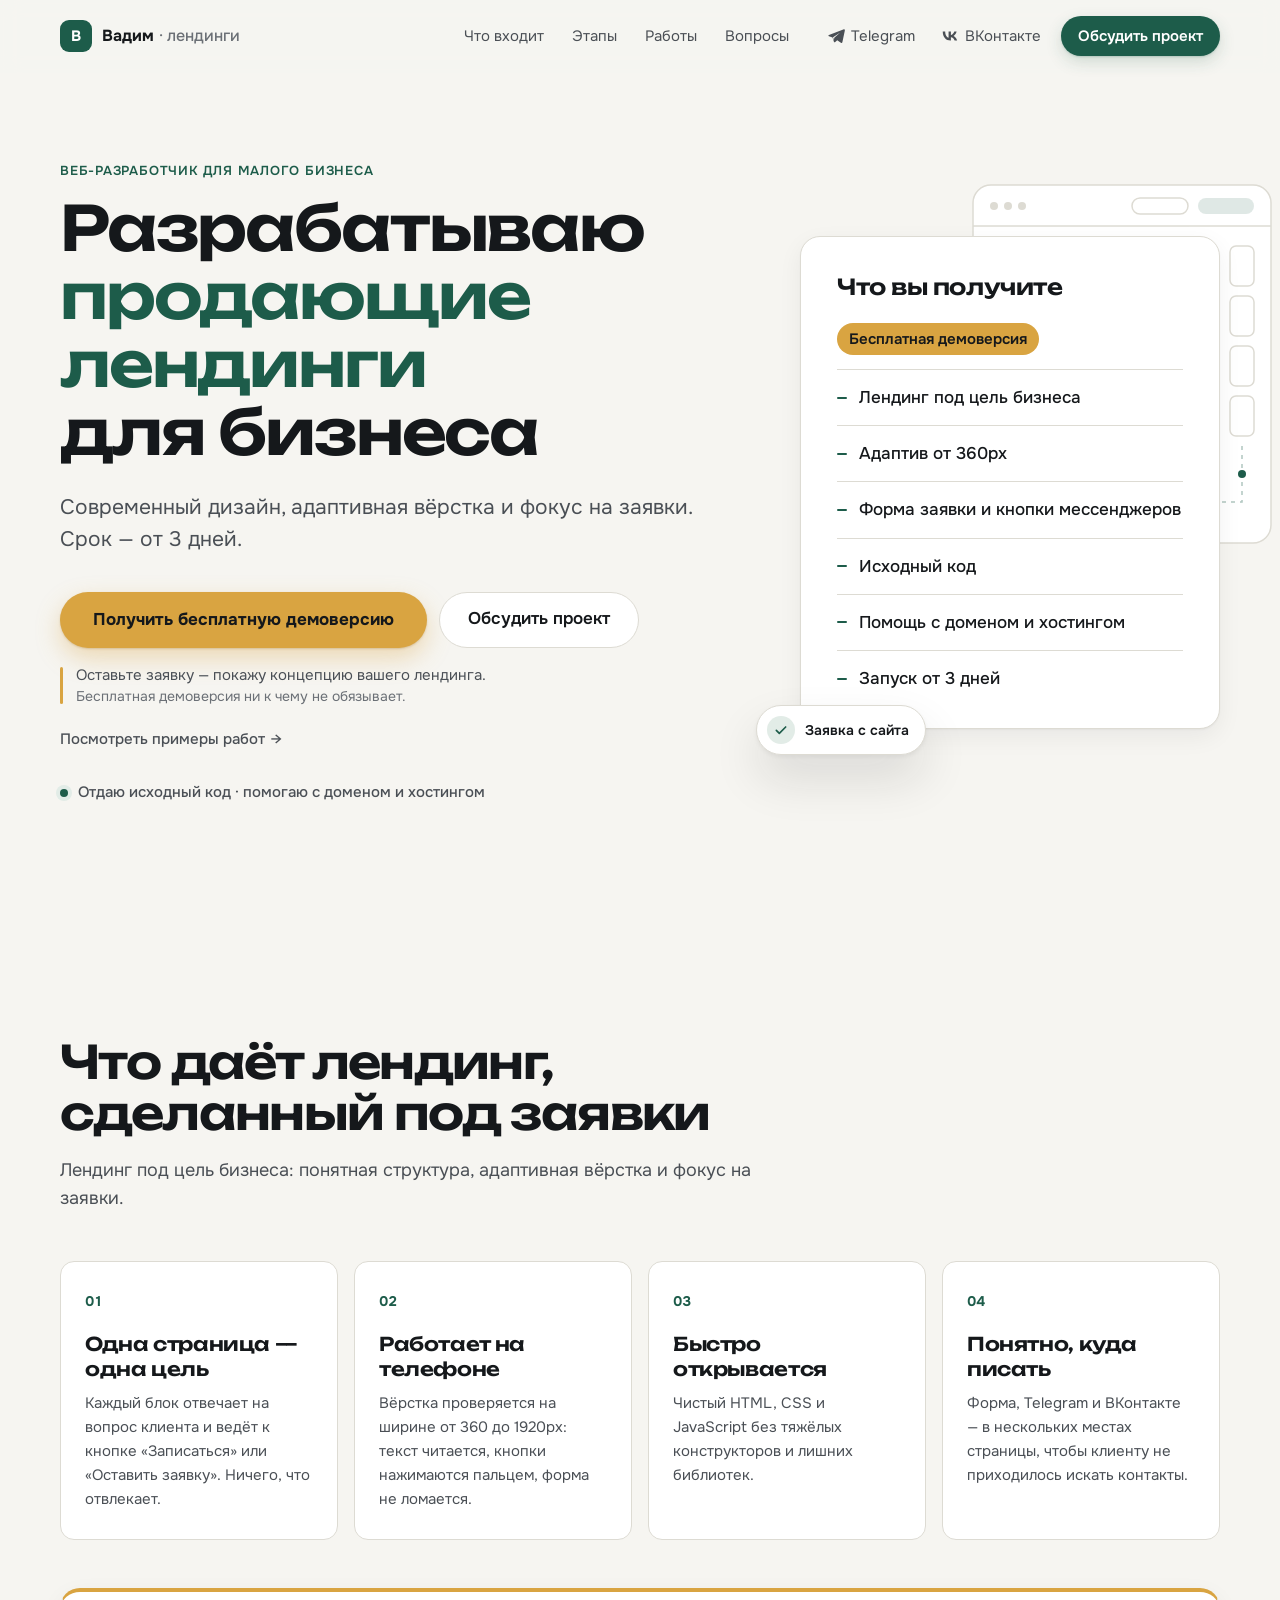
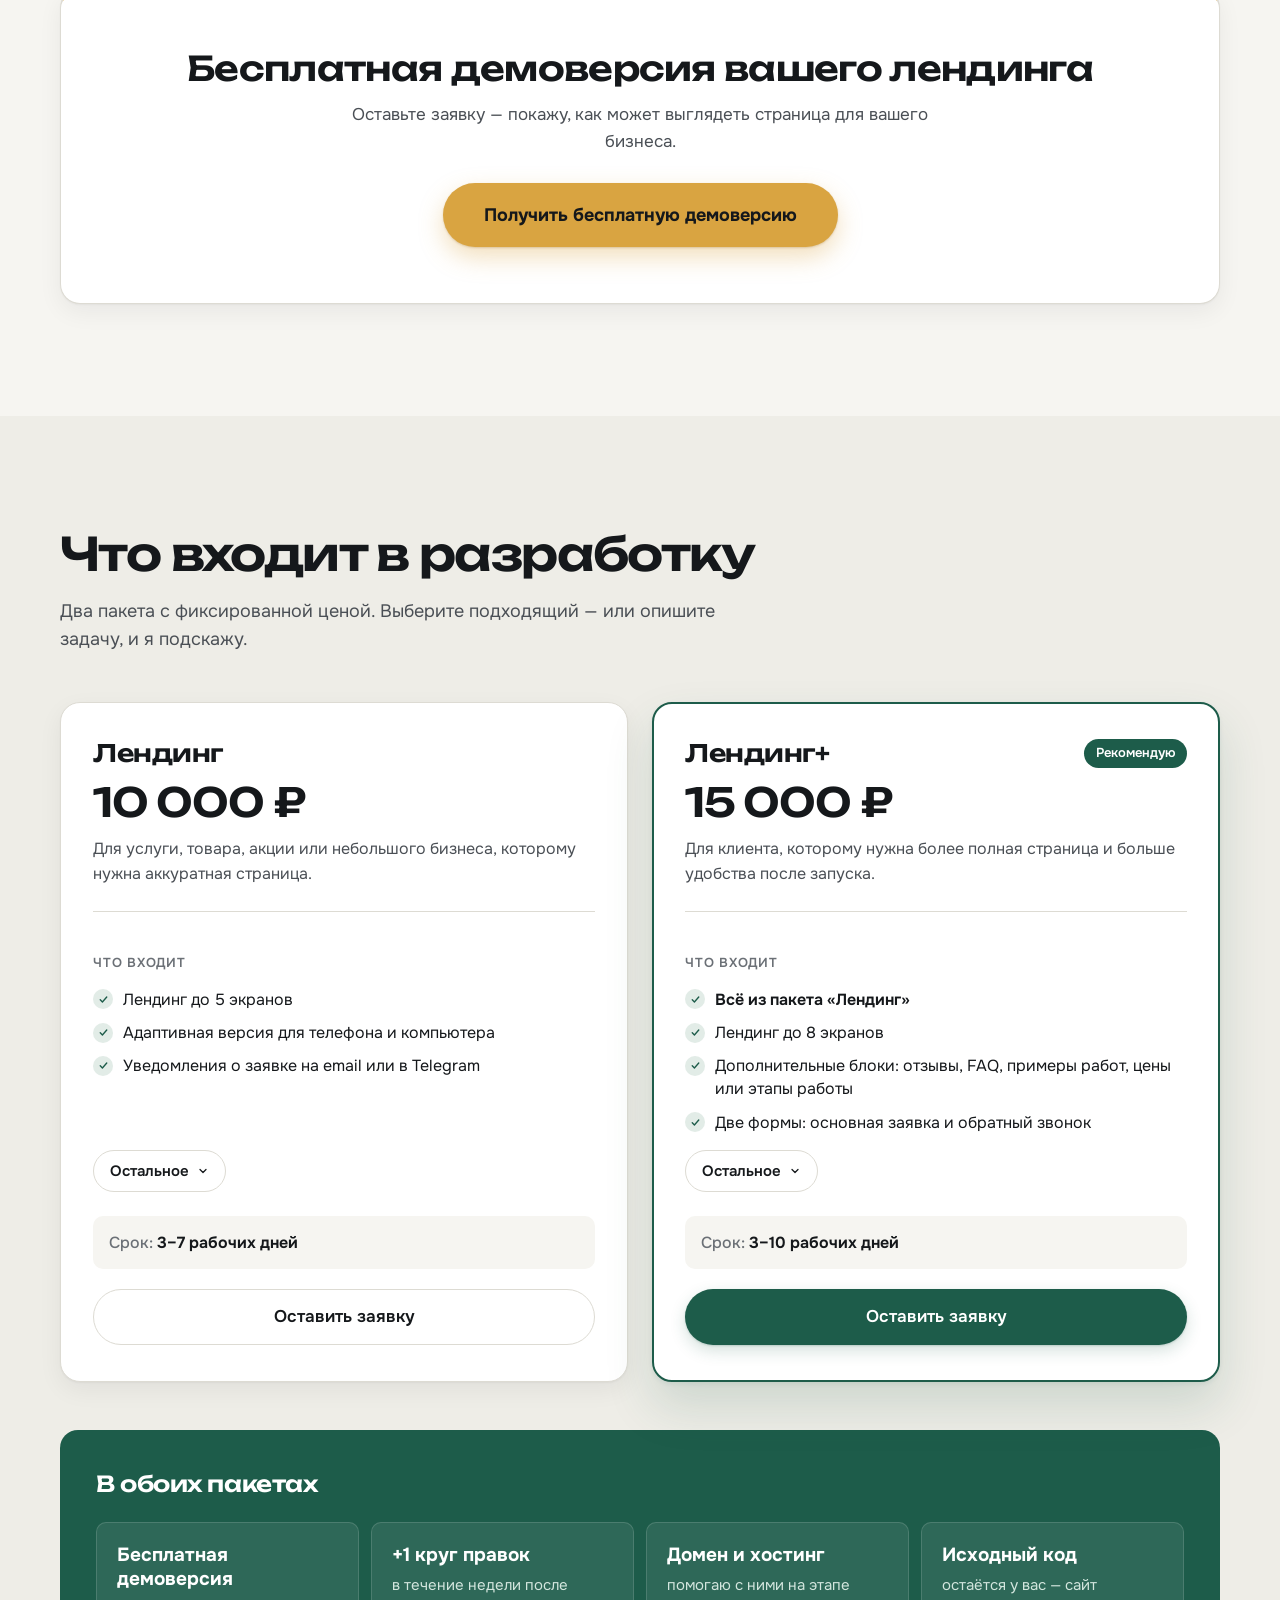
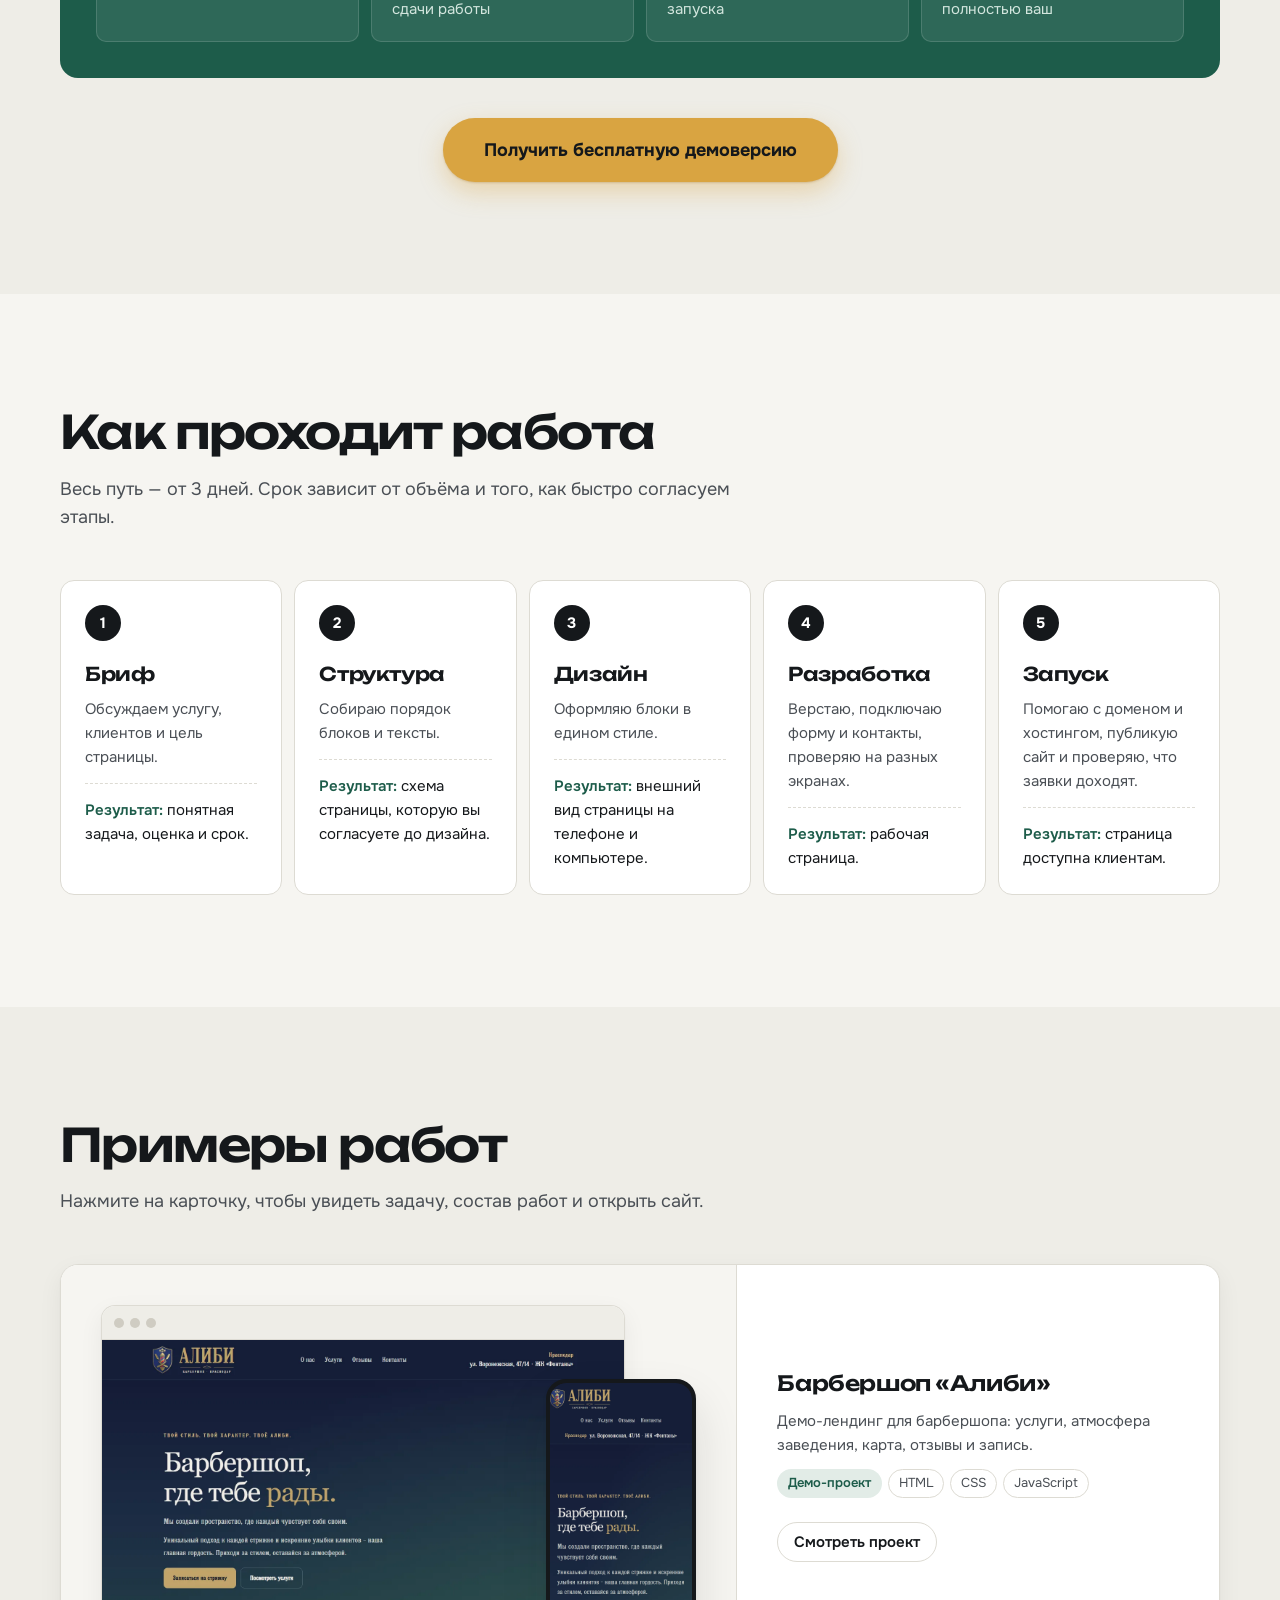
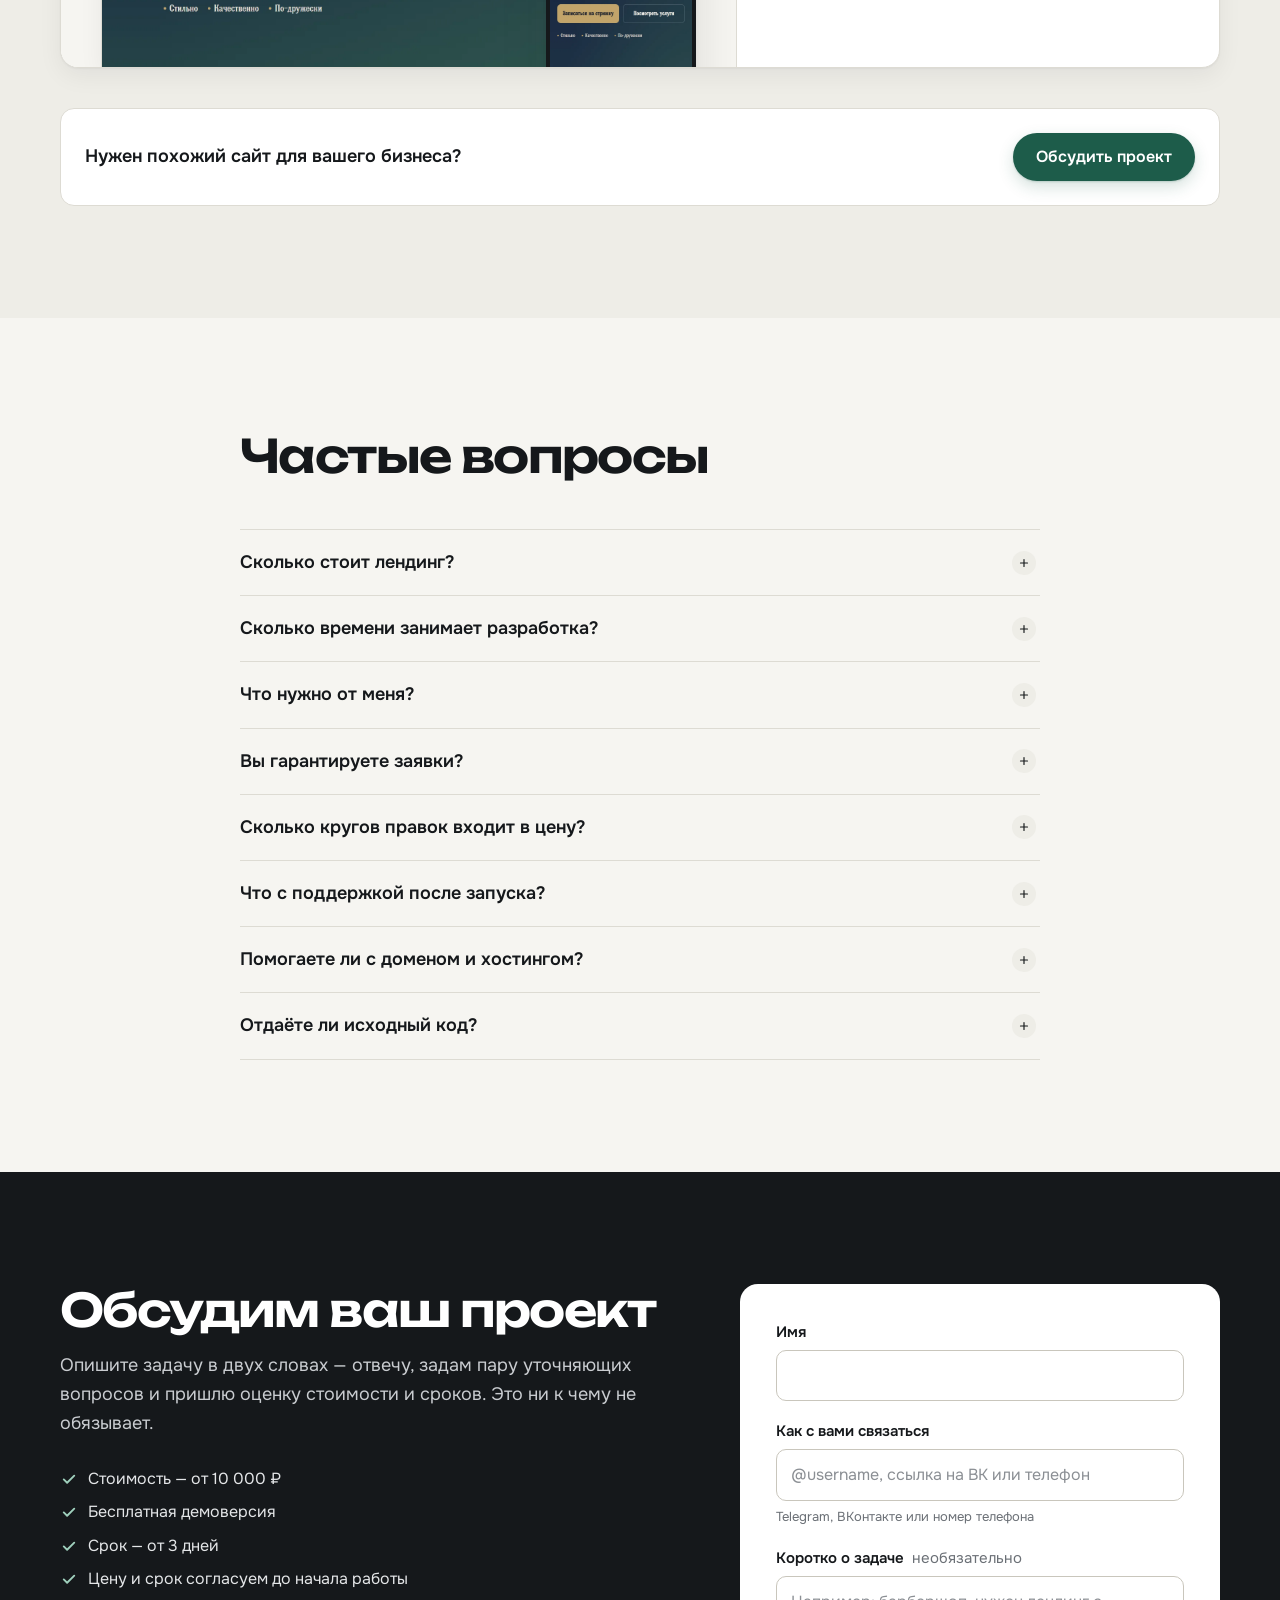
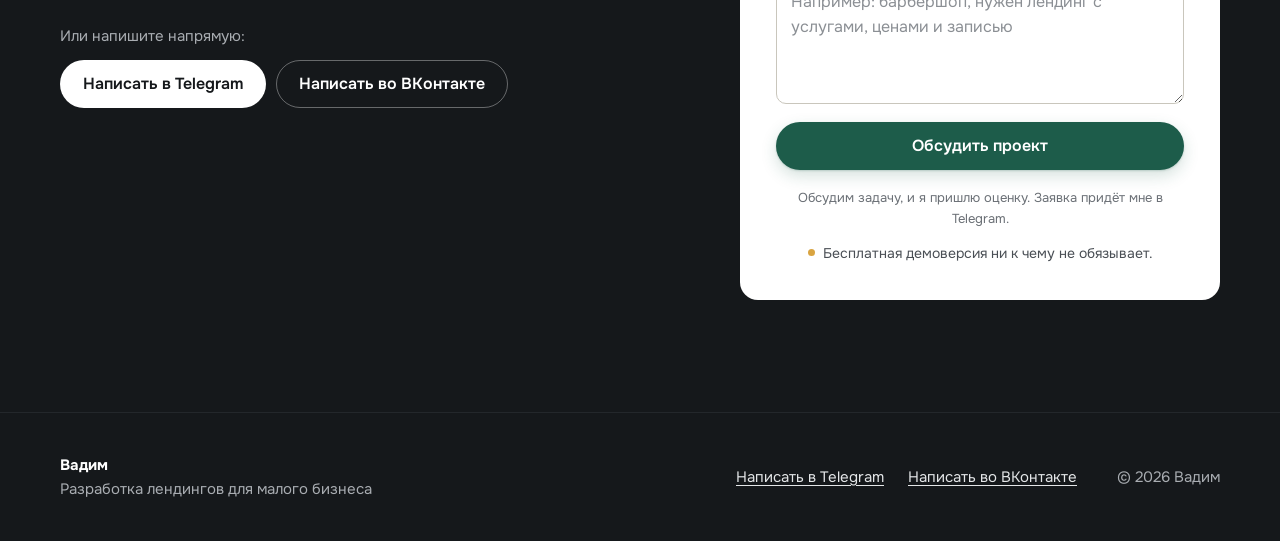
==== index.html @ 2cc0b927 "Убрать карточку демоверсии из выгод, этап «Запуск» по центру Co-Authored-By: Claude Opus 5.5 <norepl" ====
<!doctype html>
<!-- Лендинг Вадима, версия 4. Тексты — в content.md, данные портфолио — в script.js -->
<html lang="ru">
<head>
  <meta charset="utf-8">
  <meta name="viewport" content="width=device-width, initial-scale=1">
  <title>Разработка лендинга для бизнеса от 10 000 ₽ — Вадим, веб-разработчик</title>
  <meta name="description" content="Создание сайта для бизнеса: продающий лендинг с понятной структурой, адаптивной вёрсткой и формой заявки. Бесплатная демоверсия, срок — от 3 дней, стоимость — от 10 000 ₽.">
  <meta name="theme-color" content="#f6f5f1">

  <meta property="og:type" content="website">
  <meta property="og:locale" content="ru_RU">
  <meta property="og:title" content="Лендинги для малого бизнеса — Вадим">
  <meta property="og:description" content="Лендинг под цель бизнеса: понятная структура, адаптивная вёрстка и фокус на заявки. От 3 дней.">
  <meta property="og:image" content="https://shurhoveckyvadim-creator.github.io/landing-vadim/assets/og-image.jpg">
  <meta property="og:image:type" content="image/jpeg">
  <meta property="og:image:width" content="1200">
  <meta property="og:image:height" content="630">
  <meta property="og:image:alt" content="Вадим — лендинги для малого бизнеса. От 3 дней, от 10 000 ₽">
  <meta name="twitter:card" content="summary_large_image">
  <meta name="twitter:image" content="https://shurhoveckyvadim-creator.github.io/landing-vadim/assets/og-image.jpg">

  <link rel="icon" href="data:image/svg+xml,%3Csvg xmlns='http://www.w3.org/2000/svg' viewBox='0 0 32 32'%3E%3Crect width='32' height='32' rx='8' fill='%231d5c4a'/%3E%3Cpath d='M9 10l7 13 7-13' fill='none' stroke='%23fff' stroke-width='3' stroke-linecap='round' stroke-linejoin='round'/%3E%3C/svg%3E">
  <link rel="preconnect" href="https://fonts.googleapis.com">
  <link rel="preconnect" href="https://fonts.gstatic.com" crossorigin>
  <link rel="stylesheet" href="https://fonts.googleapis.com/css2?family=Onest:wght@400;500;600;700&family=Unbounded:wght@600&display=swap">
  <link rel="stylesheet" href="styles.css?v=4">
  <script>document.documentElement.classList.add('js');</script>
</head>
<body>
  <a class="skip-link" href="#main">Перейти к содержанию</a>

  <header class="header" id="top">
    <div class="container header__inner">
      <a class="logo" href="#top" aria-label="Вадим — на главную">
        <span class="logo__mark" aria-hidden="true">В</span>
        <span>Вадим <span class="logo__muted">· лендинги</span></span>
      </a>

      <nav class="nav" aria-label="Основная навигация">
        <ul class="nav__list">
          <li><a href="#included">Что входит</a></li>
          <li><a href="#process">Этапы</a></li>
          <li><a href="#portfolio">Работы</a></li>
          <li><a href="#faq">Вопросы</a></li>
        </ul>
      </nav>

      <div class="header__actions">
        <a class="contact-link" href="https://t.me/illemmy" target="_blank" rel="noopener" aria-label="Написать в Telegram">
          <svg class="icon" viewBox="0 0 24 24" aria-hidden="true"><path d="M21.7 3.3 2.6 10.7c-1 .4-1 1.4 0 1.7l4.8 1.5 1.8 5.6c.3.8 1.2 1 1.8.4l2.6-2.4 4.9 3.6c.8.6 1.8.2 2-.8l3.3-15.6c.2-1.1-.9-1.9-1.9-1.4ZM9.7 14.2l-.5 3.6-1.2-4 9.7-6.6-8 7Z"/></svg>
          <span class="contact-link__text">Telegram</span>
        </a>
        <a class="contact-link" href="https://vk.ru/lemurlol" target="_blank" rel="noopener" aria-label="Написать во ВКонтакте">
          <svg class="icon" viewBox="0 0 24 24" aria-hidden="true"><path d="M12.8 18C6.3 18 2.4 13.5 2.3 6h3.3c.1 5.5 2.6 7.8 4.5 8.3V6h3.1v4.7c1.9-.2 3.9-2.4 4.5-4.7h3.1c-.5 2.9-2.6 5-4.1 5.9 1.5.7 3.9 2.6 4.8 6.1h-3.4c-.7-2.3-2.6-4.1-4.9-4.3V18h-.4Z"/></svg>
          <span class="contact-link__text">ВКонтакте</span>
        </a>
        <a class="btn btn--primary btn--sm header__cta" href="#contact">Обсудить проект</a>
      </div>
    </div>
  </header>

  <main id="main">
    <!-- 1. Hero -->
    <section class="hero" aria-labelledby="hero-title">
      <div class="container hero__inner">
        <div class="hero__content reveal">
          <p class="eyebrow">Веб-разработчик для малого бизнеса</p>
          <h1 id="hero-title" class="hero__title">Разрабатываю <span class="hero__accent">продающие лендинги</span> для бизнеса</h1>
          <p class="hero__lead">Современный дизайн, адаптивная вёрстка и фокус на заявки. Срок — от 3 дней.</p>

          <div class="hero__actions">
            <a class="btn btn--demo btn--lg" href="#contact">Получить бесплатную демоверсию</a>
            <a class="btn btn--ghost btn--lg" href="#contact">Обсудить проект</a>
          </div>
          <p class="hero__note">
            Оставьте заявку — покажу концепцию вашего лендинга.
            <span>Бесплатная демоверсия ни к чему не обязывает.</span>
          </p>

          <a class="hero__link" href="#portfolio">Посмотреть примеры работ</a>

          <p class="hero__trust">Отдаю исходный код · помогаю с доменом и хостингом</p>
        </div>

        <div class="hero__aside reveal">
          <!-- Декоративный каркас страницы: структура лендинга → заявка -->
          <svg class="hero__art" viewBox="0 0 300 360" aria-hidden="true" focusable="false">
            <rect x="1" y="1" width="298" height="358" rx="18" fill="#fff" stroke="currentColor" stroke-width="1.5"/>
            <circle cx="22" cy="22" r="4" fill="currentColor"/><circle cx="36" cy="22" r="4" fill="currentColor"/><circle cx="50" cy="22" r="4" fill="currentColor"/>
            <line x1="1" y1="42" x2="299" y2="42" stroke="currentColor" stroke-width="1.5"/>
            <rect x="160" y="14" width="56" height="16" rx="8" fill="none" stroke="currentColor" stroke-width="1.5"/>
            <rect x="226" y="14" width="56" height="16" rx="8" fill="#1d5c4a" opacity=".14"/>
            <g fill="none" stroke="currentColor" stroke-width="1.5">
              <rect x="258" y="62" width="24" height="40" rx="6"/>
              <rect x="258" y="112" width="24" height="40" rx="6"/>
              <rect x="258" y="162" width="24" height="40" rx="6"/>
              <rect x="258" y="212" width="24" height="40" rx="6"/>
            </g>
            <path d="M270 262 V 318 H 230" fill="none" stroke="#1d5c4a" stroke-opacity=".35" stroke-width="1.5" stroke-dasharray="4 5"/>
            <circle class="hero__art-dot" cx="270" cy="290" r="4" fill="#1d5c4a"/>
          </svg>

          <aside class="offer-card" aria-labelledby="offer-title">
            <h2 id="offer-title" class="offer-card__title">Что вы получите</h2>
            <ul class="offer-card__list">
              <li class="offer-card__demo"><span class="offer-card__badge">Бесплатная демоверсия</span></li>
              <li>Лендинг под цель бизнеса</li>
              <li>Адаптив от 360px</li>
              <li>Форма заявки и кнопки мессенджеров</li>
              <li>Исходный код</li>
              <li>Помощь с доменом и хостингом</li>
              <li>Запуск от 3 дней</li>
            </ul>
          </aside>

          <div class="hero__chip" aria-hidden="true">
            <span class="hero__chip-icon"></span>
            Заявка с сайта
          </div>
        </div>
      </div>
    </section>

    <!-- 2. Выгоды -->
    <section class="section" id="benefits" aria-labelledby="benefits-title">
      <div class="container">
        <header class="section__head reveal">
          <h2 id="benefits-title" class="section__title">Что даёт лендинг, сделанный под заявки</h2>
          <p class="section__lead">Лендинг под цель бизнеса: понятная структура, адаптивная вёрстка и фокус на заявки.</p>
        </header>

        <ul class="benefits">
          <li class="benefit reveal">
            <span class="benefit__num" aria-hidden="true">01</span>
            <h3 class="benefit__title">Одна страница — одна цель</h3>
            <p>Каждый блок отвечает на вопрос клиента и ведёт к кнопке «Записаться» или «Оставить заявку». Ничего, что отвлекает.</p>
          </li>
          <li class="benefit reveal">
            <span class="benefit__num" aria-hidden="true">02</span>
            <h3 class="benefit__title">Работает на телефоне</h3>
            <p>Вёрстка проверяется на ширине от 360 до 1920px: текст читается, кнопки нажимаются пальцем, форма не ломается.</p>
          </li>
          <li class="benefit reveal">
            <span class="benefit__num" aria-hidden="true">03</span>
            <h3 class="benefit__title">Быстро открывается</h3>
            <p>Чистый HTML, CSS и JavaScript без тяжёлых конструкторов и лишних библиотек.</p>
          </li>
          <li class="benefit reveal">
            <span class="benefit__num" aria-hidden="true">04</span>
            <h3 class="benefit__title">Понятно, куда писать</h3>
            <p>Форма, Telegram и ВКонтакте — в нескольких местах страницы, чтобы клиенту не приходилось искать контакты.</p>
          </li>
        </ul>

        <div class="demo-cta reveal" aria-labelledby="demo-title">
          <h2 id="demo-title" class="demo-cta__title">Бесплатная демоверсия вашего лендинга</h2>
          <p class="demo-cta__text">Оставьте заявку — покажу, как может выглядеть страница для вашего бизнеса.</p>
          <a class="btn btn--demo btn--xl" href="#contact">Получить бесплатную демоверсию</a>
        </div>
      </div>
    </section>

    <!-- 3. Что входит: тарифы -->
    <section class="section section--alt" id="included" aria-labelledby="included-title">
      <div class="container">
        <header class="section__head reveal">
          <h2 id="included-title" class="section__title">Что входит в разработку</h2>
          <p class="section__lead">Два пакета с фиксированной ценой. Выберите подходящий — или опишите задачу, и я подскажу.</p>
        </header>

        <div class="tiers">
          <article class="tier reveal" aria-labelledby="tier-basic-title">
            <header class="tier__head">
              <h3 id="tier-basic-title" class="tier__name">Лендинг</h3>
            </header>
            <p class="tier__price">10 000 ₽</p>
            <p class="tier__for">Для услуги, товара, акции или небольшого бизнеса, которому нужна аккуратная страница.</p>
            <div class="tier__block">
              <h4 class="tier__label">Что входит</h4>
              <ul class="tier__list tier__list--in">
                <li>Лендинг до 5 экранов</li>
                <li>Адаптивная версия для телефона и компьютера</li>
                <li>Уведомления о заявке на email или в Telegram</li>
              </ul>
              <details class="tier__more">
                <summary class="tier__more-btn">Остальное</summary>
                <div class="tier__more-body">
                  <ul class="tier__list tier__list--in">
                    <li>Структура страницы под вашу услугу</li>
                    <li>Оформление ваших текстов, фото и логотипа</li>
                    <li>Помогаю с текстом при необходимости</li>
                    <li>Одна форма заявки или кнопка «Заказать звонок»</li>
                    <li>Публикация на вашем домене</li>
                    <li>Подключение Яндекс.Метрики</li>
                    <li>2 раунда правок</li>
                    <li>Короткая инструкция: как самостоятельно менять тексты и фото</li>
                  </ul>
                  <div class="tier__block tier__block--out">
                    <h4 class="tier__label">Что не входит</h4>
                    <ul class="tier__list tier__list--out">
                      <li>Создание логотипа</li>
                      <li>Настройка рекламы</li>
                      <li>CRM</li>
                      <li>Сложные калькуляторы и интеграции</li>
                    </ul>
                  </div>
                </div>
              </details>
            </div>
            <p class="tier__time"><span>Срок:</span> 3–7 рабочих дней</p>
            <a class="btn btn--ghost btn--block btn--lg" href="#contact">Оставить заявку</a>
          </article>

          <article class="tier tier--featured reveal" aria-labelledby="tier-plus-title">
            <header class="tier__head">
              <h3 id="tier-plus-title" class="tier__name">Лендинг+</h3>
              <span class="tier__badge">Рекомендую</span>
            </header>
            <p class="tier__price">15 000 ₽</p>
            <p class="tier__for">Для клиента, которому нужна более полная страница и больше удобства после запуска.</p>
            <div class="tier__block">
              <h4 class="tier__label">Что входит</h4>
              <ul class="tier__list tier__list--in">
                <li><strong>Всё из пакета «Лендинг»</strong></li>
                <li>Лендинг до 8 экранов</li>
                <li>Дополнительные блоки: отзывы, FAQ, примеры работ, цены или этапы работы</li>
                <li>Две формы: основная заявка и обратный звонок</li>
              </ul>
              <details class="tier__more">
                <summary class="tier__more-btn">Остальное</summary>
                <div class="tier__more-body">
                  <ul class="tier__list tier__list--in">
                    <li>Интеграция карт</li>
                    <li>Подключение Яндекс.Метрики с 2 целями</li>
                    <li>Базовые SEO-настройки: Title и Description</li>
                    <li>Проверка корректного отображения на основных устройствах</li>
                    <li>3 раунда правок</li>
                    <li>Короткая инструкция: как самостоятельно менять тексты и фото</li>
                  </ul>
                  <div class="tier__block tier__block--out">
                    <h4 class="tier__label">Что не входит</h4>
                    <ul class="tier__list tier__list--out">
                      <li>Настройка рекламы</li>
                      <li>CRM</li>
                      <li>Оплата на сайте</li>
                      <li>Квизы</li>
                      <li>Сложные интеграции</li>
                    </ul>
                  </div>
                </div>
              </details>
            </div>
            <p class="tier__time"><span>Срок:</span> 3–10 рабочих дней</p>
            <a class="btn btn--primary btn--block btn--lg" href="#contact">Оставить заявку</a>
          </article>
        </div>

        <div class="terms reveal" aria-labelledby="terms-title">
          <h3 id="terms-title" class="terms__title">В обоих пакетах</h3>
          <ul class="terms__list">
            <li class="terms__item">
              <strong>Бесплатная демоверсия</strong>
            </li>
            <li class="terms__item">
              <strong>+1 круг правок</strong>
              <span>в течение недели после сдачи работы</span>
            </li>
            <li class="terms__item">
              <strong>Домен и хостинг</strong>
              <span>помогаю с ними на этапе запуска</span>
            </li>
            <li class="terms__item">
              <strong>Исходный код</strong>
              <span>остаётся у вас — сайт полностью ваш</span>
            </li>
          </ul>
        </div>

        <div class="demo-cta demo-cta--inline reveal">
          <a class="btn btn--demo btn--xl" href="#contact">Получить бесплатную демоверсию</a>
        </div>
      </div>
    </section>

    <!-- 4. Как работаем -->
    <section class="section" id="process" aria-labelledby="process-title">
      <div class="container">
        <header class="section__head reveal">
          <h2 id="process-title" class="section__title">Как проходит работа</h2>
          <p class="section__lead">Весь путь — от 3 дней. Срок зависит от объёма и того, как быстро согласуем этапы.</p>
        </header>

        <ol class="steps">
          <li class="step reveal">
            <span class="step__num">1</span>
            <h3 class="step__title">Бриф</h3>
            <p>Обсуждаем услугу, клиентов и цель страницы.</p>
            <p class="step__result"><span>Результат:</span> понятная задача, оценка и срок.</p>
          </li>
          <li class="step reveal">
            <span class="step__num">2</span>
            <h3 class="step__title">Структура</h3>
            <p>Собираю порядок блоков и тексты.</p>
            <p class="step__result"><span>Результат:</span> схема страницы, которую вы согласуете до дизайна.</p>
          </li>
          <li class="step reveal">
            <span class="step__num">3</span>
            <h3 class="step__title">Дизайн</h3>
            <p>Оформляю блоки в едином стиле.</p>
            <p class="step__result"><span>Результат:</span> внешний вид страницы на телефоне и компьютере.</p>
          </li>
          <li class="step reveal">
            <span class="step__num">4</span>
            <h3 class="step__title">Разработка</h3>
            <p>Верстаю, подключаю форму и контакты, проверяю на разных экранах.</p>
            <p class="step__result"><span>Результат:</span> рабочая страница.</p>
          </li>
          <li class="step reveal">
            <span class="step__num">5</span>
            <h3 class="step__title">Запуск</h3>
            <p>Помогаю с доменом и хостингом, публикую сайт и проверяю, что заявки доходят.</p>
            <p class="step__result"><span>Результат:</span> страница доступна клиентам.</p>
          </li>
        </ol>
      </div>
    </section>

    <!-- 5. Портфолио -->
    <section class="section section--alt" id="portfolio" aria-labelledby="portfolio-title">
      <div class="container">
        <header class="section__head reveal">
          <h2 id="portfolio-title" class="section__title">Примеры работ</h2>
          <p class="section__lead">Нажмите на карточку, чтобы увидеть задачу, состав работ и открыть сайт.</p>
        </header>

        <ul class="projects">
          <li class="project reveal">
            <button class="project__preview" type="button" data-project="alibi" aria-label="Подробнее о проекте «Барбершоп Алиби»">
              <span class="window window--card">
                <span class="window__bar" aria-hidden="true">
                  <span class="window__dot"></span><span class="window__dot"></span><span class="window__dot"></span>
                </span>
                <picture>
                  <source srcset="assets/alibi-desktop.webp" type="image/webp">
                  <img class="window__img" src="assets/alibi-desktop.jpg" width="1440" height="900" loading="lazy"
                       alt="Первый экран лендинга барбершопа «Алиби» на компьютере: заголовок «Барбершоп, где тебе рады» и кнопка записи на стрижку">
                </picture>
              </span>
              <span class="phone phone--card">
                <picture>
                  <source srcset="assets/alibi-mobile.webp" type="image/webp">
                  <img class="phone__img" src="assets/alibi-mobile.jpg" width="780" height="1688" loading="lazy"
                       alt="Мобильная версия лендинга «Алиби»: логотип, меню, адрес, заголовок «Барбершоп, где тебе рады» и кнопка записи на стрижку">
                </picture>
              </span>
            </button>
            <div class="project__body">
              <h3 class="project__title">Барбершоп «Алиби»</h3>
              <p class="project__desc">Демо-лендинг для барбершопа: услуги, атмосфера заведения, карта, отзывы и запись.</p>
              <ul class="tags" aria-label="Теги проекта">
                <li class="tag tag--accent">Демо-проект</li>
                <li class="tag">HTML</li>
                <li class="tag">CSS</li>
                <li class="tag">JavaScript</li>
              </ul>
              <button class="btn btn--ghost btn--sm" type="button" data-project="alibi">Смотреть проект</button>
            </div>
          </li>
        </ul>

        <div class="section__cta reveal">
          <p>Нужен похожий сайт для вашего бизнеса?</p>
          <a class="btn btn--primary" href="#contact">Обсудить проект</a>
        </div>
      </div>
    </section>

    <!-- 6. Отзывы. Скрыт, пока нет реальных отзывов. Чтобы включить — убрать hidden и заполнить карточки. -->
    <section class="section" id="reviews" aria-labelledby="reviews-title" hidden>
      <div class="container">
        <header class="section__head">
          <h2 id="reviews-title" class="section__title">Что говорят клиенты</h2>
        </header>
        <ul class="reviews">
          <li class="review">
            <blockquote class="review__text">[ЗАПОЛНИТЬ: текст реального отзыва]</blockquote>
            <p class="review__author">[ЗАПОЛНИТЬ: имя], <span>[ЗАПОЛНИТЬ: сфера бизнеса, что делали]</span></p>
          </li>
        </ul>
      </div>
    </section>

    <!-- 7. FAQ -->
    <section class="section" id="faq" aria-labelledby="faq-title">
      <div class="container container--narrow">
        <header class="section__head reveal">
          <h2 id="faq-title" class="section__title">Частые вопросы</h2>
        </header>

        <div class="faq">
          <details class="faq__item reveal">
            <summary>Сколько стоит лендинг?</summary>
            <p>От 10 000 ₽. Пакет «Лендинг» — 10 000 ₽, «Лендинг+» — 15 000 ₽. Что входит в каждый, можно посмотреть <a class="text-link" href="#included">здесь</a>.</p>
          </details>
          <details class="faq__item reveal">
            <summary>Сколько времени занимает разработка?</summary>
            <p>От 3 дней: «Лендинг» — 3–7 рабочих дней, «Лендинг+» — 3–10 рабочих дней. Простой лендинг по готовым материалам — быстрее, страница с интеграциями — дольше. Срок фиксируем до начала работы.</p>
          </details>
          <details class="faq__item reveal">
            <summary>Что нужно от меня?</summary>
            <p>Описание услуги, цены, контакты, логотип и фото, если есть. Если текстов нет — помогу собрать их по короткому брифу.</p>
          </details>
          <details class="faq__item reveal">
            <summary>Вы гарантируете заявки?</summary>
            <p>Нет, и честнее так не обещать: количество заявок зависит от рекламы, спроса и вашего предложения. Гарантирую то, что согласуем: состав блоков, адаптив, рабочую форму и контакты.</p>
          </details>
          <details class="faq__item reveal">
            <summary>Сколько кругов правок входит в цену?</summary>
            <p>В пакете «Лендинг» — 2 раунда правок, в «Лендинге+» — 3. Удобнее всего вносить их на этапах структуры и дизайна — до вёрстки. Плюс ещё один круг — в течение недели после сдачи работы.</p>
          </details>
          <details class="faq__item reveal">
            <summary>Что с поддержкой после запуска?</summary>
            <p>В течение недели после сдачи работы вношу ещё один круг правок без доплаты. Доработки после этого срока — по договорённости.</p>
          </details>
          <details class="faq__item reveal">
            <summary>Помогаете ли с доменом и хостингом?</summary>
            <p>Да. На этапе запуска помогу выбрать и подключить домен и хостинг, опубликую сайт и проверю, что форма заявок работает.</p>
          </details>
          <details class="faq__item reveal">
            <summary>Отдаёте ли исходный код?</summary>
            <p>Да, вы получаете исходный код — все файлы сайта. Сайт полностью ваш: его можно перенести на другой хостинг или доработать с другим разработчиком без привязки ко мне.</p>
          </details>
        </div>
      </div>
    </section>

    <!-- 8. Финальный CTA -->
    <section class="section section--dark" id="contact" aria-labelledby="contact-title">
      <div class="container contact">
        <div class="contact__intro reveal">
          <h2 id="contact-title" class="section__title">Обсудим ваш проект</h2>
          <p class="contact__lead">Опишите задачу в двух словах — отвечу, задам пару уточняющих вопросов и пришлю оценку стоимости и сроков. Это ни к чему не обязывает.</p>
          <ul class="contact__facts">
            <li>Стоимость — от 10 000 ₽</li>
            <li>Бесплатная демоверсия</li>
            <li>Срок — от 3 дней</li>
            <li>Цену и срок согласуем до начала работы</li>
          </ul>
          <p class="contact__direct">Или напишите напрямую:</p>
          <div class="contact__links">
            <a class="btn btn--light" href="https://t.me/illemmy" target="_blank" rel="noopener">Написать в Telegram</a>
            <a class="btn btn--outline-light" href="https://vk.ru/lemurlol" target="_blank" rel="noopener">Написать во ВКонтакте</a>
          </div>
        </div>

        <div class="form-card reveal">
          <form class="form" id="lead-form" novalidate>
            <div class="field">
              <label class="field__label" for="f-name">Имя</label>
              <input class="field__input" id="f-name" name="name" type="text" autocomplete="name"
                     required minlength="2" maxlength="60" aria-describedby="f-name-error">
              <p class="field__error" id="f-name-error" aria-live="polite"></p>
            </div>

            <div class="field">
              <label class="field__label" for="f-contact">Как с вами связаться</label>
              <input class="field__input" id="f-contact" name="contact" type="text" autocomplete="tel"
                     required maxlength="80" placeholder="@username, ссылка на ВК или телефон"
                     aria-describedby="f-contact-hint f-contact-error">
              <p class="field__hint" id="f-contact-hint">Telegram, ВКонтакте или номер телефона</p>
              <p class="field__error" id="f-contact-error" aria-live="polite"></p>
            </div>

            <div class="field">
              <label class="field__label" for="f-task">Коротко о задаче <span class="field__optional">необязательно</span></label>
              <textarea class="field__input field__input--area" id="f-task" name="task" rows="4" maxlength="1000"
                        placeholder="Например: барбершоп, нужен лендинг с услугами, ценами и записью"
                        aria-describedby="f-task-error"></textarea>
              <p class="field__error" id="f-task-error" aria-live="polite"></p>
            </div>

            <button class="btn btn--primary btn--block" type="submit" id="form-submit">Обсудить проект</button>
            <p class="form__note">Обсудим задачу, и я пришлю оценку. Заявка придёт мне в Telegram.</p>
            <p class="form__free">Бесплатная демоверсия ни к чему не обязывает.</p>
          </form>

          <div class="form-result" id="form-success" hidden tabindex="-1" role="status" aria-live="polite">
            <span class="form-result__mark" aria-hidden="true"></span>
            <h3 class="form-result__title">Заявка отправлена</h3>
            <p>Я отвечу в ближайшее время.</p>
            <button class="link-btn" type="button" data-form-reset>Отправить ещё одну заявку</button>
          </div>

          <div class="form-result form-result--error" id="form-error" hidden tabindex="-1" role="alert">
            <h3 class="form-result__title">Не получилось отправить заявку</h3>
            <p>Похоже, проблема со связью или на сервере. Ваши данные не потерялись — отправьте заявку в Telegram, текст уже готов:</p>
            <pre class="form-result__message" id="form-error-message"></pre>
            <div class="form-result__actions">
              <a class="btn btn--primary" id="form-error-telegram" href="https://t.me/illemmy" target="_blank" rel="noopener">Открыть Telegram с заявкой</a>
              <button class="btn btn--ghost" type="button" id="form-error-retry">Попробовать ещё раз</button>
            </div>
            <p class="form-result__hint" id="form-error-copy" hidden>Текст заявки скопирован — если он не подставился в Telegram, вставьте его в сообщение.</p>
            <button class="link-btn" type="button" data-form-reset>Вернуться к форме</button>
          </div>
        </div>
      </div>
    </section>
  </main>

  <footer class="footer">
    <div class="container footer__inner">
      <div>
        <p class="footer__name">Вадим</p>
        <p class="footer__text">Разработка лендингов для малого бизнеса</p>
      </div>
      <ul class="footer__links">
        <li><a href="https://t.me/illemmy" target="_blank" rel="noopener">Написать в Telegram</a></li>
        <li><a href="https://vk.ru/lemurlol" target="_blank" rel="noopener">Написать во ВКонтакте</a></li>
      </ul>
      <p class="footer__copy">© 2026 Вадим</p>
    </div>
  </footer>

  <!-- Модальное окно проекта: содержимое подставляется из PROJECTS в script.js -->
  <dialog class="modal" id="project-modal" aria-labelledby="modal-title">
    <div class="modal__inner">
      <button class="modal__close" type="button" data-close aria-label="Закрыть">
        <svg viewBox="0 0 24 24" aria-hidden="true"><path d="M6 6l12 12M18 6 6 18"/></svg>
      </button>
      <div class="modal__previews">
        <div class="window window--modal">
          <div class="window__bar" aria-hidden="true">
            <span class="window__dot"></span><span class="window__dot"></span><span class="window__dot"></span>
            <span class="window__url" id="modal-url"></span>
          </div>
          <picture>
            <source id="modal-desktop-webp" type="image/webp">
            <img class="window__img" id="modal-desktop" alt="" width="1440" height="900">
          </picture>
        </div>
        <div class="phone phone--modal">
          <picture>
            <source id="modal-mobile-webp" type="image/webp">
            <img class="phone__img" id="modal-mobile" alt="" width="780" height="1688">
          </picture>
        </div>
      </div>
      <div class="modal__body">
        <ul class="tags" id="modal-tags" aria-label="Теги проекта"></ul>
        <h2 class="modal__title" id="modal-title"></h2>
        <div class="modal__grid">
          <div>
            <h3 class="modal__subtitle">Задача</h3>
            <p id="modal-task"></p>
          </div>
          <div>
            <h3 class="modal__subtitle">Что сделано</h3>
            <ul class="modal__done" id="modal-done"></ul>
          </div>
        </div>
        <h3 class="modal__subtitle">Технологии</h3>
        <p id="modal-tech"></p>
        <div class="modal__actions">
          <a class="btn btn--primary" id="modal-link" href="#" target="_blank" rel="noopener">Открыть сайт</a>
          <a class="btn btn--ghost" href="#contact" data-close>Обсудить похожий проект</a>
        </div>
      </div>
    </div>
  </dialog>

  <script src="projects.js?v=4"></script>
  <script src="script.js?v=4"></script>
</body>
</html>
---- styles.css ----
/* ===== Токены ===== */
:root {
  --bg: #f6f5f1;
  --surface: #ffffff;
  --surface-alt: #eeede7;
  --ink: #15181b;
  --ink-soft: #4a4f55;
  --ink-mute: #6b7076;
  --line: #dddbd3;
  --accent: #1d5c4a;
  --accent-hover: #164a3b;
  --accent-soft: #e2ece7;
  /* Тёплый акцент — только для бесплатной демоверсии. Как фон с тёмным текстом (контраст ~7.8:1) */
  --warm: #d9a441;
  --warm-hover: #c8912f;
  --dark: #15181b;
  --dark-soft: #23272b;
  --error: #b42318;
  --radius: 14px;
  --radius-sm: 10px;
  --shadow: 0 1px 2px rgba(21, 24, 27, .04), 0 8px 24px rgba(21, 24, 27, .06);
  --shadow-lg: 0 2px 4px rgba(21, 24, 27, .05), 0 24px 48px rgba(21, 24, 27, .12);
  --font: "Onest", system-ui, -apple-system, "Segoe UI", Roboto, Arial, sans-serif;
  --font-head: "Unbounded", "Onest", system-ui, -apple-system, "Segoe UI", Arial, sans-serif;
  --container: 1160px;
  --gutter: 16px;
  --header-h: 64px;
}

@media (min-width: 768px) {
  :root { --gutter: 32px; --header-h: 72px; }
}

/* ===== База ===== */
*, *::before, *::after { box-sizing: border-box; }

html {
  scroll-behavior: smooth;
  scroll-padding-top: calc(var(--header-h) + 8px);
  -webkit-text-size-adjust: 100%;
}

body {
  margin: 0;
  background: var(--bg);
  color: var(--ink);
  font-family: var(--font);
  font-size: 16px;
  line-height: 1.6;
  -webkit-font-smoothing: antialiased;
}

body.is-locked { overflow: hidden; }
[hidden] { display: none !important; }

img { display: block; max-width: 100%; height: auto; }
h1, h2, h3, p, ul, ol, figure { margin: 0; }
h1, h2, h3 { font-family: var(--font-head); font-weight: 600; letter-spacing: -.02em; }
ul, ol { padding: 0; list-style: none; }
a { color: inherit; }
button { font: inherit; color: inherit; }

:focus-visible {
  outline: 2px solid var(--accent);
  outline-offset: 3px;
  border-radius: 4px;
}
/* На тёмном фоне зелёная обводка почти не видна */
.section--dark :focus-visible,
.footer :focus-visible { outline-color: #fff; }

.skip-link {
  position: absolute;
  left: 16px;
  top: -48px;
  z-index: 100;
  padding: 8px 14px;
  background: var(--ink);
  color: #fff;
  border-radius: var(--radius-sm);
  text-decoration: none;
}
.skip-link:focus { top: 12px; }

.container {
  width: 100%;
  max-width: calc(var(--container) + var(--gutter) * 2);
  margin: 0 auto;
  padding: 0 var(--gutter);
}
.container--narrow { max-width: calc(800px + var(--gutter) * 2); }

.eyebrow {
  margin-bottom: 12px;
  color: var(--accent);
  font-size: 13px;
  font-weight: 600;
  letter-spacing: .06em;
  text-transform: uppercase;
}

/* ===== Кнопки ===== */
.btn {
  display: inline-flex;
  align-items: center;
  justify-content: center;
  gap: 8px;
  min-height: 48px;
  padding: 12px 22px;
  border: 1px solid transparent;
  border-radius: 999px;
  font-size: 16px;
  font-weight: 600;
  line-height: 1.2;
  text-align: center;
  text-decoration: none;
  cursor: pointer;
  transition: background-color .2s, border-color .2s, color .2s, box-shadow .2s, transform .15s;
}
.btn:hover { transform: translateY(-1px); }
.btn:active { transform: translateY(1px); }
.btn--sm { min-height: 40px; padding: 8px 16px; font-size: 15px; }
.btn--lg { min-height: 56px; padding: 14px 28px; font-size: 17px; }
.btn--block { width: 100%; }

.btn--primary {
  background: var(--accent);
  color: #fff;
  box-shadow: 0 1px 2px rgba(29, 92, 74, .2), 0 6px 16px rgba(29, 92, 74, .18);
}
.btn--primary:hover {
  background: var(--accent-hover);
  box-shadow: 0 2px 4px rgba(29, 92, 74, .22), 0 10px 24px rgba(29, 92, 74, .26);
}
.btn[disabled] { opacity: .7; cursor: progress; }

.btn--ghost { background: var(--surface); border-color: var(--line); color: var(--ink); }
.btn--ghost:hover { border-color: var(--ink); box-shadow: var(--shadow); }

.btn--light { background: #fff; color: var(--ink); }
.btn--light:hover { background: #e9e8e2; }

.btn--outline-light { border-color: rgba(255, 255, 255, .35); color: #fff; }
.btn--outline-light:hover { border-color: #fff; }

.link-btn {
  margin-top: 16px;
  padding: 0;
  border: 0;
  background: none;
  color: var(--ink-soft);
  text-decoration: underline;
  text-underline-offset: 3px;
  cursor: pointer;
}
.link-btn:hover { color: var(--ink); }

.icon { width: 18px; height: 18px; fill: currentColor; flex-shrink: 0; }

/* ===== Шапка ===== */
.header {
  position: sticky;
  top: 0;
  z-index: 50;
  background: rgba(246, 245, 241, .9);
  backdrop-filter: saturate(1.4) blur(10px);
  -webkit-backdrop-filter: saturate(1.4) blur(10px);
  border-bottom: 1px solid transparent;
  transition: border-color .2s;
}
.header.is-scrolled { border-bottom-color: var(--line); }

.header__inner {
  display: flex;
  align-items: center;
  gap: 16px;
  height: var(--header-h);
}

.logo {
  display: inline-flex;
  align-items: center;
  gap: 10px;
  margin-right: auto;
  font-weight: 700;
  text-decoration: none;
  white-space: nowrap;
}
.logo__mark {
  display: grid;
  place-items: center;
  width: 32px;
  height: 32px;
  border-radius: 9px;
  background: var(--accent);
  color: #fff;
  font-size: 15px;
}
.logo__muted { color: var(--ink-mute); font-weight: 500; }

.nav { display: none; }
.nav__list { display: flex; gap: 28px; }
.nav__list a {
  color: var(--ink-soft);
  font-size: 15px;
  text-decoration: none;
  transition: color .2s;
}
.nav__list a:hover { color: var(--ink); }

.header__actions { display: flex; align-items: center; gap: 6px; }

.contact-link {
  display: inline-flex;
  align-items: center;
  justify-content: center;
  gap: 6px;
  min-width: 40px;
  height: 40px;
  padding: 0 10px;
  border-radius: 999px;
  color: var(--ink-soft);
  font-size: 15px;
  text-decoration: none;
  transition: background-color .2s, color .2s;
}
.contact-link:hover { background: var(--surface-alt); color: var(--ink); }
.contact-link__text { display: none; }
.header__cta { display: none; }

@media (min-width: 420px) {
  .header__cta { display: inline-flex; margin-left: 4px; }
}
@media (max-width: 419px) {
  .logo__muted { display: none; }
}
@media (min-width: 1024px) {
  .nav { display: block; margin-right: 12px; }
  .logo { margin-right: 0; }
  .nav { margin-left: auto; }
}
@media (min-width: 1200px) {
  .contact-link__text { display: inline; }
}

/* ===== Hero ===== */
/* overflow-x: clip — декоративный каркас за карточкой не должен давать горизонтальную прокрутку */
.hero { padding: 48px 0 72px; overflow-x: clip; }
.hero__inner { display: grid; gap: 40px; align-items: center; }

.hero__title {
  max-width: 13em;
  color: var(--ink);
  font-size: clamp(30px, 7.4vw, 62px);
  font-weight: 600;
  line-height: 1.1;
  letter-spacing: -.035em;
  text-wrap: balance;
}
.hero__accent { color: var(--accent); }
.hero__lead {
  max-width: 32em;
  margin-top: 24px;
  color: var(--ink-soft);
  font-size: clamp(17px, 2.2vw, 21px);
  line-height: 1.55;
}
.hero__actions {
  display: flex;
  flex-wrap: wrap;
  gap: 12px;
  margin-top: 36px;
}
.hero__actions .btn { flex: 1 1 220px; }
@media (min-width: 560px) {
  .hero__actions .btn { flex: 0 0 auto; }
}

/* Пояснение под главной кнопкой: тёплый маркер — деталь демоверсии */
.hero__note {
  position: relative;
  max-width: 30em;
  margin-top: 16px;
  padding-left: 16px;
  color: var(--ink-soft);
  font-size: 15px;
  line-height: 1.5;
}
.hero__note::before {
  content: "";
  position: absolute;
  left: 0;
  top: .2em;
  bottom: .2em;
  width: 3px;
  border-radius: 2px;
  background: var(--warm);
}
.hero__note span { display: block; color: var(--ink-mute); font-size: 14px; }

.hero__link {
  display: inline-flex;
  align-items: center;
  gap: 6px;
  margin-top: 20px;
  color: var(--ink-soft);
  font-size: 15px;
  font-weight: 500;
  text-decoration: none;
  transition: color .2s;
}
.hero__link::after { content: "→"; transition: transform .2s; }
.hero__link:hover { color: var(--ink); }
.hero__link:hover::after { transform: translateX(3px); }

.hero__trust {
  display: flex;
  align-items: flex-start;
  gap: 10px;
  margin-top: 28px;
  color: var(--ink-soft);
  font-size: 15px;
  font-weight: 500;
}
.hero__trust::before {
  content: "";
  flex-shrink: 0;
  width: 8px;
  height: 8px;
  margin-top: .6em;
  border-radius: 50%;
  background: var(--accent);
  box-shadow: 0 0 0 4px var(--accent-soft);
}

.offer-card {
  padding: 28px 24px;
  border: 1px solid var(--line);
  border-radius: calc(var(--radius) + 6px);
  background: var(--surface);
  box-shadow: var(--shadow);
  transition: box-shadow .3s ease, transform .3s ease;
}
.offer-card:hover { box-shadow: var(--shadow-lg); transform: translateY(-2px); }
@media (min-width: 560px) { .offer-card { padding: 36px; } }

.offer-card__title {
  margin-bottom: 8px;
  font-size: 22px;
  line-height: 1.3;
}
.offer-card__list li {
  position: relative;
  padding: 14px 0 14px 22px;
  border-bottom: 1px solid var(--line);
  font-size: 17px;
  font-weight: 500;
}
.offer-card__list li:last-child { border-bottom: 0; padding-bottom: 0; }
.offer-card__list li::before {
  content: "";
  position: absolute;
  left: 0;
  top: 50%;
  width: 10px;
  height: 2px;
  margin-top: -1px;
  border-radius: 1px;
  background: var(--accent);
}
.offer-card__list li:last-child::before { margin-top: 6px; }
.offer-card__list .offer-card__demo { padding-left: 0; }
.offer-card__list .offer-card__demo::before { display: none; }
.offer-card__badge {
  display: inline-block;
  padding: 4px 12px;
  border-radius: 999px;
  background: var(--warm);
  color: var(--ink);
  font-size: 15px;
  font-weight: 600;
}

/* Визуальный якорь: каркас страницы за карточкой и «заявка» поверх неё */
.hero__aside { position: relative; }
.hero__aside .offer-card { position: relative; z-index: 1; }
.hero__art,
.hero__chip { display: none; }

@media (min-width: 1024px) {
  .hero__art {
    position: absolute;
    top: -52px;
    right: -52px;
    z-index: 0;
    display: block;
    width: 300px;
    height: auto;
    color: var(--line);
  }
  .hero__chip {
    position: absolute;
    left: -44px;
    bottom: -26px;
    z-index: 2;
    display: inline-flex;
    align-items: center;
    gap: 10px;
    padding: 10px 16px 10px 10px;
    border: 1px solid var(--line);
    border-radius: 999px;
    background: var(--surface);
    box-shadow: var(--shadow-lg);
    color: var(--ink);
    font-size: 14px;
    font-weight: 600;
    animation: chip-float 6s ease-in-out infinite;
  }
  .hero__chip-icon {
    width: 28px;
    height: 28px;
    border-radius: 50%;
    background: var(--accent-soft) url("assets/icons/check-bold.svg") center / 16px no-repeat;
  }
  .hero__art-dot { animation: art-pulse 3s ease-in-out infinite; transform-origin: center; transform-box: fill-box; }
}
@keyframes chip-float {
  0%, 100% { transform: translateY(0); }
  50% { transform: translateY(-6px); }
}
@keyframes art-pulse {
  0%, 100% { opacity: .35; transform: scale(1); }
  50% { opacity: 1; transform: scale(1.25); }
}

@media (min-width: 1024px) {
  .hero { padding: 88px 0 120px; }
  .hero__inner { grid-template-columns: minmax(0, 1fr) 400px; gap: 72px; }
}
@media (min-width: 1024px) and (max-width: 1279px) {
  .hero__title { font-size: 48px; }
  .hero__art { right: -28px; }
}
@media (min-width: 1280px) {
  .hero__inner { grid-template-columns: minmax(0, 1fr) 420px; gap: 104px; }
}

/* ===== Окно-превью ===== */
.window {
  display: block;
  overflow: hidden;
  border: 1px solid var(--line);
  border-radius: var(--radius);
  background: var(--surface);
  box-shadow: var(--shadow-lg);
}
.window__bar {
  display: flex;
  align-items: center;
  gap: 6px;
  height: 34px;
  padding: 0 12px;
  border-bottom: 1px solid var(--line);
  background: var(--surface-alt);
}
.window__dot {
  width: 10px;
  height: 10px;
  border-radius: 50%;
  background: #cfccc2;
}
.window__url {
  flex: 1;
  min-width: 0;
  margin-left: 10px;
  padding: 3px 10px;
  overflow: hidden;
  border-radius: 6px;
  background: var(--surface);
  color: var(--ink-mute);
  font-size: 12px;
  white-space: nowrap;
  text-overflow: ellipsis;
}
.window__img {
  width: 100%;
  aspect-ratio: 16 / 10;
  object-fit: cover;
  object-position: top center;
}
.window--card { box-shadow: var(--shadow); }
.window--modal { box-shadow: none; }

/* Рамка телефона для мобильного скриншота */
.phone {
  display: block;
  overflow: hidden;
  border: 6px solid var(--ink);
  border-radius: 26px;
  background: var(--ink);
  box-shadow: var(--shadow-lg);
}
.phone__img {
  width: 100%;
  aspect-ratio: 390 / 844;
  object-fit: cover;
  object-position: top center;
  border-radius: 20px;
}

/* ===== Секции ===== */
.section { padding: 72px 0; }
.section--alt { background: var(--surface-alt); }
.section--dark { background: var(--dark); color: #fff; }

@media (min-width: 1024px) {
  .section { padding: 112px 0; }
}

.section__head { max-width: 760px; margin-bottom: 48px; }
.section__title {
  color: var(--ink);
  font-size: clamp(26px, 5vw, 46px);
  font-weight: 600;
  line-height: 1.12;
  letter-spacing: -.035em;
  text-wrap: balance;
}
.section--dark .section__title { color: #fff; }
.section__lead {
  max-width: 40em;
  margin-top: 18px;
  color: var(--ink-soft);
  font-size: 18px;
  line-height: 1.55;
}

.section__cta {
  display: flex;
  flex-wrap: wrap;
  align-items: center;
  justify-content: space-between;
  gap: 16px;
  margin-top: 40px;
  padding: 24px;
  border: 1px solid var(--line);
  border-radius: var(--radius);
  background: var(--surface);
}
.section__cta p { font-size: 18px; font-weight: 600; }
@media (max-width: 559px) {
  .section__cta .btn { width: 100%; }
}

/* ===== Выгоды ===== */
.benefits { display: grid; gap: 16px; }
@media (min-width: 640px) { .benefits { grid-template-columns: repeat(2, 1fr); } }
@media (min-width: 1100px) { .benefits { grid-template-columns: repeat(4, 1fr); } }

.benefit {
  padding: 28px 24px;
  border: 1px solid var(--line);
  border-radius: var(--radius);
  background: var(--surface);
  transition: box-shadow .3s ease, transform .3s ease;
}
.benefit:hover { box-shadow: var(--shadow); transform: translateY(-2px); }

.benefit__num {
  display: block;
  margin-bottom: 20px;
  color: var(--accent);
  font-size: 14px;
  font-weight: 700;
  font-variant-numeric: tabular-nums;
}
.benefit__title {
  margin-bottom: 10px;
  font-size: 19px;
  line-height: 1.3;
}
.benefit p { color: var(--ink-soft); font-size: 15px; }

/* ===== CTA «Бесплатная демоверсия» ===== */
.demo-cta {
  margin-top: 48px;
  padding: 36px 20px;
  border: 1px solid var(--line);
  border-top: 4px solid var(--warm);
  border-radius: calc(var(--radius) + 6px);
  background: var(--surface);
  box-shadow: var(--shadow);
  text-align: center;
}
@media (min-width: 768px) { .demo-cta { padding: 56px 48px; } }
.demo-cta__title {
  font-size: clamp(24px, 4vw, 34px);
  line-height: 1.2;
  letter-spacing: -.02em;
  text-wrap: balance;
}
.demo-cta__text {
  max-width: 34em;
  margin: 12px auto 28px;
  color: var(--ink-soft);
  font-size: 17px;
}
.demo-cta--inline {
  margin-top: 40px;
  padding: 0;
  border: 0;
  background: none;
  box-shadow: none;
}

/* Главная кнопка демоверсии: тёплый фон + тёмный текст */
.btn--demo {
  min-height: 56px;
  max-width: 100%;
  padding: 16px 32px;
  background: var(--warm);
  color: var(--ink);
  font-size: 17px;
  font-weight: 700;
  line-height: 1.25;
  box-shadow: 0 1px 2px rgba(150, 105, 25, .25), 0 10px 24px rgba(217, 164, 65, .35);
}
.btn--demo:hover {
  background: var(--warm-hover);
  box-shadow: 0 2px 4px rgba(150, 105, 25, .28), 0 16px 32px rgba(217, 164, 65, .45);
  transform: translateY(-2px);
}
.btn--demo:focus-visible {
  outline: 3px solid var(--ink);
  outline-offset: 3px;
  border-radius: 999px;
}
@media (min-width: 768px) { .btn--demo.btn--xl { min-height: 64px; padding: 18px 40px; font-size: 18px; } }
@media (max-width: 559px) {
  .btn--demo { width: 100%; padding: 14px 16px; }
}
@media (max-width: 399px) {
  .btn--demo { padding: 14px 10px; font-size: 16px; letter-spacing: -.01em; }
}

/* ===== Тарифы ===== */
.tiers { display: grid; gap: 20px; }
@media (min-width: 900px) {
  /* subgrid выравнивает строки карточек: цена, описание, списки, срок и кнопка на одной высоте */
  .tiers {
    grid-template-columns: repeat(2, minmax(0, 1fr));
    grid-template-rows: repeat(8, auto);
    column-gap: 24px;
    row-gap: 0;
  }
  .tier { grid-row: span 8; grid-template-rows: subgrid; }
  /* «Что входит»: подпись, видимый список и «Остальное» — отдельные строки,
     чтобы кнопки «Остальное» в обеих карточках стояли на одном уровне */
  .tier > .tier__block {
    display: grid;
    grid-row: span 3;
    grid-template-rows: subgrid;
    row-gap: 0;
    align-content: start;
  }
}

.tier {
  display: grid;
  padding: 28px 22px;
  border: 1px solid var(--line);
  border-radius: calc(var(--radius) + 6px);
  background: var(--surface);
  box-shadow: var(--shadow);
  transition: box-shadow .3s ease, transform .3s ease;
}
@media (min-width: 560px) { .tier { padding: 36px 32px; } }
.tier:hover { box-shadow: var(--shadow-lg); transform: translateY(-3px); }

/* Рамка толще на 1px — padding меньше на 1px, чтобы строки карточек совпадали */
.tier--featured {
  padding: 27px 21px;
  border: 2px solid var(--accent);
  box-shadow: 0 2px 4px rgba(29, 92, 74, .08), 0 24px 48px rgba(29, 92, 74, .16);
}
@media (min-width: 560px) { .tier--featured { padding: 35px 31px; } }

.tier__head {
  display: flex;
  flex-wrap: wrap;
  align-items: center;
  justify-content: space-between;
  gap: 8px 12px;
}
.tier__name { font-size: 24px; line-height: 1.2; }
.tier__badge {
  padding: 4px 12px;
  border-radius: 999px;
  background: var(--accent);
  color: #fff;
  font-size: 13px;
  font-weight: 600;
}
.tier__price {
  margin-top: 12px;
  font-family: var(--font-head);
  font-size: clamp(32px, 5vw, 40px);
  font-weight: 600;
  line-height: 1.1;
  letter-spacing: -.03em;
}
.tier__for { margin-top: 12px; color: var(--ink-soft); font-size: 16px; }

.tier__block { margin-top: 24px; padding-top: 24px; border-top: 1px solid var(--line); }
.tier__label {
  margin-bottom: 14px;
  color: var(--ink-mute);
  font-size: 13px;
  font-weight: 600;
  letter-spacing: .06em;
  text-transform: uppercase;
}
.tier__list { display: grid; gap: 10px; align-content: start; }
.tier__list li { position: relative; padding-left: 30px; font-size: 16px; line-height: 1.45; }
.tier__list strong { font-weight: 650; }
.tier__list--in li::before {
  content: "";
  position: absolute;
  left: 0;
  top: .1em;
  width: 20px;
  height: 20px;
  border-radius: 50%;
  background: var(--accent-soft) url("assets/icons/check.svg") center / 13px no-repeat;
}
.tier__list--out li { color: var(--ink-mute); }
.tier__list--out li::before {
  content: "";
  position: absolute;
  left: 5px;
  top: .72em;
  width: 10px;
  height: 2px;
  border-radius: 1px;
  background: #b9b6ad;
}

.tier__time {
  margin-top: 24px;
  padding: 14px 16px;
  border-radius: var(--radius-sm);
  background: var(--bg);
  font-weight: 650;
}
.tier__time span { color: var(--ink-mute); font-weight: 500; }
.tier > .btn { align-self: end; margin-top: 20px; }

/* «Остальное»: раскрывает оставшиеся пункты тарифа */
.tier__more { margin-top: 16px; }
.tier__more-btn {
  display: inline-flex;
  align-items: center;
  gap: 8px;
  min-height: 40px;
  padding: 8px 16px;
  border: 1px solid var(--line);
  border-radius: 999px;
  background: var(--surface);
  color: var(--ink);
  font-size: 15px;
  font-weight: 600;
  list-style: none;
  cursor: pointer;
  user-select: none;
  transition: border-color .2s, box-shadow .2s;
}
.tier__more-btn::-webkit-details-marker { display: none; }
.tier__more-btn::after {
  content: "";
  width: 12px;
  height: 12px;
  background: url("assets/icons/chevron-down.svg") center / contain no-repeat;
  transition: transform .2s;
}
.tier__more-btn:hover { border-color: var(--ink); box-shadow: var(--shadow); }
.tier__more[open] .tier__more-btn::after { transform: rotate(180deg); }
.tier__more-body { margin-top: 16px; animation: fade-in .25s ease-out; }
/* На телефоне раскрытый список закрывается касанием (см. script.js) */
@media (max-width: 899px) {
  .tier__more-body { cursor: pointer; -webkit-tap-highlight-color: transparent; }
}

/* ===== Условия работы ===== */
.terms {
  margin-top: 48px;
  padding: 28px 24px;
  border-radius: calc(var(--radius) + 4px);
  background: var(--accent);
  color: #fff;
}
@media (min-width: 640px) { .terms { padding: 36px; } }
.terms__title {
  margin-bottom: 20px;
  font-size: 22px;
}
.terms__list { display: grid; gap: 12px; }
@media (min-width: 640px) { .terms__list { grid-template-columns: repeat(2, 1fr); } }
@media (min-width: 1100px) { .terms__list { grid-template-columns: repeat(4, 1fr); } }
.terms__item {
  padding: 20px;
  border-radius: var(--radius-sm);
  background: rgba(255, 255, 255, .08);
  border: 1px solid rgba(255, 255, 255, .14);
  transition: background-color .2s;
}
.terms__item:hover { background: rgba(255, 255, 255, .12); }
.terms__item strong { display: block; font-size: 19px; line-height: 1.3; }
.terms__item span { display: block; margin-top: 6px; color: #d3e6de; font-size: 15px; }

/* ===== Этапы ===== */
.steps {
  display: grid;
  gap: 16px;
  counter-reset: step;
}
@media (min-width: 640px) { .steps { grid-template-columns: repeat(2, 1fr); } }
/* В две колонки последний (5-й) этап остаётся один — ставим его по центру */
@media (min-width: 640px) and (max-width: 1099px) {
  .step:last-child:nth-child(odd) {
    grid-column: 1 / -1;
    justify-self: center;
    width: calc((100% - 16px) / 2);
  }
}
@media (min-width: 1100px) { .steps { grid-template-columns: repeat(5, 1fr); gap: 12px; } }

.step {
  position: relative;
  padding: 24px;
  border: 1px solid var(--line);
  border-radius: var(--radius);
  background: var(--surface);
}
.step__num {
  display: grid;
  place-items: center;
  width: 36px;
  height: 36px;
  margin-bottom: 18px;
  border-radius: 50%;
  background: var(--ink);
  color: #fff;
  font-size: 15px;
  font-weight: 700;
}
.step__title { margin-bottom: 8px; font-size: 19px; }
.step p { color: var(--ink-soft); font-size: 15px; }
.step .step__result {
  margin-top: 14px;
  padding-top: 14px;
  border-top: 1px dashed var(--line);
  color: var(--ink);
}
.step__result span { color: var(--accent); font-weight: 600; }

/* ===== Портфолио ===== */
.projects { display: grid; gap: 24px; }
@media (min-width: 768px) { .projects { grid-template-columns: repeat(2, 1fr); } }

.project {
  display: flex;
  flex-direction: column;
  overflow: hidden;
  border: 1px solid var(--line);
  border-radius: calc(var(--radius) + 4px);
  background: var(--surface);
}
.project {
  box-shadow: var(--shadow);
  transition: box-shadow .3s ease;
}
.project:hover { box-shadow: var(--shadow-lg); }

.project__preview {
  position: relative;
  display: block;
  width: 100%;
  padding: 24px 20px 0;
  overflow: hidden;
  border: 0;
  background: var(--bg);
  cursor: pointer;
}
@media (min-width: 560px) { .project__preview { padding: 32px 28px 0; } }
.project__preview .window {
  width: 88%;
  border-bottom-left-radius: 0;
  border-bottom-right-radius: 0;
  border-bottom: 0;
  transition: transform .35s ease;
}
.phone--card {
  position: absolute;
  right: 16px;
  bottom: -28px;
  width: 24%;
  max-width: 150px;
  border-width: 4px;
  border-radius: 20px;
  transition: transform .35s ease;
}
.phone--card .phone__img { border-radius: 16px; }
@media (min-width: 560px) { .phone--card { right: 28px; } }
.project__preview:hover .window,
.project__preview:focus-visible .window { transform: translateY(-4px); }
.project__preview:hover .phone--card,
.project__preview:focus-visible .phone--card { transform: translateY(-10px); }

.project__body {
  display: flex;
  flex: 1;
  flex-direction: column;
  align-items: flex-start;
  gap: 12px;
  padding: 24px;
  border-top: 1px solid var(--line);
}
.project__title { font-size: 21px; line-height: 1.3; }
.project__desc { color: var(--ink-soft); font-size: 15px; }
.project__body .btn { margin-top: auto; }

/* Пока в портфолио один проект — карточка на всю ширину, превью слева */
@media (min-width: 900px) {
  .project:only-child {
    grid-column: 1 / -1;
    display: grid;
    grid-template-columns: 1.4fr 1fr;
  }
  .project:only-child .project__preview { padding: 40px 40px 0; }
  .project:only-child .phone--card { right: 40px; }
  .project:only-child .project__body {
    justify-content: center;
    padding: 40px;
    border-top: 0;
    border-left: 1px solid var(--line);
  }
  .project:only-child .project__body .btn { margin-top: 12px; }
}

.tags { display: flex; flex-wrap: wrap; gap: 6px; }
.tag {
  padding: 3px 10px;
  border: 1px solid var(--line);
  border-radius: 999px;
  color: var(--ink-soft);
  font-size: 13px;
}
.tag--accent { border-color: transparent; background: var(--accent-soft); color: var(--accent); font-weight: 600; }

/* ===== Отзывы (скрыт до появления реальных) ===== */
.reviews { display: grid; gap: 16px; }
.review {
  padding: 28px;
  border: 1px solid var(--line);
  border-radius: var(--radius);
  background: var(--surface);
}
.review__text { margin: 0 0 16px; font-size: 17px; }
.review__author { font-weight: 600; }
.review__author span { color: var(--ink-mute); font-weight: 400; }

/* ===== FAQ ===== */
.faq { border-top: 1px solid var(--line); }
.faq__item { border-bottom: 1px solid var(--line); }
.faq__item summary {
  position: relative;
  padding: 20px 44px 20px 0;
  font-size: 18px;
  font-weight: 600;
  line-height: 1.4;
  list-style: none;
  cursor: pointer;
}
.faq__item summary::-webkit-details-marker { display: none; }
.faq__item summary::after {
  content: "";
  position: absolute;
  right: 4px;
  top: 50%;
  width: 24px;
  height: 24px;
  margin-top: -12px;
  border-radius: 50%;
  background: var(--surface-alt) url("assets/icons/plus.svg") center / 14px no-repeat;
  transition: transform .2s;
}
.faq__item[open] summary::after { transform: rotate(45deg); }
.faq__item summary:hover { color: var(--accent); }
.faq__item p {
  padding: 0 44px 22px 0;
  color: var(--ink-soft);
}

.text-link {
  color: var(--accent);
  font-weight: 600;
  text-decoration: none;
  transition: color .2s;
}
.text-link:hover { color: var(--accent-hover); }

/* ===== Финальный CTA ===== */
.contact { display: grid; gap: 40px; align-items: start; }
@media (min-width: 1024px) {
  .contact { grid-template-columns: 1fr 480px; gap: 72px; }
}
.contact__lead {
  margin-top: 16px;
  color: #c9ccd0;
  font-size: 18px;
}
.contact__facts {
  display: grid;
  gap: 8px;
  margin-top: 28px;
  color: #e4e6e8;
}
.contact__facts li { position: relative; padding-left: 28px; }
.contact__facts li::before {
  content: "";
  position: absolute;
  left: 0;
  top: .25em;
  width: 18px;
  height: 18px;
  background: url("assets/icons/check-light.svg") center / contain no-repeat;
}
.contact__direct { margin-top: 32px; color: #a9adb2; font-size: 15px; }
.contact__links { display: flex; flex-wrap: wrap; gap: 10px; margin-top: 12px; }
@media (max-width: 559px) {
  .contact__links .btn { flex: 1 1 100%; }
}

.form-card {
  padding: 28px 20px;
  border-radius: calc(var(--radius) + 4px);
  background: var(--surface);
  color: var(--ink);
}
@media (min-width: 560px) { .form-card { padding: 36px; } }

.form { display: grid; gap: 18px; }
.field { display: grid; gap: 6px; }
.field__label { font-size: 15px; font-weight: 600; }
.field__optional { margin-left: 4px; color: var(--ink-mute); font-weight: 400; }
.field__input {
  width: 100%;
  min-height: 48px;
  padding: 12px 14px;
  border: 1px solid #c9c6bc;
  border-radius: var(--radius-sm);
  background: #fff;
  color: var(--ink);
  font: inherit;
  font-size: 16px;
  transition: border-color .2s, box-shadow .2s;
}
.field__input::placeholder { color: #8b8f94; }
.field__input:hover { border-color: #a9a69c; }
.field__input:focus {
  outline: none;
  border-color: var(--accent);
  box-shadow: 0 0 0 3px rgba(29, 92, 74, .15);
}
.field__input--area { min-height: 112px; resize: vertical; }
.field__input[aria-invalid="true"] { border-color: var(--error); }
.field__input[aria-invalid="true"]:focus { box-shadow: 0 0 0 3px rgba(180, 35, 24, .15); }
.field__hint { color: var(--ink-mute); font-size: 13px; }
.field__error { color: var(--error); font-size: 14px; }
.field__error:empty { display: none; }

.form__note { color: var(--ink-mute); font-size: 13px; text-align: center; }
.form__free {
  margin-top: -6px;
  color: var(--ink-soft);
  font-size: 14px;
  text-align: center;
}
.form__free::before {
  content: "";
  display: inline-block;
  width: 7px;
  height: 7px;
  margin-right: 8px;
  border-radius: 50%;
  background: var(--warm);
  vertical-align: .1em;
}

.form-result { animation: fade-in .3s ease-out; }
.form-result:focus { outline: none; }
.form-result__mark {
  display: grid;
  place-items: center;
  width: 56px;
  height: 56px;
  margin-bottom: 20px;
  border-radius: 50%;
  background: var(--accent-soft) url("assets/icons/check-bold.svg") center / 28px no-repeat;
}
.form-result__title { font-size: 24px; line-height: 1.25; }
.form-result--error .form-result__title { color: var(--error); }
.form-result p { margin-top: 10px; color: var(--ink-soft); }
.form-result .form-result__hint { font-size: 14px; }
.form-result__actions { display: grid; gap: 10px; }
.form-result__message {
  margin: 18px 0;
  padding: 14px;
  max-height: 200px;
  overflow: auto;
  border-radius: var(--radius-sm);
  background: var(--surface-alt);
  font-family: inherit;
  font-size: 14px;
  white-space: pre-wrap;
  word-break: break-word;
}

/* ===== Футер ===== */
.footer {
  padding: 40px 0;
  background: var(--dark);
  border-top: 1px solid var(--dark-soft);
  color: #a9adb2;
  font-size: 15px;
}
.footer__inner {
  display: grid;
  gap: 20px;
}
@media (min-width: 768px) {
  .footer__inner { grid-template-columns: 1fr auto auto; align-items: center; gap: 40px; }
}
.footer__name { color: #fff; font-weight: 700; }
.footer__links { display: flex; flex-wrap: wrap; gap: 8px 24px; }
.footer__links a { color: #e4e6e8; text-underline-offset: 3px; }
.footer__links a:hover { color: #fff; }

/* ===== Модальное окно ===== */
.modal {
  width: min(960px, calc(100% - 24px));
  max-width: none;
  max-height: calc(100dvh - 24px);
  margin: auto;
  padding: 0;
  overflow: hidden;
  border: 0;
  border-radius: calc(var(--radius) + 6px);
  background: var(--surface);
  color: var(--ink);
  box-shadow: var(--shadow-lg);
}
.modal::backdrop {
  background: rgba(21, 24, 27, .6);
  backdrop-filter: blur(3px);
}
.modal[open] { animation: modal-in .25s ease-out; }
.modal[open]::backdrop { animation: fade-in .25s ease-out; }

.modal__inner {
  position: relative;
  max-height: calc(100dvh - 24px);
  overflow-y: auto;
  overscroll-behavior: contain;
  padding: 16px;
}
@media (min-width: 768px) { .modal__inner { padding: 24px; } }

.modal__close {
  position: sticky;
  top: 0;
  z-index: 2;
  float: right;
  display: grid;
  place-items: center;
  width: 44px;
  height: 44px;
  margin: 0 0 -44px;
  border: 1px solid var(--line);
  border-radius: 50%;
  background: var(--surface);
  cursor: pointer;
  transition: background-color .2s;
}
.modal__close:hover { background: var(--surface-alt); }
.modal__close svg {
  width: 20px;
  height: 20px;
  fill: none;
  stroke: var(--ink);
  stroke-width: 2;
  stroke-linecap: round;
}
.modal__previews {
  display: grid;
  grid-template-columns: minmax(0, 1fr) 22%;
  gap: 20px;
  align-items: start;
  margin-right: 56px;
}
.phone--modal { border-width: 5px; }
@media (max-width: 559px) {
  .modal__previews {
    grid-template-columns: minmax(0, 1fr) 30%;
    gap: 12px;
    margin-right: 0;
    margin-top: 52px;
  }
  .phone--modal { border-width: 3px; border-radius: 16px; }
  .phone--modal .phone__img { border-radius: 13px; }
}

.modal__body { padding: 24px 4px 4px; }
@media (min-width: 768px) { .modal__body { padding: 28px 8px 8px; } }
.modal__title {
  margin: 12px 0 20px;
  font-size: clamp(24px, 4vw, 32px);
  line-height: 1.2;
}
.modal__grid { display: grid; gap: 20px; margin-bottom: 20px; }
@media (min-width: 768px) { .modal__grid { grid-template-columns: 1fr 1fr; gap: 32px; } }
.modal__subtitle {
  margin-bottom: 8px;
  color: var(--ink-mute);
  font-size: 13px;
  font-weight: 600;
  letter-spacing: .06em;
  text-transform: uppercase;
}
.modal__body p { color: var(--ink-soft); }
.modal__done { display: grid; gap: 6px; color: var(--ink-soft); }
.modal__done li { position: relative; padding-left: 16px; }
.modal__done li::before {
  content: "";
  position: absolute;
  left: 0;
  top: .7em;
  width: 6px;
  height: 6px;
  border-radius: 50%;
  background: var(--accent);
}
.modal__actions {
  display: flex;
  flex-wrap: wrap;
  gap: 10px;
  margin-top: 28px;
}
@media (max-width: 559px) {
  .modal { width: calc(100% - 16px); max-height: calc(100dvh - 16px); }
  .modal__inner { max-height: calc(100dvh - 16px); }
  .modal__actions .btn { flex: 1 1 100%; }
}

/* ===== Анимации ===== */
@keyframes modal-in {
  from { opacity: 0; transform: translateY(12px) scale(.98); }
  to { opacity: 1; transform: none; }
}
@keyframes fade-in { from { opacity: 0; } to { opacity: 1; } }

.js .reveal {
  opacity: 0;
  transform: translateY(16px);
  transition: opacity .6s ease, transform .6s ease;
}
.js .reveal.is-visible { opacity: 1; transform: none; }

@media (prefers-reduced-motion: reduce) {
  html { scroll-behavior: auto; }
  *, *::before, *::after {
    animation-duration: .01ms !important;
    animation-iteration-count: 1 !important;
    transition-duration: .01ms !important;
  }
  .hero__chip, .hero__art-dot { animation: none !important; }
  .js .reveal { opacity: 1; transform: none; }
}
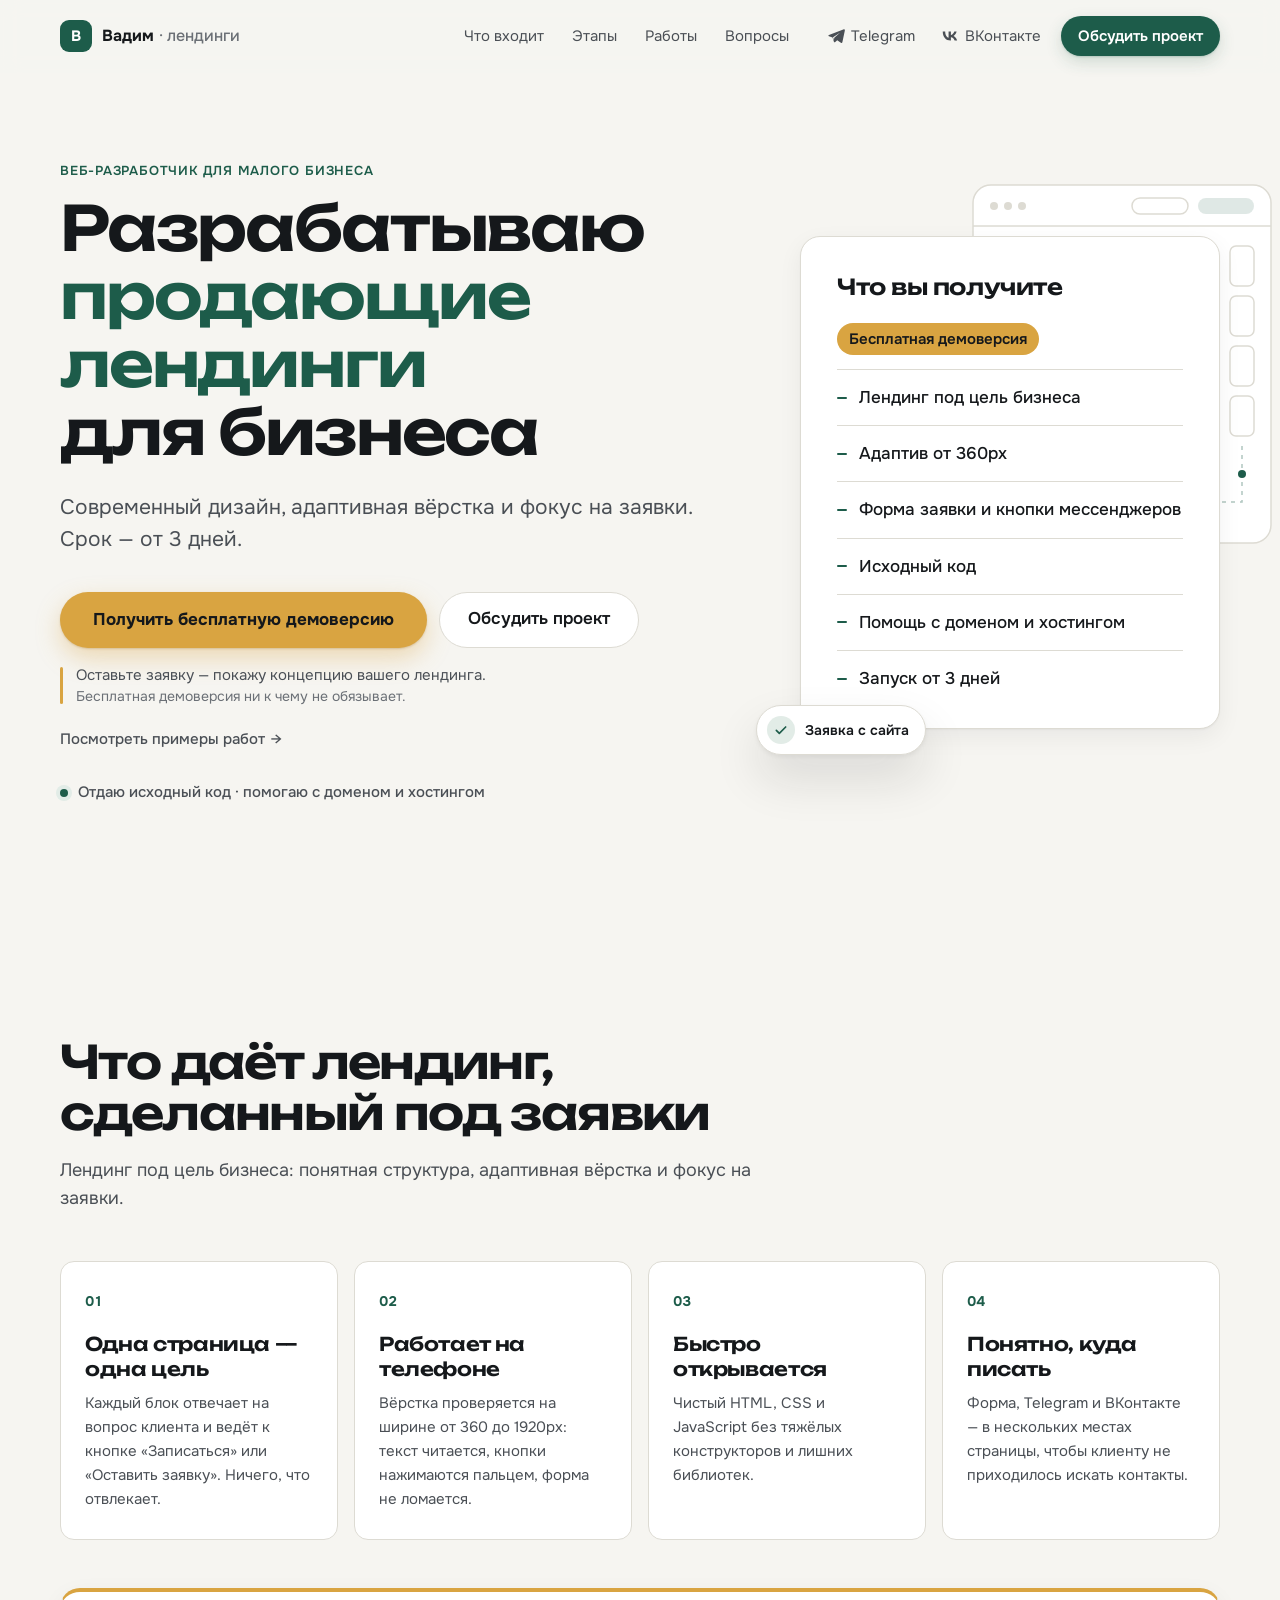
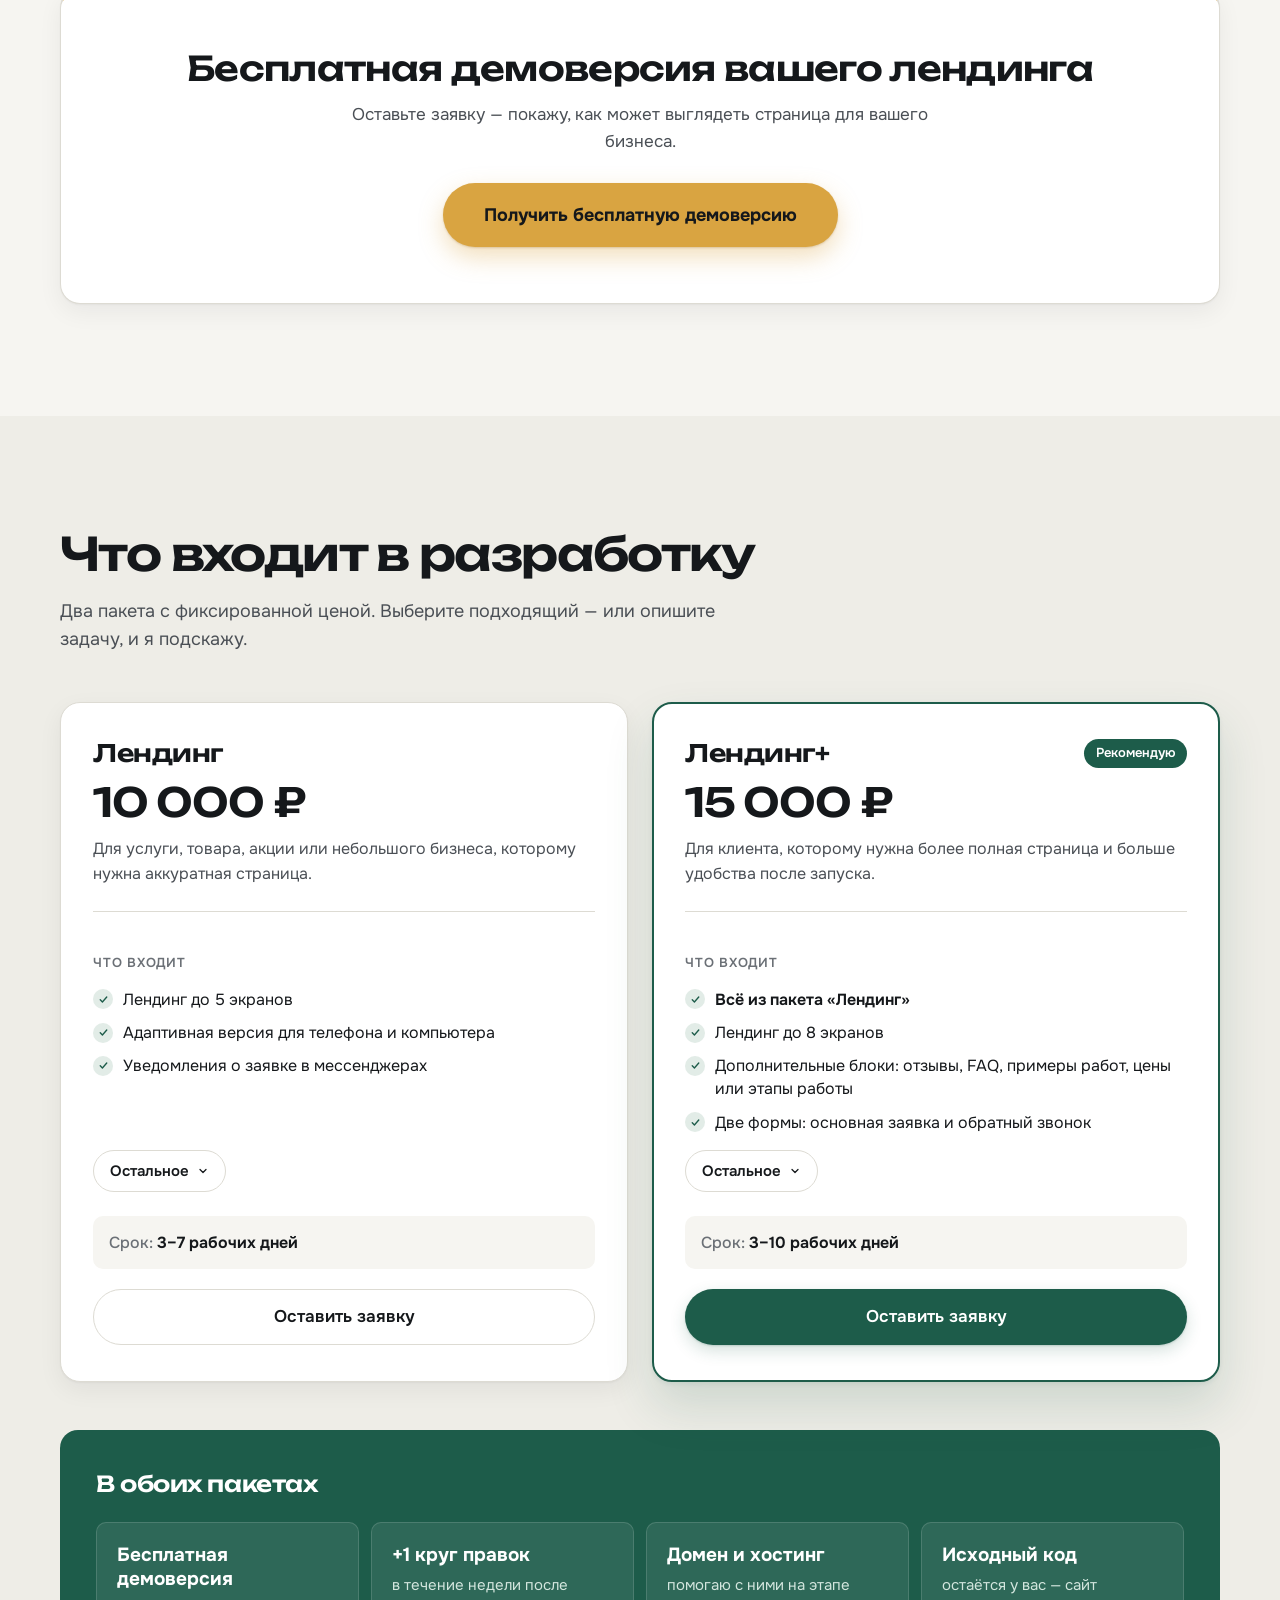
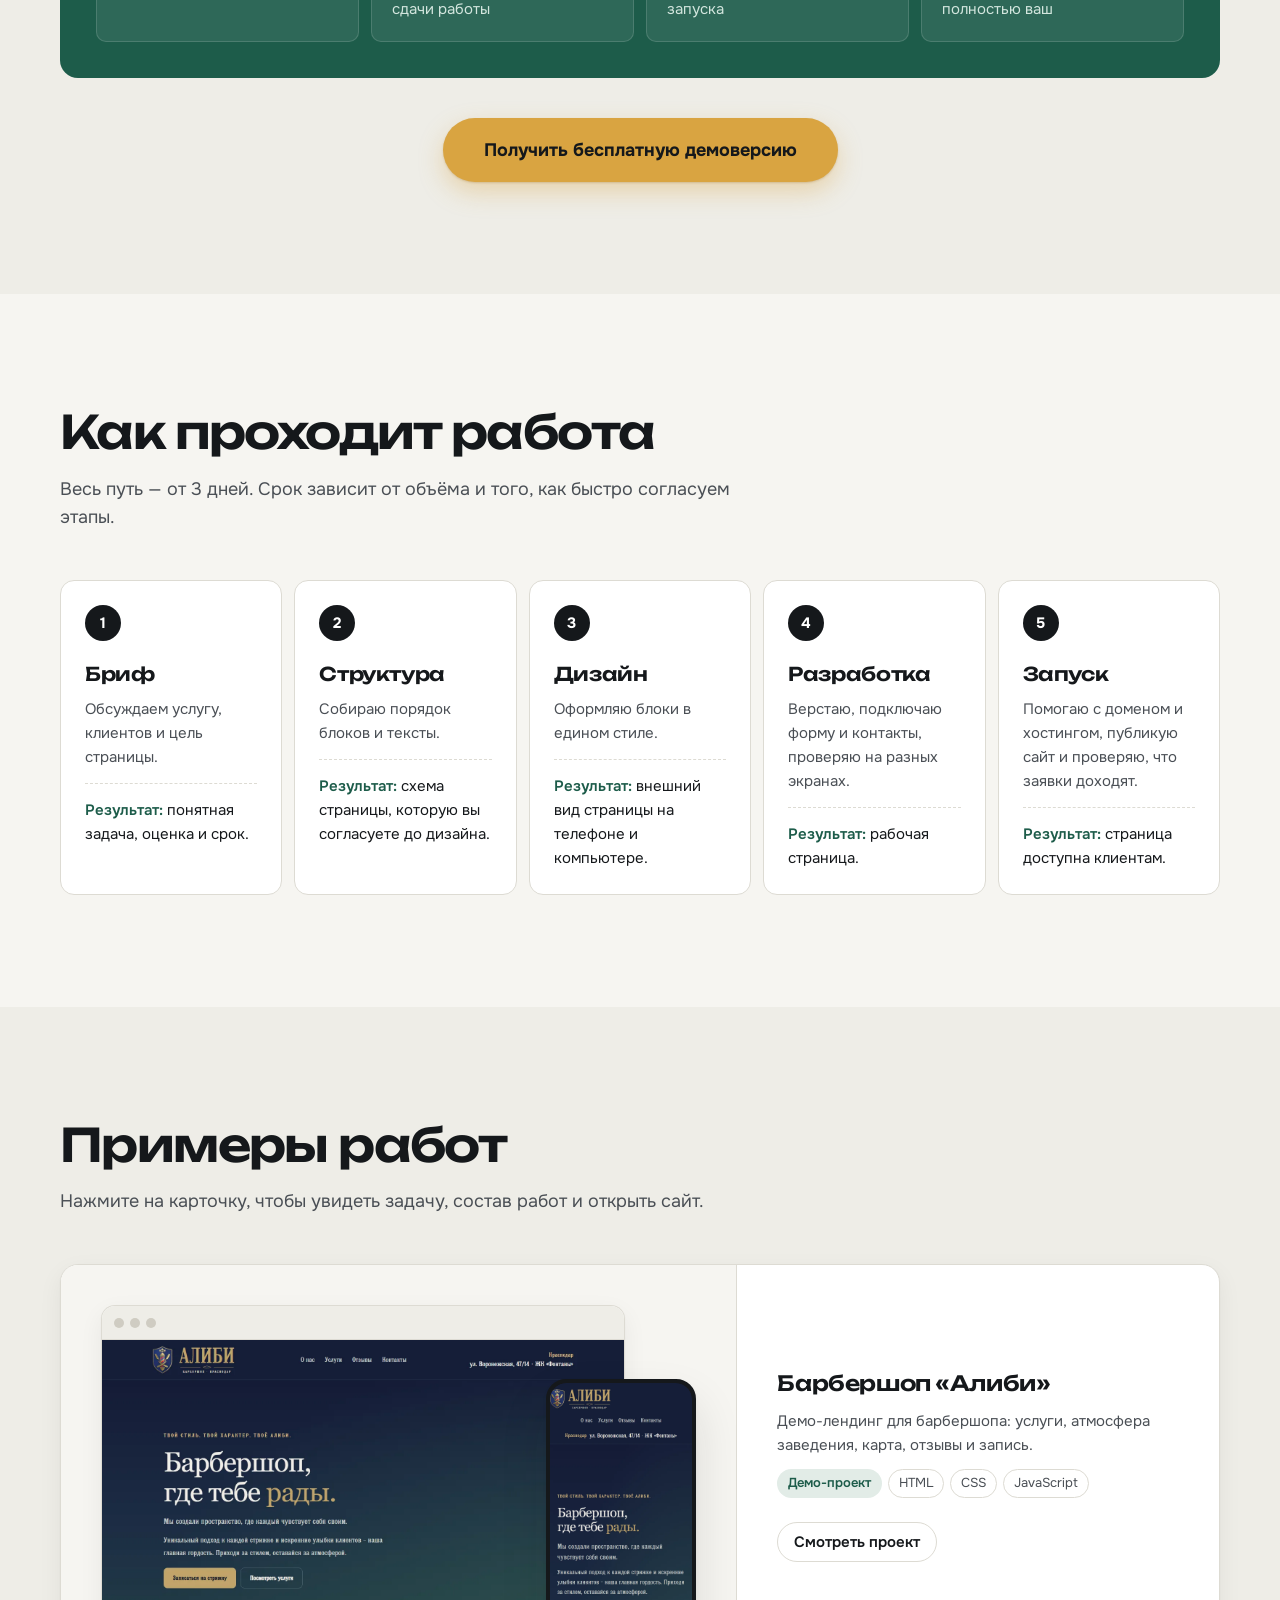
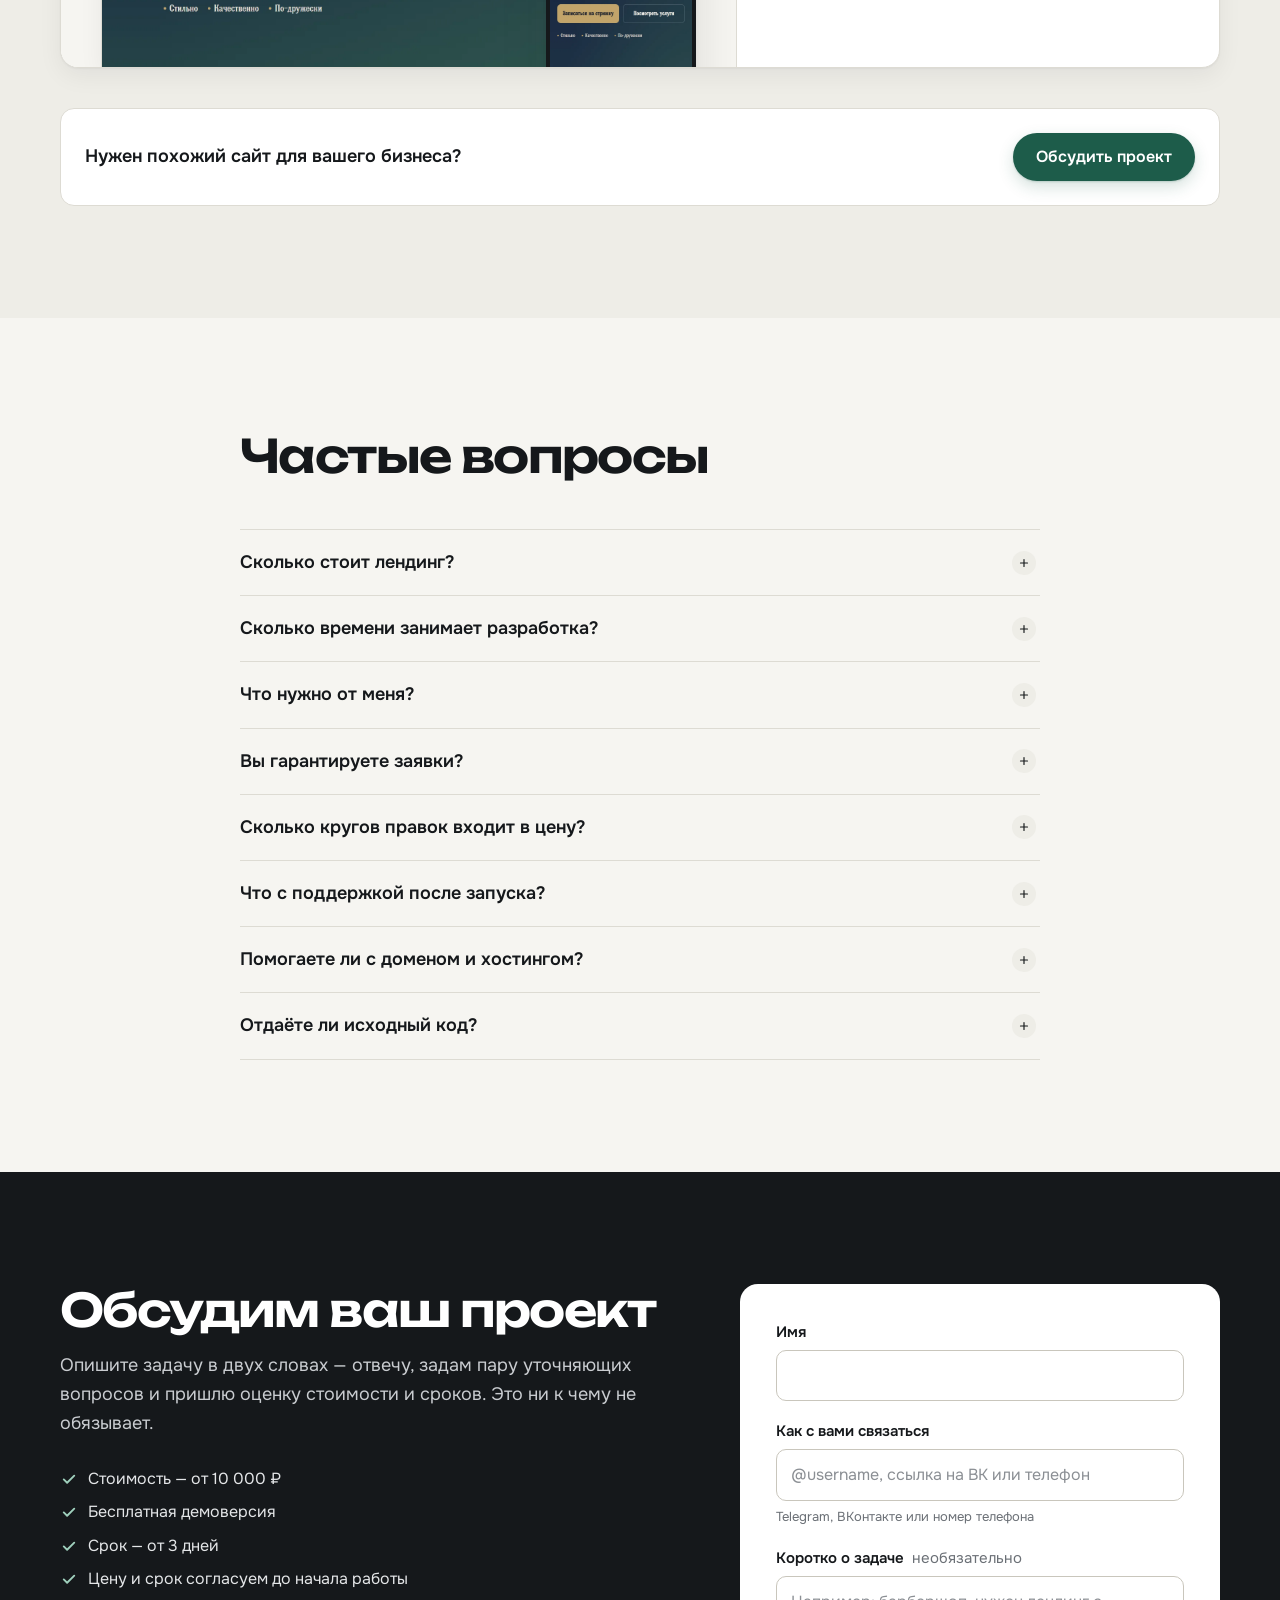
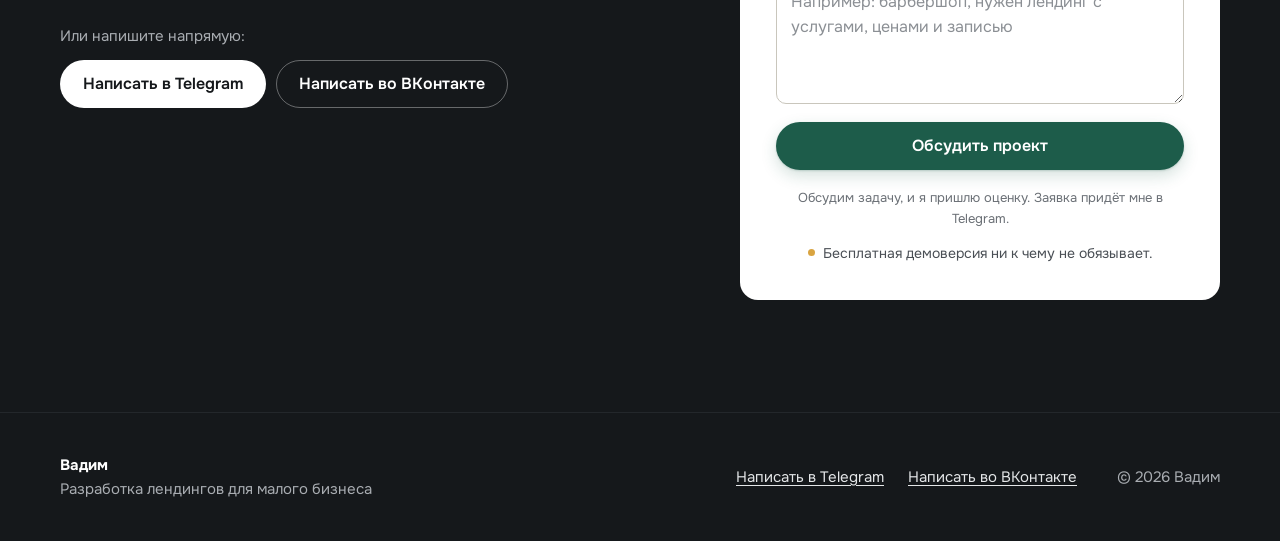
==== commit b618eb8d: "Тариф «Лендинг»: уведомления о заявке в мессенджерах Co-Authored-By: Claude Opus 5.5 <noreply@anthro" ====
--- a/index.html
+++ b/index.html
@@ -181,7 +181,7 @@
               <ul class="tier__list tier__list--in">
                 <li>Лендинг до 5 экранов</li>
                 <li>Адаптивная версия для телефона и компьютера</li>
-                <li>Уведомления о заявке на email или в Telegram</li>
+                <li>Уведомления о заявке в мессенджерах</li>
               </ul>
               <details class="tier__more">
                 <summary class="tier__more-btn">Остальное</summary>
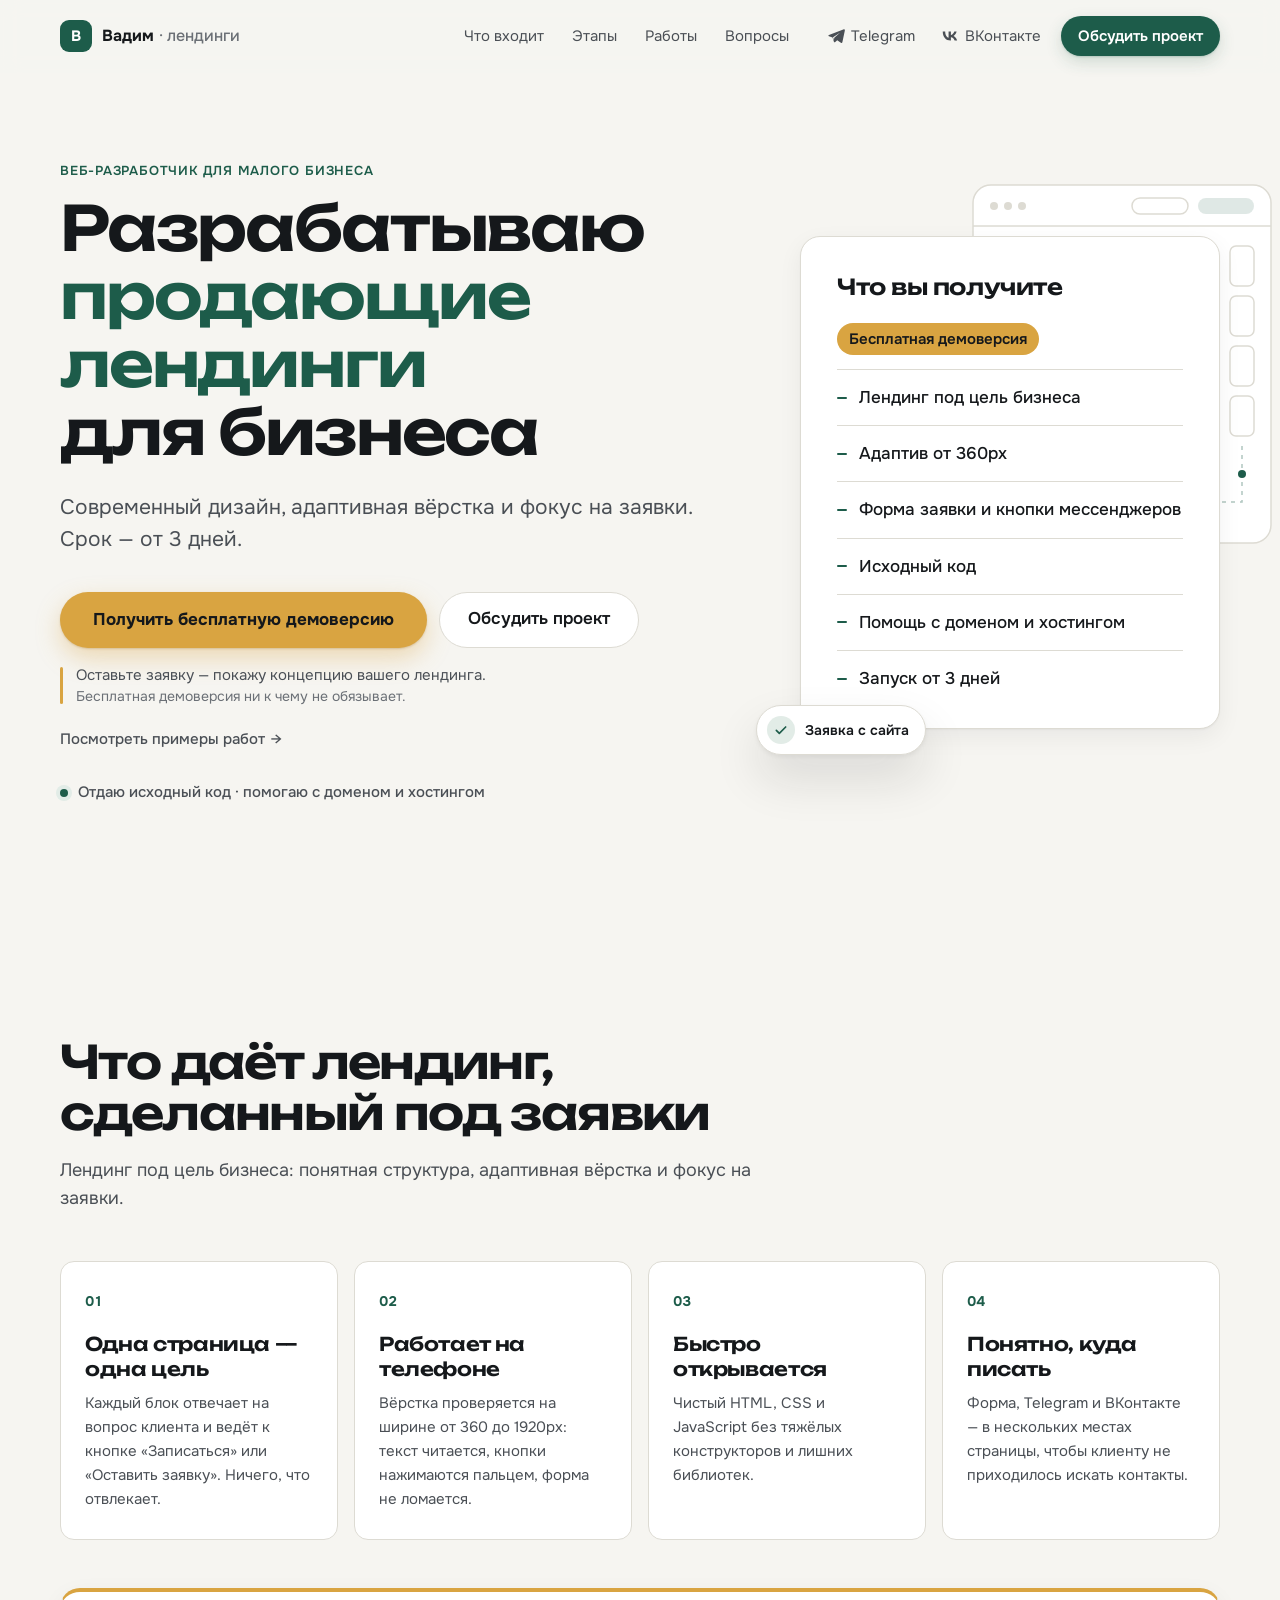
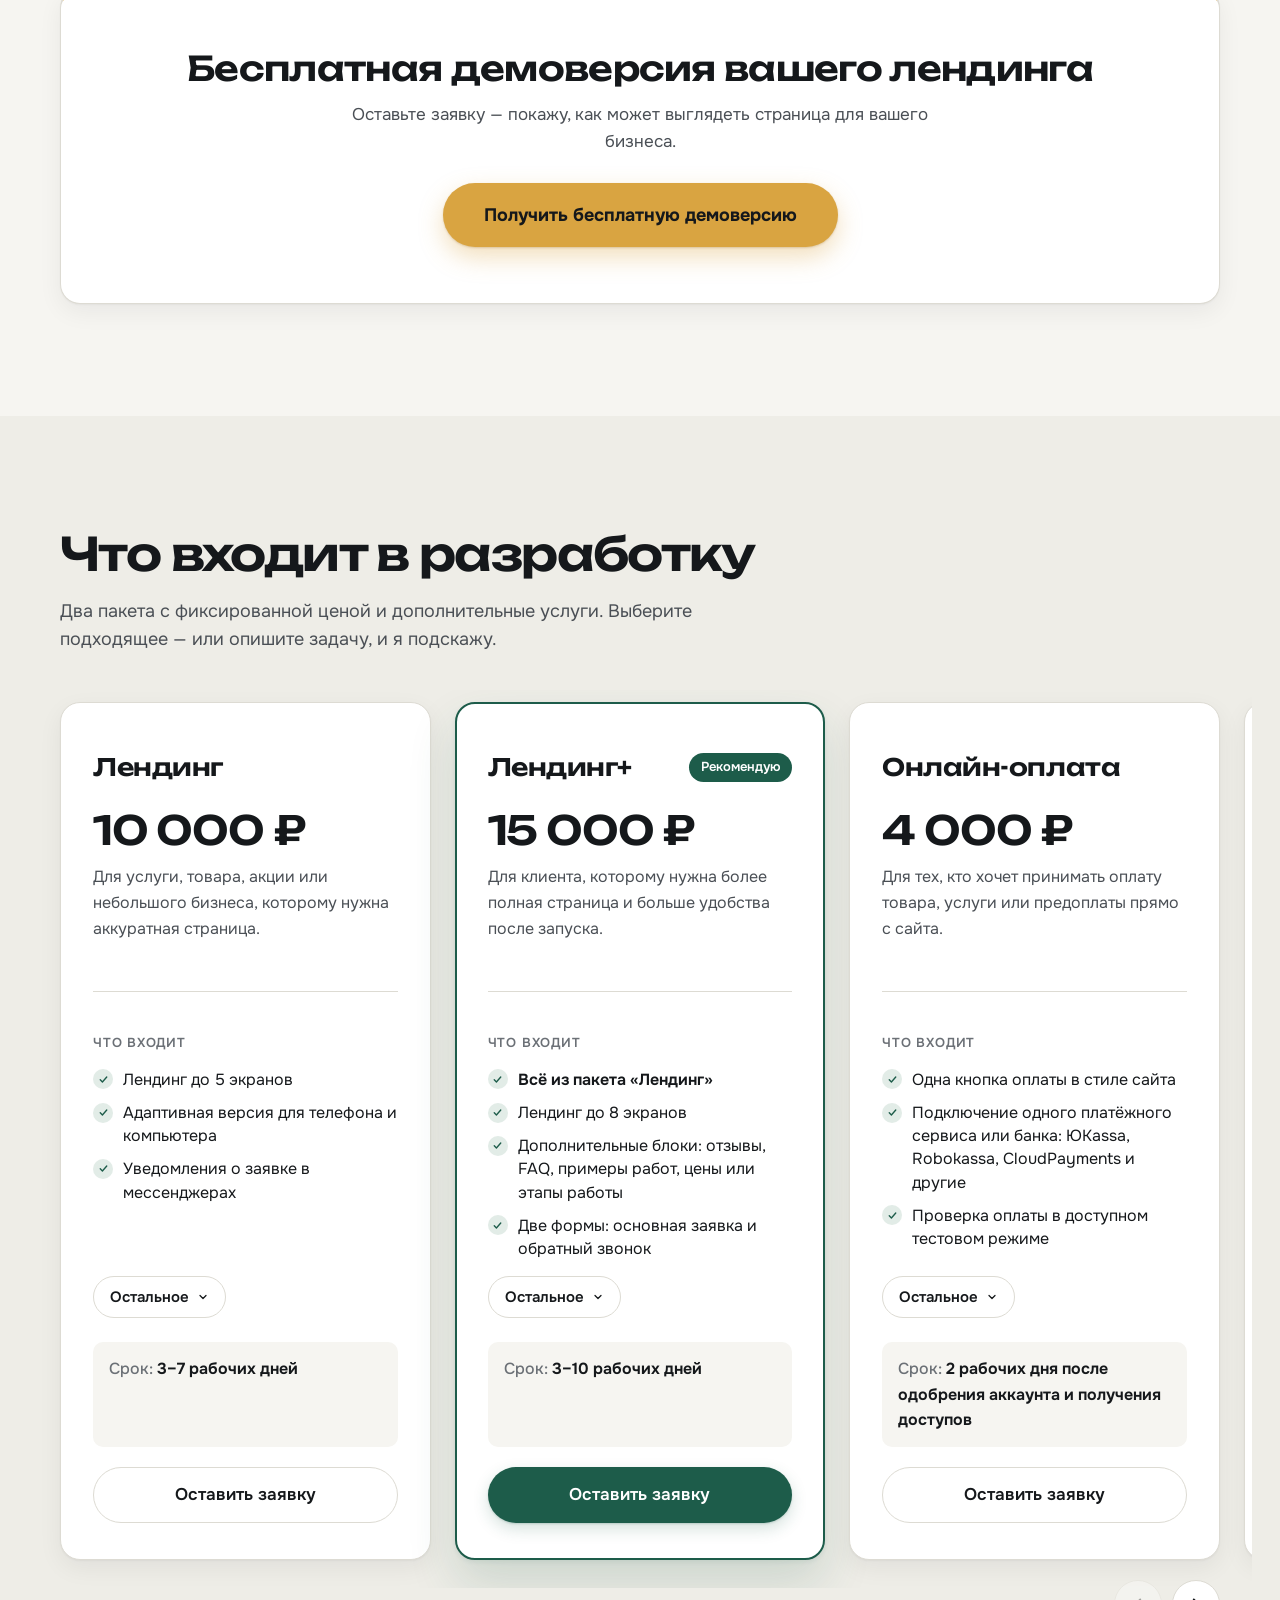
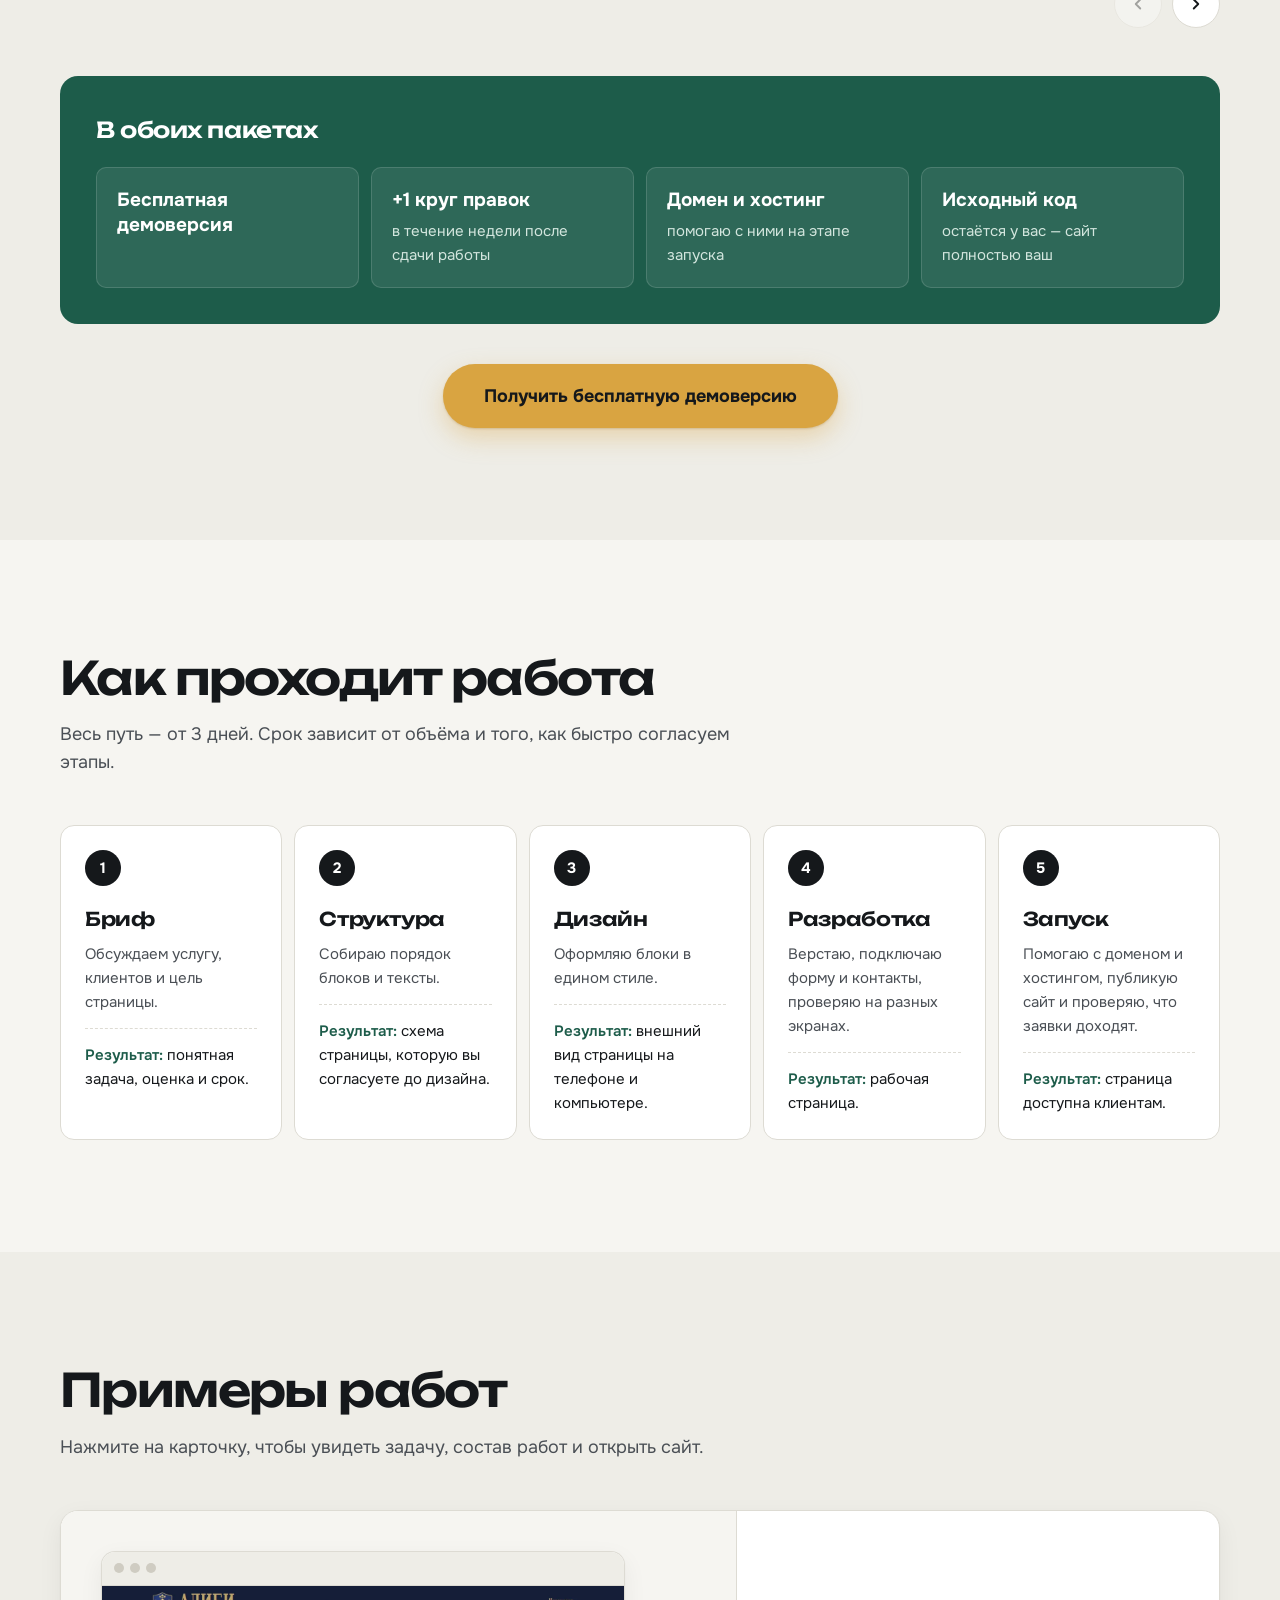
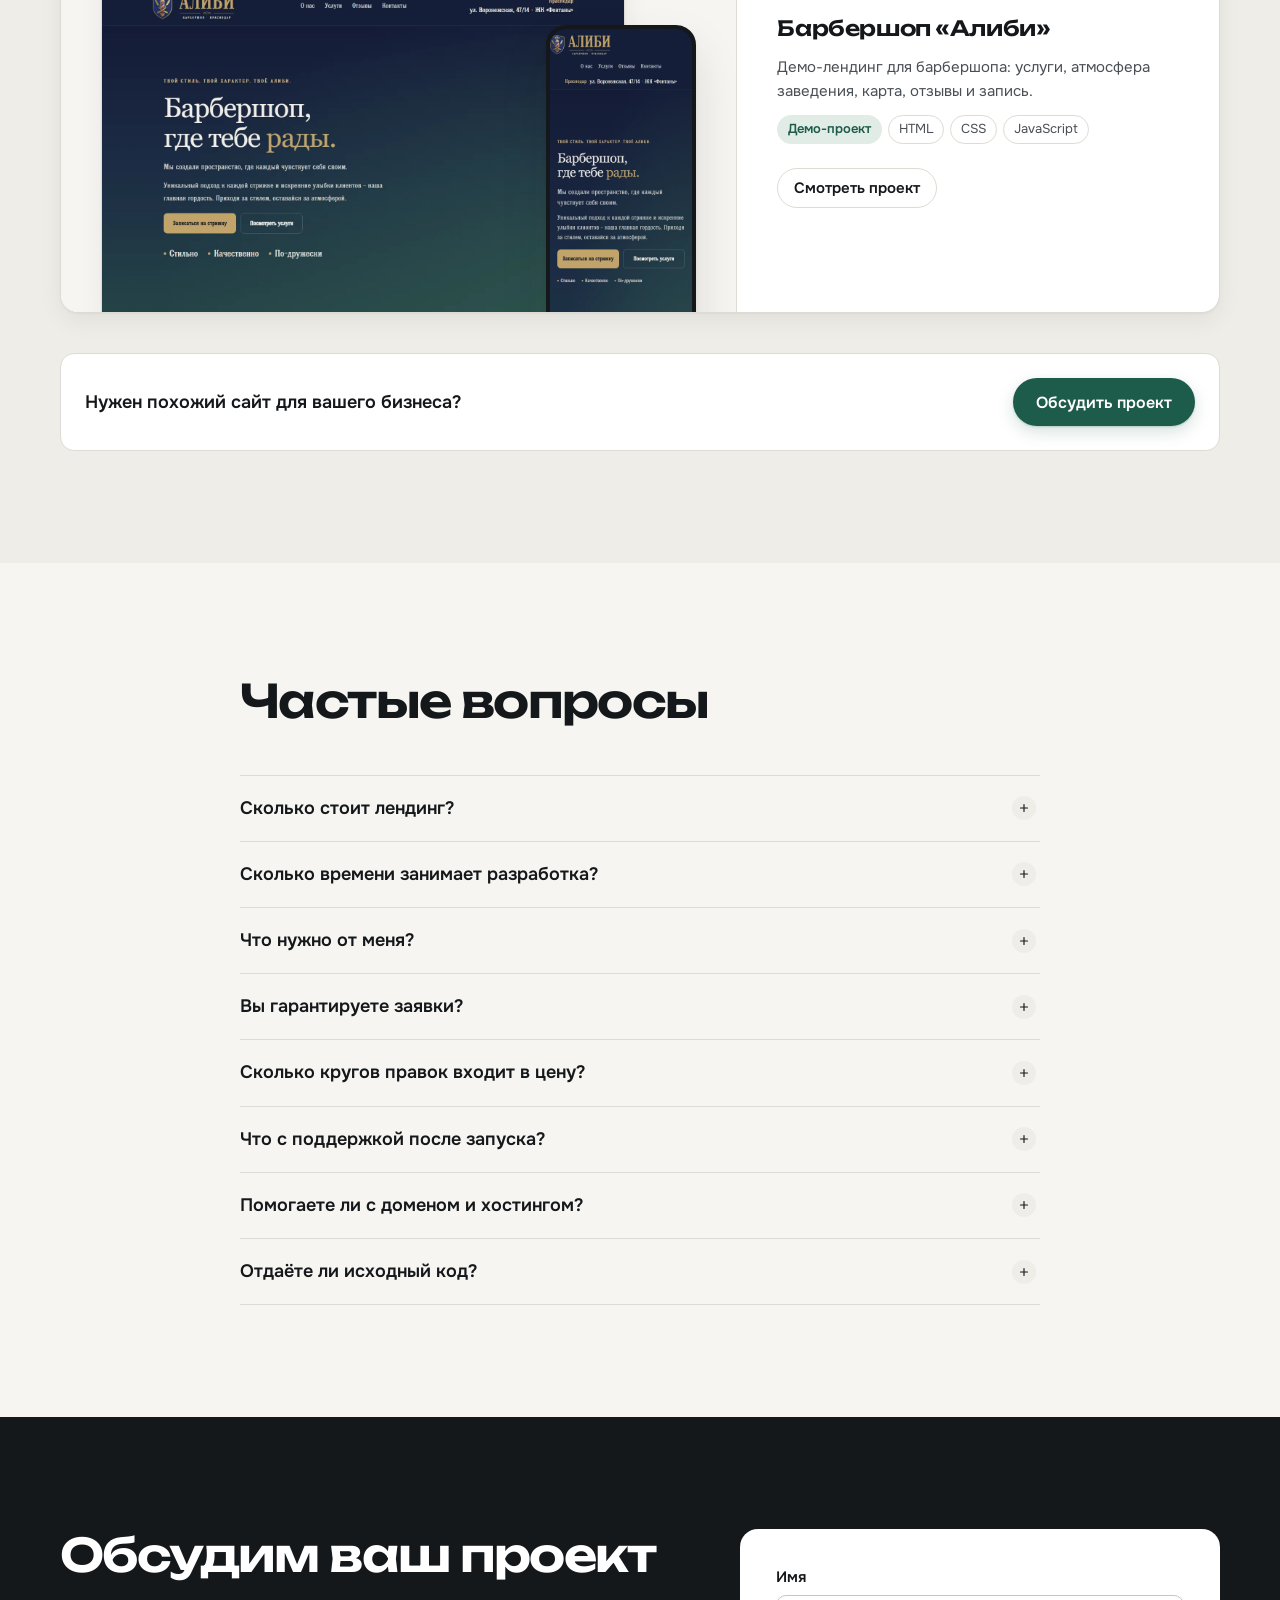
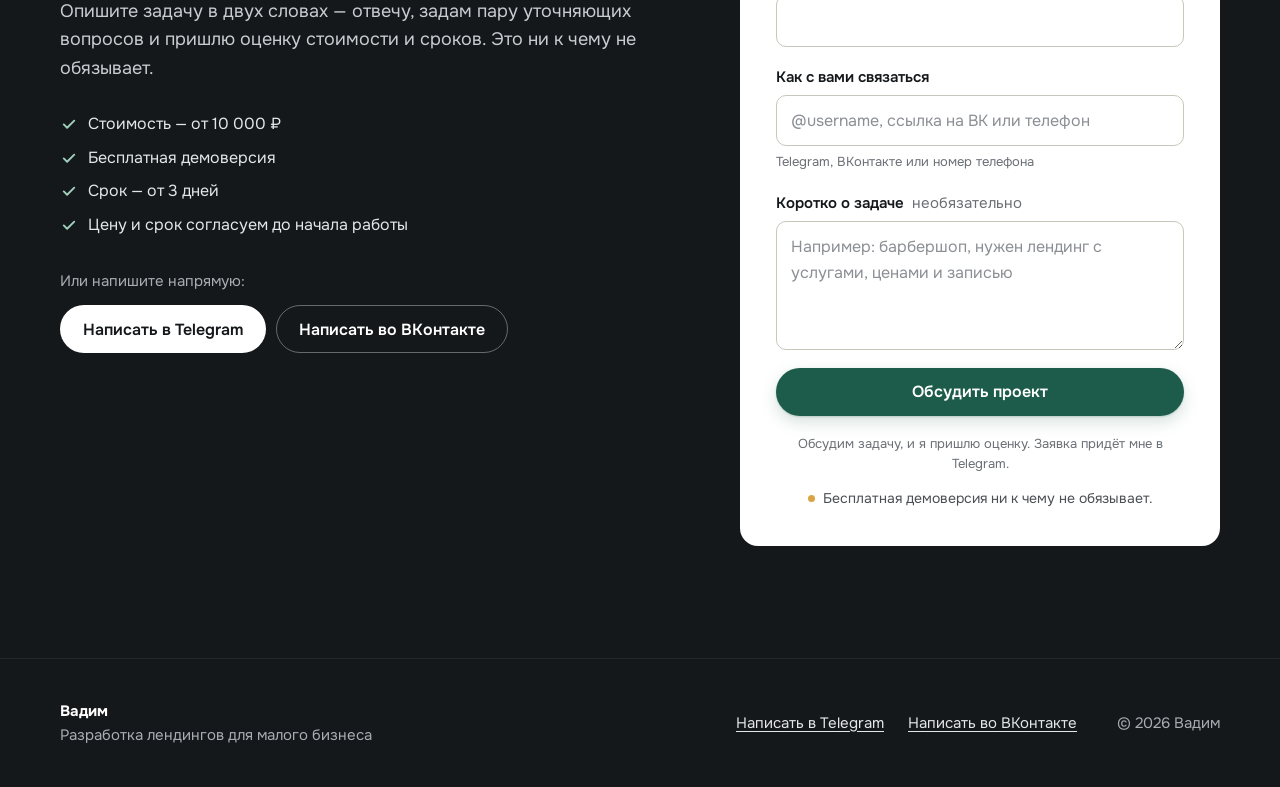
==== commit 79c40c53: "Услуги: онлайн-оплата, CRM, поддержка в карусели; новая ссылка ВК, ссылка из FAQ на поддержку Co-Aut" ====
--- a/index.html
+++ b/index.html
@@ -1,33 +1,60 @@
 <!doctype html>
-<!-- Лендинг Вадима, версия 4. Тексты — в content.md, данные портфолио — в script.js -->
+<!-- Лендинг Вадима, версия 5. Тексты — в content.md, данные портфолио — в script.js -->
 <html lang="ru">
 <head>
   <meta charset="utf-8">
+  <!-- Yandex.Metrika counter -->
+  <script type="text/javascript">
+  (function(m,e,t,r,i,k,a){
+      m[i]=m[i]||function(){(m[i].a=m[i].a||[]).push(arguments)};
+      m[i].l=1*new Date();
+      for(var j=0;j<document.scripts.length;j++){
+          if(document.scripts[j].src===r){return;}
+      }
+      k=e.createElement(t),a=e.getElementsByTagName(t)[0];
+      k.async=1;k.src=r;a.parentNode.insertBefore(k,a);
+  })(window,document,'script','https://mc.yandex.ru/metrika/tag.js?id=113864698','ym');
+
+  ym(113864698,'init',{
+      ssr:true,
+      webvisor:false,
+      clickmap:true,
+      ecommerce:"dataLayer",
+      referrer:document.referrer,
+      url:location.href,
+      accurateTrackBounce:true,
+      trackLinks:true
+  });
+  </script>
+  <!-- /Yandex.Metrika counter -->
   <meta name="viewport" content="width=device-width, initial-scale=1">
-  <title>Разработка лендинга для бизнеса от 10 000 ₽ — Вадим, веб-разработчик</title>
+  <title>Разработка лендинга для бизнеса</title>
   <meta name="description" content="Создание сайта для бизнеса: продающий лендинг с понятной структурой, адаптивной вёрсткой и формой заявки. Бесплатная демоверсия, срок — от 3 дней, стоимость — от 10 000 ₽.">
   <meta name="theme-color" content="#f6f5f1">
+  <link rel="canonical" href="https://landingkrd.ru/">
 
   <meta property="og:type" content="website">
+  <meta property="og:url" content="https://landingkrd.ru/">
   <meta property="og:locale" content="ru_RU">
   <meta property="og:title" content="Лендинги для малого бизнеса — Вадим">
   <meta property="og:description" content="Лендинг под цель бизнеса: понятная структура, адаптивная вёрстка и фокус на заявки. От 3 дней.">
-  <meta property="og:image" content="https://shurhoveckyvadim-creator.github.io/landing-vadim/assets/og-image.jpg">
+  <meta property="og:image" content="https://landingkrd.ru/assets/og-image.jpg">
   <meta property="og:image:type" content="image/jpeg">
   <meta property="og:image:width" content="1200">
   <meta property="og:image:height" content="630">
   <meta property="og:image:alt" content="Вадим — лендинги для малого бизнеса. От 3 дней, от 10 000 ₽">
   <meta name="twitter:card" content="summary_large_image">
-  <meta name="twitter:image" content="https://shurhoveckyvadim-creator.github.io/landing-vadim/assets/og-image.jpg">
+  <meta name="twitter:image" content="https://landingkrd.ru/assets/og-image.jpg">
 
   <link rel="icon" href="data:image/svg+xml,%3Csvg xmlns='http://www.w3.org/2000/svg' viewBox='0 0 32 32'%3E%3Crect width='32' height='32' rx='8' fill='%231d5c4a'/%3E%3Cpath d='M9 10l7 13 7-13' fill='none' stroke='%23fff' stroke-width='3' stroke-linecap='round' stroke-linejoin='round'/%3E%3C/svg%3E">
   <link rel="preconnect" href="https://fonts.googleapis.com">
   <link rel="preconnect" href="https://fonts.gstatic.com" crossorigin>
   <link rel="stylesheet" href="https://fonts.googleapis.com/css2?family=Onest:wght@400;500;600;700&family=Unbounded:wght@600&display=swap">
-  <link rel="stylesheet" href="styles.css?v=4">
+  <link rel="stylesheet" href="styles.css?v=5">
   <script>document.documentElement.classList.add('js');</script>
 </head>
 <body>
+  <noscript><div><img src="https://mc.yandex.ru/watch/113864698" style="position:absolute; left:-9999px;" alt="" /></div></noscript>
   <a class="skip-link" href="#main">Перейти к содержанию</a>
 
   <header class="header" id="top">
@@ -51,7 +78,7 @@
           <svg class="icon" viewBox="0 0 24 24" aria-hidden="true"><path d="M21.7 3.3 2.6 10.7c-1 .4-1 1.4 0 1.7l4.8 1.5 1.8 5.6c.3.8 1.2 1 1.8.4l2.6-2.4 4.9 3.6c.8.6 1.8.2 2-.8l3.3-15.6c.2-1.1-.9-1.9-1.9-1.4ZM9.7 14.2l-.5 3.6-1.2-4 9.7-6.6-8 7Z"/></svg>
           <span class="contact-link__text">Telegram</span>
         </a>
-        <a class="contact-link" href="https://vk.ru/lemurlol" target="_blank" rel="noopener" aria-label="Написать во ВКонтакте">
+        <a class="contact-link" href="https://vk.ru/landingv" target="_blank" rel="noopener" aria-label="Написать во ВКонтакте">
           <svg class="icon" viewBox="0 0 24 24" aria-hidden="true"><path d="M12.8 18C6.3 18 2.4 13.5 2.3 6h3.3c.1 5.5 2.6 7.8 4.5 8.3V6h3.1v4.7c1.9-.2 3.9-2.4 4.5-4.7h3.1c-.5 2.9-2.6 5-4.1 5.9 1.5.7 3.9 2.6 4.8 6.1h-3.4c-.7-2.3-2.6-4.1-4.9-4.3V18h-.4Z"/></svg>
           <span class="contact-link__text">ВКонтакте</span>
         </a>
@@ -166,11 +193,12 @@
       <div class="container">
         <header class="section__head reveal">
           <h2 id="included-title" class="section__title">Что входит в разработку</h2>
-          <p class="section__lead">Два пакета с фиксированной ценой. Выберите подходящий — или опишите задачу, и я подскажу.</p>
+          <p class="section__lead">Два пакета с фиксированной ценой и дополнительные услуги. Выберите подходящее — или опишите задачу, и я подскажу.</p>
         </header>
 
-        <div class="tiers">
-          <article class="tier reveal" aria-labelledby="tier-basic-title">
+        <div class="carousel reveal">
+        <div class="tiers" id="tiers" tabindex="0" role="region" aria-label="Пакеты и услуги — прокрутите вбок, чтобы увидеть все">
+          <article class="tier" aria-labelledby="tier-basic-title">
             <header class="tier__head">
               <h3 id="tier-basic-title" class="tier__name">Лендинг</h3>
             </header>
@@ -212,7 +240,7 @@
             <a class="btn btn--ghost btn--block btn--lg" href="#contact">Оставить заявку</a>
           </article>
 
-          <article class="tier tier--featured reveal" aria-labelledby="tier-plus-title">
+          <article class="tier tier--featured" aria-labelledby="tier-plus-title">
             <header class="tier__head">
               <h3 id="tier-plus-title" class="tier__name">Лендинг+</h3>
               <span class="tier__badge">Рекомендую</span>
@@ -254,6 +282,140 @@
             <p class="tier__time"><span>Срок:</span> 3–10 рабочих дней</p>
             <a class="btn btn--primary btn--block btn--lg" href="#contact">Оставить заявку</a>
           </article>
+
+          <article class="tier" id="tier-payment" aria-labelledby="tier-payment-title">
+            <header class="tier__head">
+              <h3 id="tier-payment-title" class="tier__name">Онлайн-оплата</h3>
+            </header>
+            <p class="tier__price">4 000 ₽</p>
+            <p class="tier__for">Для тех, кто хочет принимать оплату товара, услуги или предоплаты прямо с сайта.</p>
+            <div class="tier__block">
+              <h4 class="tier__label">Что входит</h4>
+              <ul class="tier__list tier__list--in">
+                <li>Одна кнопка оплаты в стиле сайта</li>
+                <li>Подключение одного платёжного сервиса или банка: ЮKassa, Robokassa, CloudPayments и другие</li>
+                <li>Проверка оплаты в доступном тестовом режиме</li>
+              </ul>
+              <details class="tier__more">
+                <summary class="tier__more-btn">Остальное</summary>
+                <div class="tier__more-body">
+                  <ul class="tier__list tier__list--in">
+                    <li>Переход на готовую платёжную страницу</li>
+                    <li>Оплата одного товара, услуги или предоплаты по фиксированной сумме</li>
+                    <li>Проверка кнопки на телефоне и компьютере</li>
+                    <li>Короткая инструкция, где смотреть платежи</li>
+                    <li>1 раунд правок в рамках согласованной задачи</li>
+                  </ul>
+                  <div class="tier__block tier__block--out">
+                    <h4 class="tier__label">Что не входит</h4>
+                    <ul class="tier__list tier__list--out">
+                      <li>Корзина и интернет-магазин</li>
+                      <li>Подписки и регулярные списания</li>
+                      <li>Личный кабинет покупателя</li>
+                      <li>Автоматическая выдача файлов или доступа после оплаты</li>
+                      <li>Передача сведений об оплате в CRM</li>
+                      <li>Подключение и регистрация онлайн-кассы</li>
+                      <li>Подготовка юридических документов</li>
+                      <li>Комиссии платёжного сервиса и касса — оплачиваются отдельно</li>
+                    </ul>
+                  </div>
+                </div>
+              </details>
+            </div>
+            <p class="tier__time"><span>Срок:</span> 2 рабочих дня после одобрения аккаунта и получения доступов</p>
+            <a class="btn btn--ghost btn--block btn--lg" href="#contact">Оставить заявку</a>
+          </article>
+
+          <article class="tier" id="tier-crm" aria-labelledby="tier-crm-title">
+            <header class="tier__head">
+              <h3 id="tier-crm-title" class="tier__name">Подключение к CRM</h3>
+            </header>
+            <p class="tier__price">5 000 ₽</p>
+            <p class="tier__for">Для тех, кто хочет, чтобы заявки с сайта сами попадали в CRM — без ручного переноса.</p>
+            <div class="tier__block">
+              <h4 class="tier__label">Что входит</h4>
+              <ul class="tier__list tier__list--in">
+                <li>Подключение одной формы сайта к одной CRM</li>
+                <li>Передача имени, телефона, почты и сообщения</li>
+                <li>Проверка подключения на тестовых заявках</li>
+              </ul>
+              <details class="tier__more">
+                <summary class="tier__more-btn">Остальное</summary>
+                <div class="tier__more-body">
+                  <ul class="tier__list tier__list--in">
+                    <li>Работаю с любыми CRM — подключаю форму к уже подготовленной системе</li>
+                    <li>Короткая инструкция, где смотреть новые обращения</li>
+                    <li>1 раунд правок в рамках согласованной задачи</li>
+                  </ul>
+                  <div class="tier__block tier__block--out">
+                    <h4 class="tier__label">Что не входит</h4>
+                    <ul class="tier__list tier__list--out">
+                      <li>Настройка CRM с нуля</li>
+                      <li>Перенос старой базы клиентов</li>
+                      <li>Подключение телефонии и переписок в мессенджерах</li>
+                      <li>Настройка рассылок</li>
+                      <li>Автоматические действия после получения заявки</li>
+                      <li>Передача данных из CRM обратно на сайт</li>
+                      <li>Тариф CRM и платные приложения — оплачиваются отдельно</li>
+                    </ul>
+                  </div>
+                </div>
+              </details>
+            </div>
+            <p class="tier__time"><span>Срок:</span> 3 рабочих дня после согласования задачи и получения доступов</p>
+            <a class="btn btn--ghost btn--block btn--lg" href="#contact">Оставить заявку</a>
+          </article>
+
+          <article class="tier" id="tier-support" aria-labelledby="tier-support-title">
+            <header class="tier__head">
+              <h3 id="tier-support-title" class="tier__name">Поддержка и базовое SEO</h3>
+            </header>
+            <p class="tier__price">6 000 ₽<span class="tier__period">/мес</span></p>
+            <p class="tier__for">Для тех, кто хочет, чтобы сайт оставался актуальным, а в статистике было видно, откуда приходят посетители.</p>
+            <div class="tier__block">
+              <h4 class="tier__label">Что входит</h4>
+              <ul class="tier__list tier__list--in">
+                <li>До 2 часов работ по обновлению и исправлению сайта в месяц</li>
+                <li>Базовое SEO: Яндекс.Вебмастер, Google Search Console и до 10 поисковых фраз</li>
+                <li>Яндекс.Метрика с 2 целями и ежемесячный отчёт</li>
+              </ul>
+              <details class="tier__more">
+                <summary class="tier__more-btn">Остальное</summary>
+                <div class="tier__more-body">
+                  <ul class="tier__list tier__list--in">
+                    <li>Замена ваших текстов, фотографий, цен и контактов</li>
+                    <li>Небольшие изменения кнопок, ссылок и оформления</li>
+                    <li>Исправление небольших ошибок</li>
+                    <li>Проверка форм заявки и уведомлений раз в месяц</li>
+                    <li>Проверка доступности страницы для поиска и сообщений об ошибках</li>
+                    <li>Улучшение заголовков, описания страницы и формулировок в готовом тексте</li>
+                    <li>Анализ посещаемости, источников, нажатий кнопок и отправок форм</li>
+                    <li>Рекомендации по улучшению сайта</li>
+                    <li>Ответ на сообщения — в течение 1 рабочего дня</li>
+                  </ul>
+                  <div class="tier__block tier__block--out">
+                    <h4 class="tier__label">Что не входит</h4>
+                    <ul class="tier__list tier__list--out">
+                      <li>Настройка и ведение рекламы, рекламный бюджет</li>
+                      <li>Создание новых страниц и больших разделов</li>
+                      <li>Написание текстов с нуля и создание изображений</li>
+                      <li>Полная переделка дизайна</li>
+                      <li>Подключение CRM, оплаты и других новых функций</li>
+                      <li>Продвижение в социальных сетях</li>
+                      <li>Гарантия позиций в поиске и количества заявок</li>
+                    </ul>
+                  </div>
+                </div>
+              </details>
+            </div>
+            <p class="tier__time"><span>Срок:</span> помесячно, задачи согласуем в начале месяца</p>
+            <a class="btn btn--ghost btn--block btn--lg" href="#contact">Оставить заявку</a>
+          </article>
+        </div>
+          <div class="carousel__nav" hidden>
+            <button class="carousel__btn" type="button" data-carousel-prev aria-controls="tiers" aria-label="Предыдущие услуги"></button>
+            <button class="carousel__btn carousel__btn--next" type="button" data-carousel-next aria-controls="tiers" aria-label="Следующие услуги"></button>
+          </div>
         </div>
 
         <div class="terms reveal" aria-labelledby="terms-title">
@@ -376,21 +538,6 @@
       </div>
     </section>
 
-    <!-- 6. Отзывы. Скрыт, пока нет реальных отзывов. Чтобы включить — убрать hidden и заполнить карточки. -->
-    <section class="section" id="reviews" aria-labelledby="reviews-title" hidden>
-      <div class="container">
-        <header class="section__head">
-          <h2 id="reviews-title" class="section__title">Что говорят клиенты</h2>
-        </header>
-        <ul class="reviews">
-          <li class="review">
-            <blockquote class="review__text">[ЗАПОЛНИТЬ: текст реального отзыва]</blockquote>
-            <p class="review__author">[ЗАПОЛНИТЬ: имя], <span>[ЗАПОЛНИТЬ: сфера бизнеса, что делали]</span></p>
-          </li>
-        </ul>
-      </div>
-    </section>
-
     <!-- 7. FAQ -->
     <section class="section" id="faq" aria-labelledby="faq-title">
       <div class="container container--narrow">
@@ -421,7 +568,7 @@
           </details>
           <details class="faq__item reveal">
             <summary>Что с поддержкой после запуска?</summary>
-            <p>В течение недели после сдачи работы вношу ещё один круг правок без доплаты. Доработки после этого срока — по договорённости.</p>
+            <p>В течение недели после сдачи работы вношу ещё один круг правок без доплаты. Доработки после этого срока — <a class="text-link" href="#tier-support">поддержка и базовое SEO</a>.</p>
           </details>
           <details class="faq__item reveal">
             <summary>Помогаете ли с доменом и хостингом?</summary>
@@ -450,7 +597,7 @@
           <p class="contact__direct">Или напишите напрямую:</p>
           <div class="contact__links">
             <a class="btn btn--light" href="https://t.me/illemmy" target="_blank" rel="noopener">Написать в Telegram</a>
-            <a class="btn btn--outline-light" href="https://vk.ru/lemurlol" target="_blank" rel="noopener">Написать во ВКонтакте</a>
+            <a class="btn btn--outline-light" href="https://vk.ru/landingv" target="_blank" rel="noopener">Написать во ВКонтакте</a>
           </div>
         </div>
 
@@ -458,14 +605,14 @@
           <form class="form" id="lead-form" novalidate>
             <div class="field">
               <label class="field__label" for="f-name">Имя</label>
-              <input class="field__input" id="f-name" name="name" type="text" autocomplete="name"
+              <input class="field__input ym-disable-keys" id="f-name" name="name" type="text" autocomplete="name"
                      required minlength="2" maxlength="60" aria-describedby="f-name-error">
               <p class="field__error" id="f-name-error" aria-live="polite"></p>
             </div>
 
             <div class="field">
               <label class="field__label" for="f-contact">Как с вами связаться</label>
-              <input class="field__input" id="f-contact" name="contact" type="text" autocomplete="tel"
+              <input class="field__input ym-disable-keys" id="f-contact" name="contact" type="text" autocomplete="tel"
                      required maxlength="80" placeholder="@username, ссылка на ВК или телефон"
                      aria-describedby="f-contact-hint f-contact-error">
               <p class="field__hint" id="f-contact-hint">Telegram, ВКонтакте или номер телефона</p>
@@ -474,7 +621,7 @@
 
             <div class="field">
               <label class="field__label" for="f-task">Коротко о задаче <span class="field__optional">необязательно</span></label>
-              <textarea class="field__input field__input--area" id="f-task" name="task" rows="4" maxlength="1000"
+              <textarea class="field__input field__input--area ym-disable-keys" id="f-task" name="task" rows="4" maxlength="1000"
                         placeholder="Например: барбершоп, нужен лендинг с услугами, ценами и записью"
                         aria-describedby="f-task-error"></textarea>
               <p class="field__error" id="f-task-error" aria-live="polite"></p>
@@ -516,7 +663,7 @@
       </div>
       <ul class="footer__links">
         <li><a href="https://t.me/illemmy" target="_blank" rel="noopener">Написать в Telegram</a></li>
-        <li><a href="https://vk.ru/lemurlol" target="_blank" rel="noopener">Написать во ВКонтакте</a></li>
+        <li><a href="https://vk.ru/landingv" target="_blank" rel="noopener">Написать во ВКонтакте</a></li>
       </ul>
       <p class="footer__copy">© 2026 Вадим</p>
     </div>
@@ -569,7 +716,7 @@
     </div>
   </dialog>
 
-  <script src="projects.js?v=4"></script>
-  <script src="script.js?v=4"></script>
+  <script src="projects.js?v=5"></script>
+  <script src="script.js?v=5"></script>
 </body>
 </html>
--- a/styles.css
+++ b/styles.css
@@ -644,26 +644,74 @@
 }
 
 /* ===== Тарифы ===== */
-.tiers { display: grid; gap: 20px; }
+/* Карусель: лента карточек прокручивается вбок, если они не помещаются.
+   subgrid выравнивает строки всех карточек: цена, описание, списки, «Остальное», срок и кнопка */
+.carousel { position: relative; }
+.tiers {
+  --tier-w: min(86%, 420px);
+  --tier-gap: 16px;
+  display: grid;
+  grid-auto-flow: column;
+  grid-auto-columns: var(--tier-w);
+  grid-template-rows: repeat(8, auto);
+  column-gap: var(--tier-gap);
+  row-gap: 0;
+  /* место для тени и подъёма карточки при наведении — иначе их обрежет прокрутка */
+  margin: -12px calc(var(--gutter) * -1) -28px;
+  padding: 12px var(--gutter) 28px;
+  overflow-x: auto;
+  overscroll-behavior-x: contain;
+  scroll-snap-type: x mandatory;
+  scroll-padding-inline: var(--gutter);
+  scrollbar-width: none;
+}
+.tiers::-webkit-scrollbar { display: none; }
+.tiers:focus-visible { outline-offset: -2px; border-radius: var(--radius); }
 @media (min-width: 900px) {
-  /* subgrid выравнивает строки карточек: цена, описание, списки, срок и кнопка на одной высоте */
-  .tiers {
-    grid-template-columns: repeat(2, minmax(0, 1fr));
-    grid-template-rows: repeat(8, auto);
-    column-gap: 24px;
-    row-gap: 0;
-  }
-  .tier { grid-row: span 8; grid-template-rows: subgrid; }
-  /* «Что входит»: подпись, видимый список и «Остальное» — отдельные строки,
-     чтобы кнопки «Остальное» в обеих карточках стояли на одном уровне */
-  .tier > .tier__block {
-    display: grid;
-    grid-row: span 3;
-    grid-template-rows: subgrid;
-    row-gap: 0;
-    align-content: start;
-  }
-}
+  .tiers { --tier-gap: 24px; --tier-w: calc((100% - var(--tier-gap)) / 2); }
+}
+@media (min-width: 1100px) {
+  .tiers { --tier-w: calc((100% - 2 * var(--tier-gap)) / 3); }
+}
+.tier { grid-row: span 8; grid-template-rows: subgrid; scroll-snap-align: start; }
+/* «Что входит»: подпись, видимый список и «Остальное» — отдельные строки,
+   чтобы кнопки «Остальное» во всех карточках стояли на одном уровне */
+.tier > .tier__block {
+  display: grid;
+  grid-row: span 3;
+  grid-template-rows: subgrid;
+  row-gap: 0;
+  align-content: start;
+}
+/* На телефоне карточки видны по одной — общие строки только добавили бы пустоты,
+   особенно когда в одной карточке раскрыто «Остальное» */
+@media (max-width: 899px) {
+  .tiers { grid-template-rows: auto; align-items: start; }
+  .tiers > .tier { grid-row: auto; grid-template-rows: none; display: flex; flex-direction: column; }
+  .tiers > .tier > .tier__block { display: block; }
+}
+
+.carousel__nav {
+  display: flex;
+  justify-content: flex-end;
+  gap: 10px;
+  margin-top: 20px;
+}
+.carousel__btn {
+  display: grid;
+  place-items: center;
+  width: 48px;
+  height: 48px;
+  border: 1px solid var(--line);
+  border-radius: 50%;
+  background: var(--surface) url("assets/icons/chevron-down.svg") center / 18px no-repeat;
+  cursor: pointer;
+  transform: rotate(90deg);
+  transition: border-color .2s, box-shadow .2s, opacity .2s;
+}
+.carousel__btn--next { transform: rotate(-90deg); }
+.carousel__btn:hover:not(:disabled) { border-color: var(--ink); box-shadow: var(--shadow); }
+.carousel__btn:disabled { opacity: .35; cursor: default; }
 
 .tier {
   display: grid;
@@ -709,6 +757,7 @@
   line-height: 1.1;
   letter-spacing: -.03em;
 }
+.tier__period { color: var(--ink-mute); font-size: .5em; font-weight: 500; letter-spacing: 0; }
 .tier__for { margin-top: 12px; color: var(--ink-soft); font-size: 16px; }
 
 .tier__block { margin-top: 24px; padding-top: 24px; border-top: 1px solid var(--line); }
@@ -785,9 +834,9 @@
 .tier__more-btn:hover { border-color: var(--ink); box-shadow: var(--shadow); }
 .tier__more[open] .tier__more-btn::after { transform: rotate(180deg); }
 .tier__more-body { margin-top: 16px; animation: fade-in .25s ease-out; }
-/* На телефоне раскрытый список закрывается касанием (см. script.js) */
+/* На телефоне «Остальное» открывается и закрывается касанием по блоку «Что входит» (см. script.js) */
 @media (max-width: 899px) {
-  .tier__more-body { cursor: pointer; -webkit-tap-highlight-color: transparent; }
+  .tier > .tier__block { cursor: pointer; -webkit-tap-highlight-color: transparent; }
 }
 
 /* ===== Условия работы ===== */
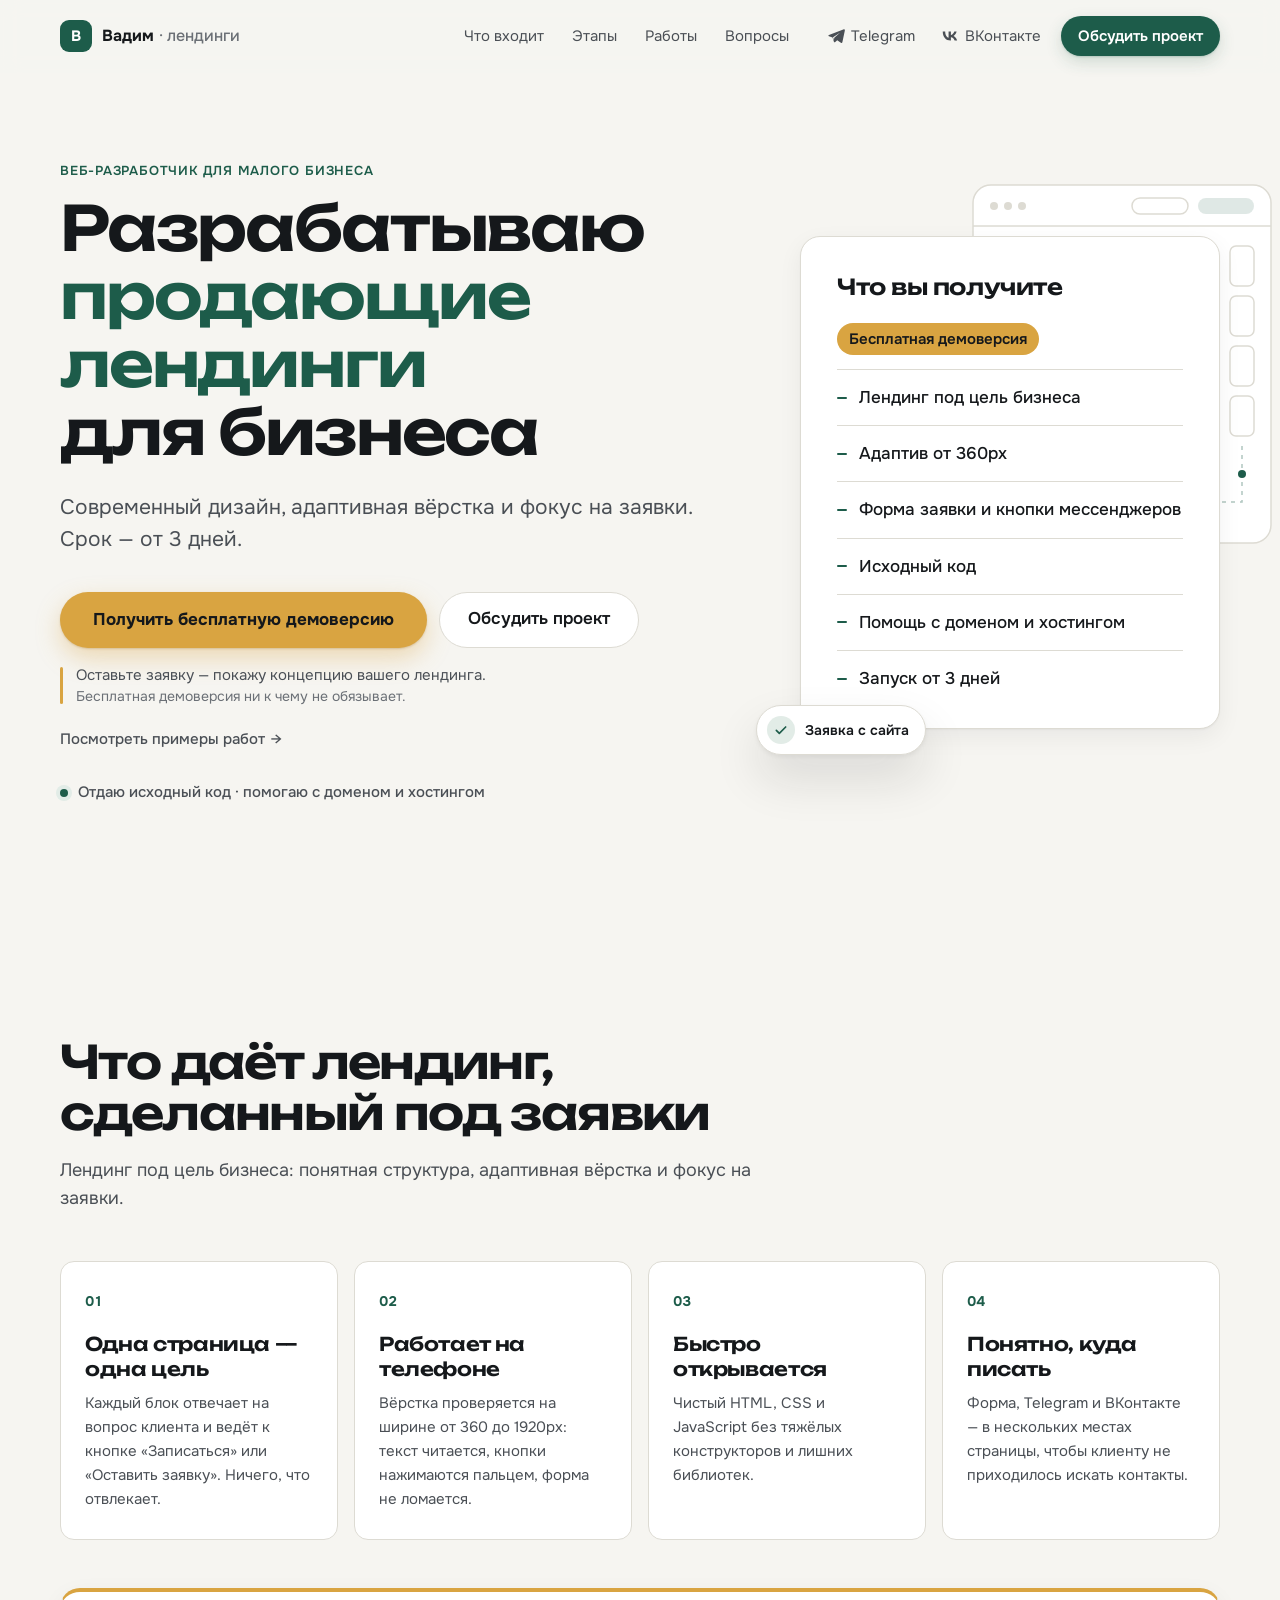
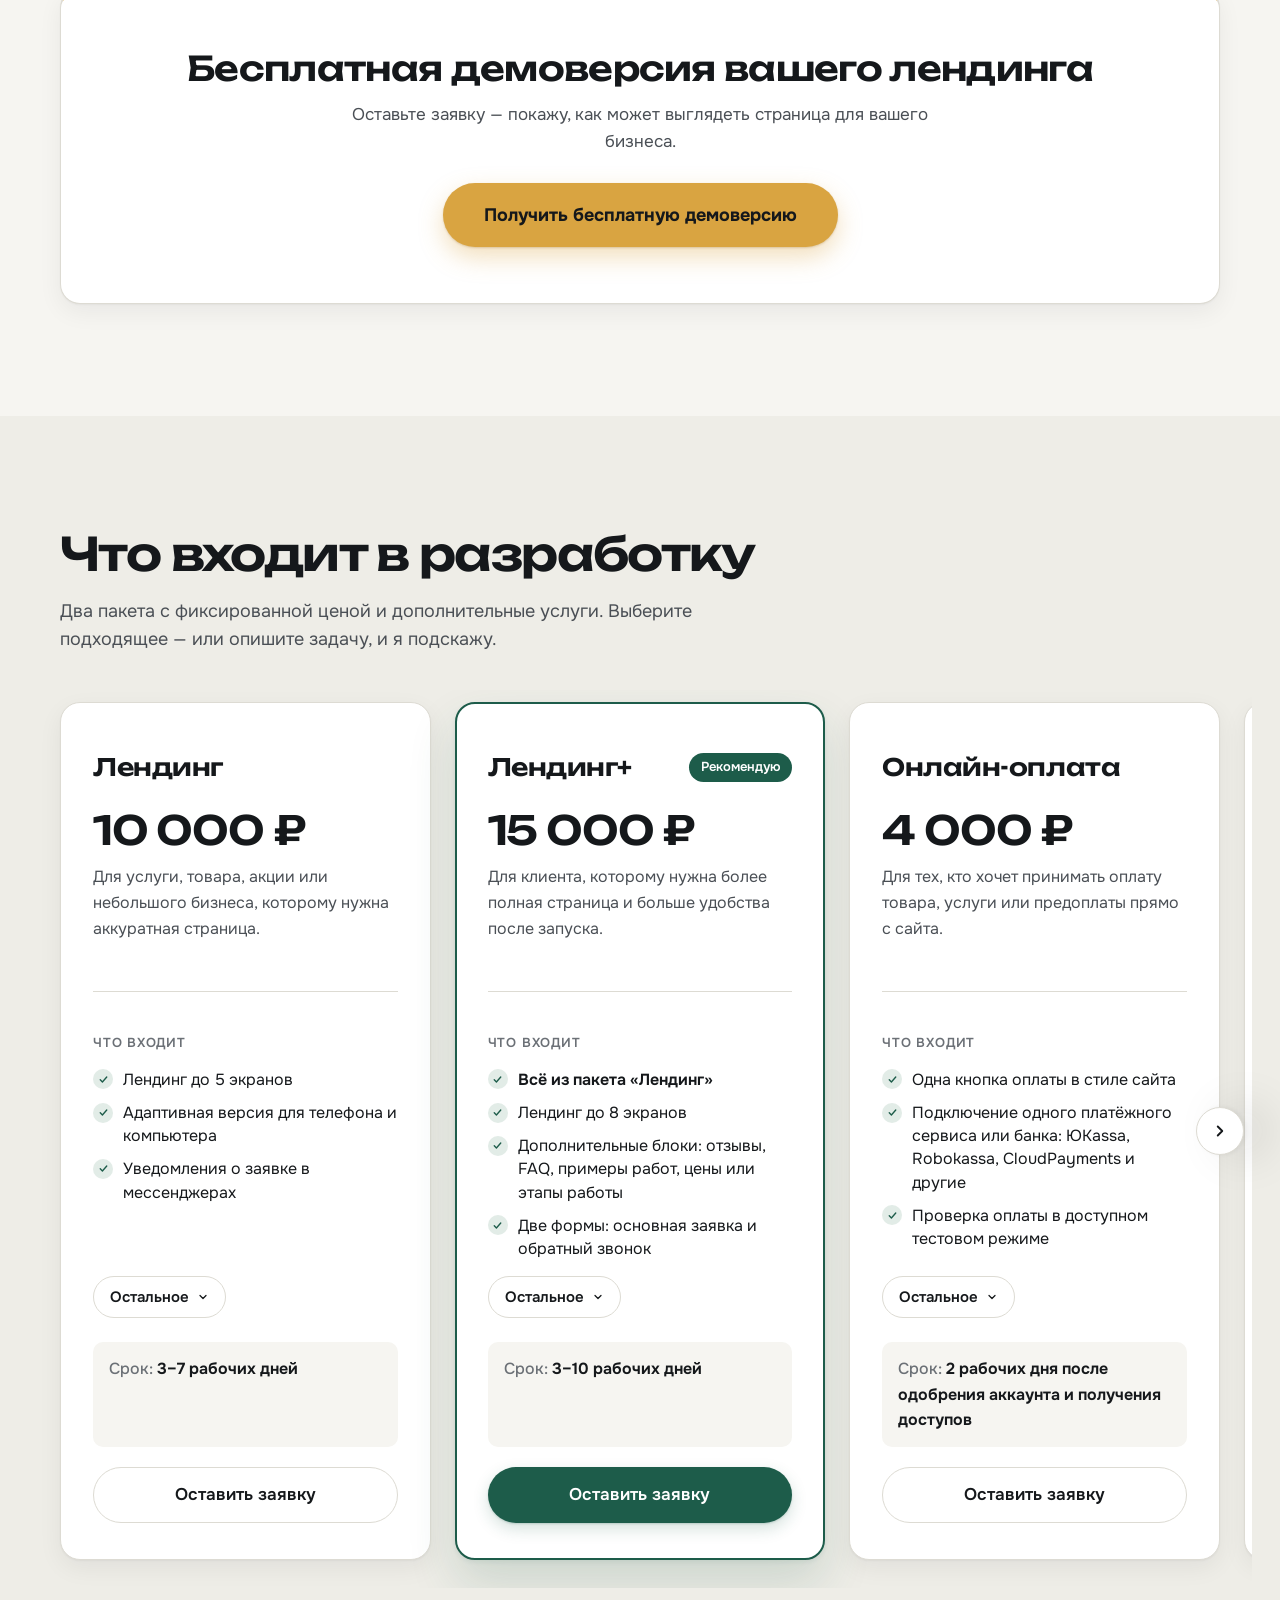
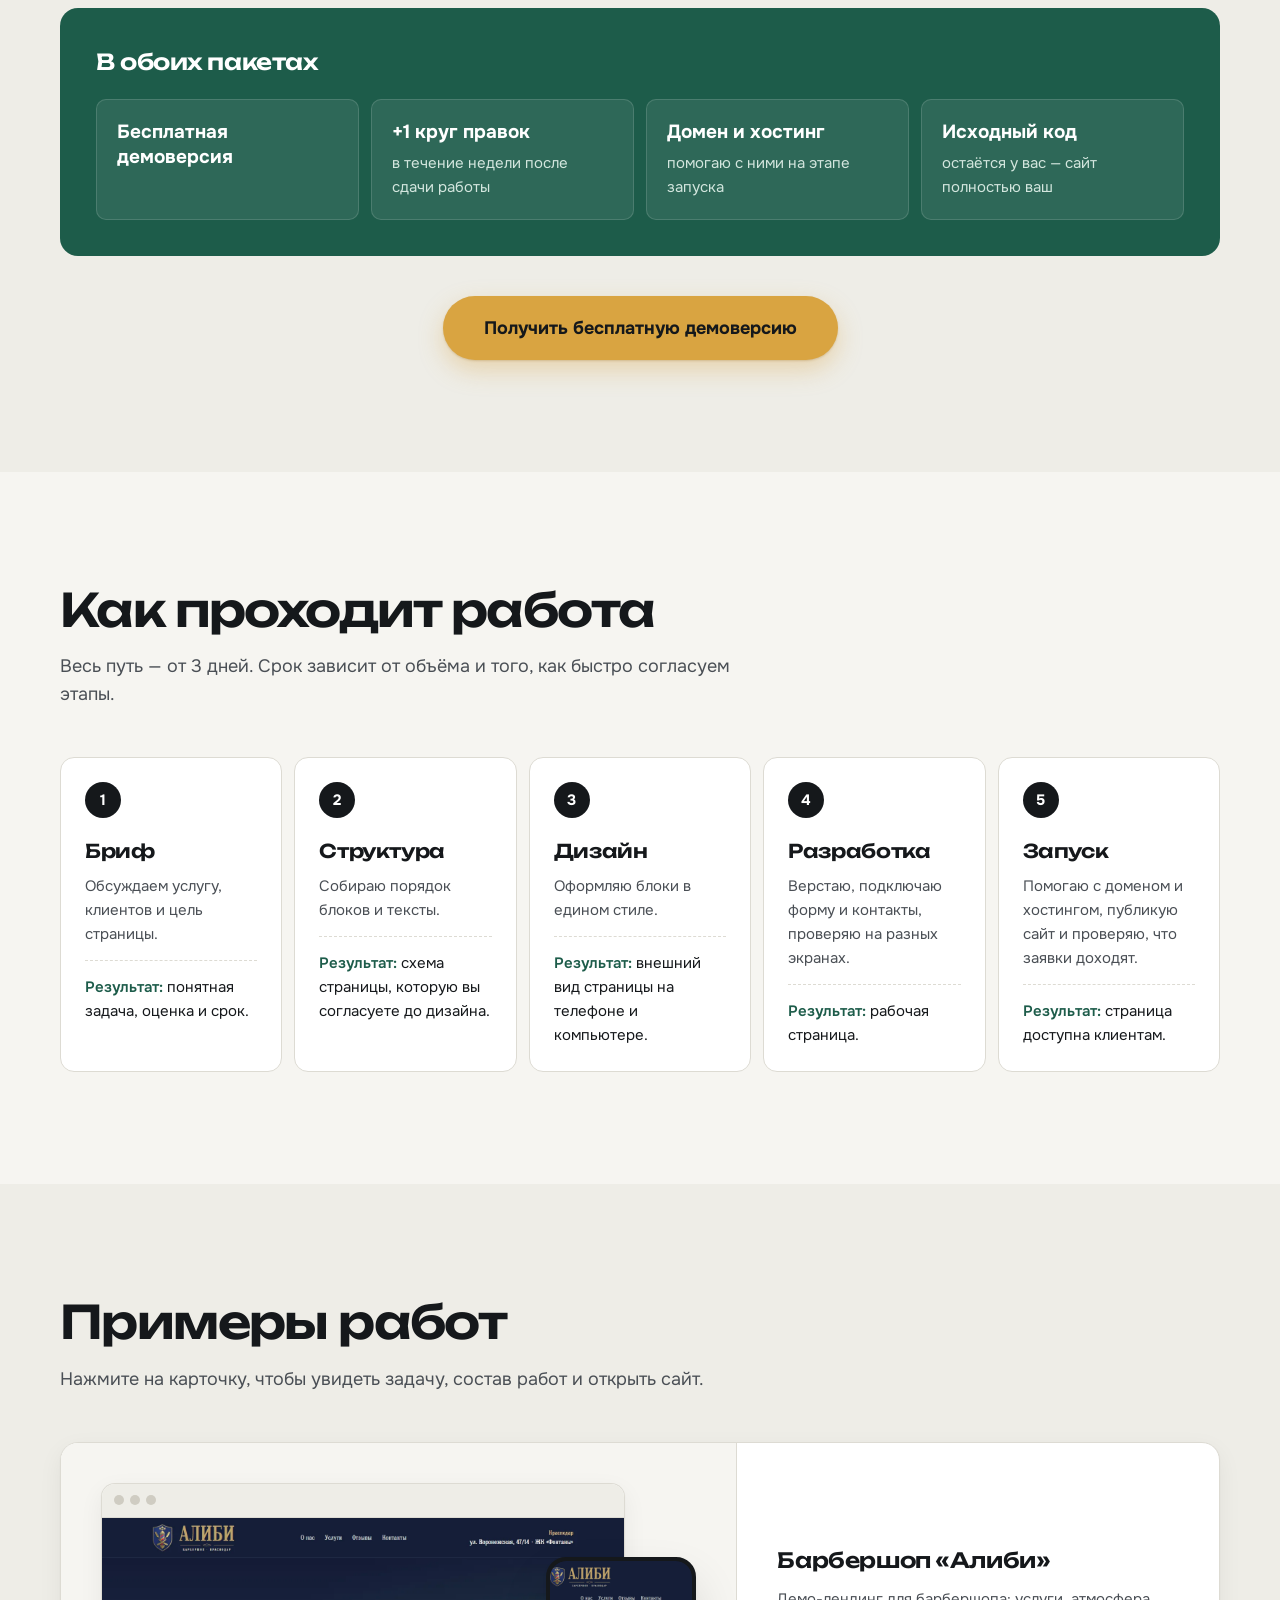
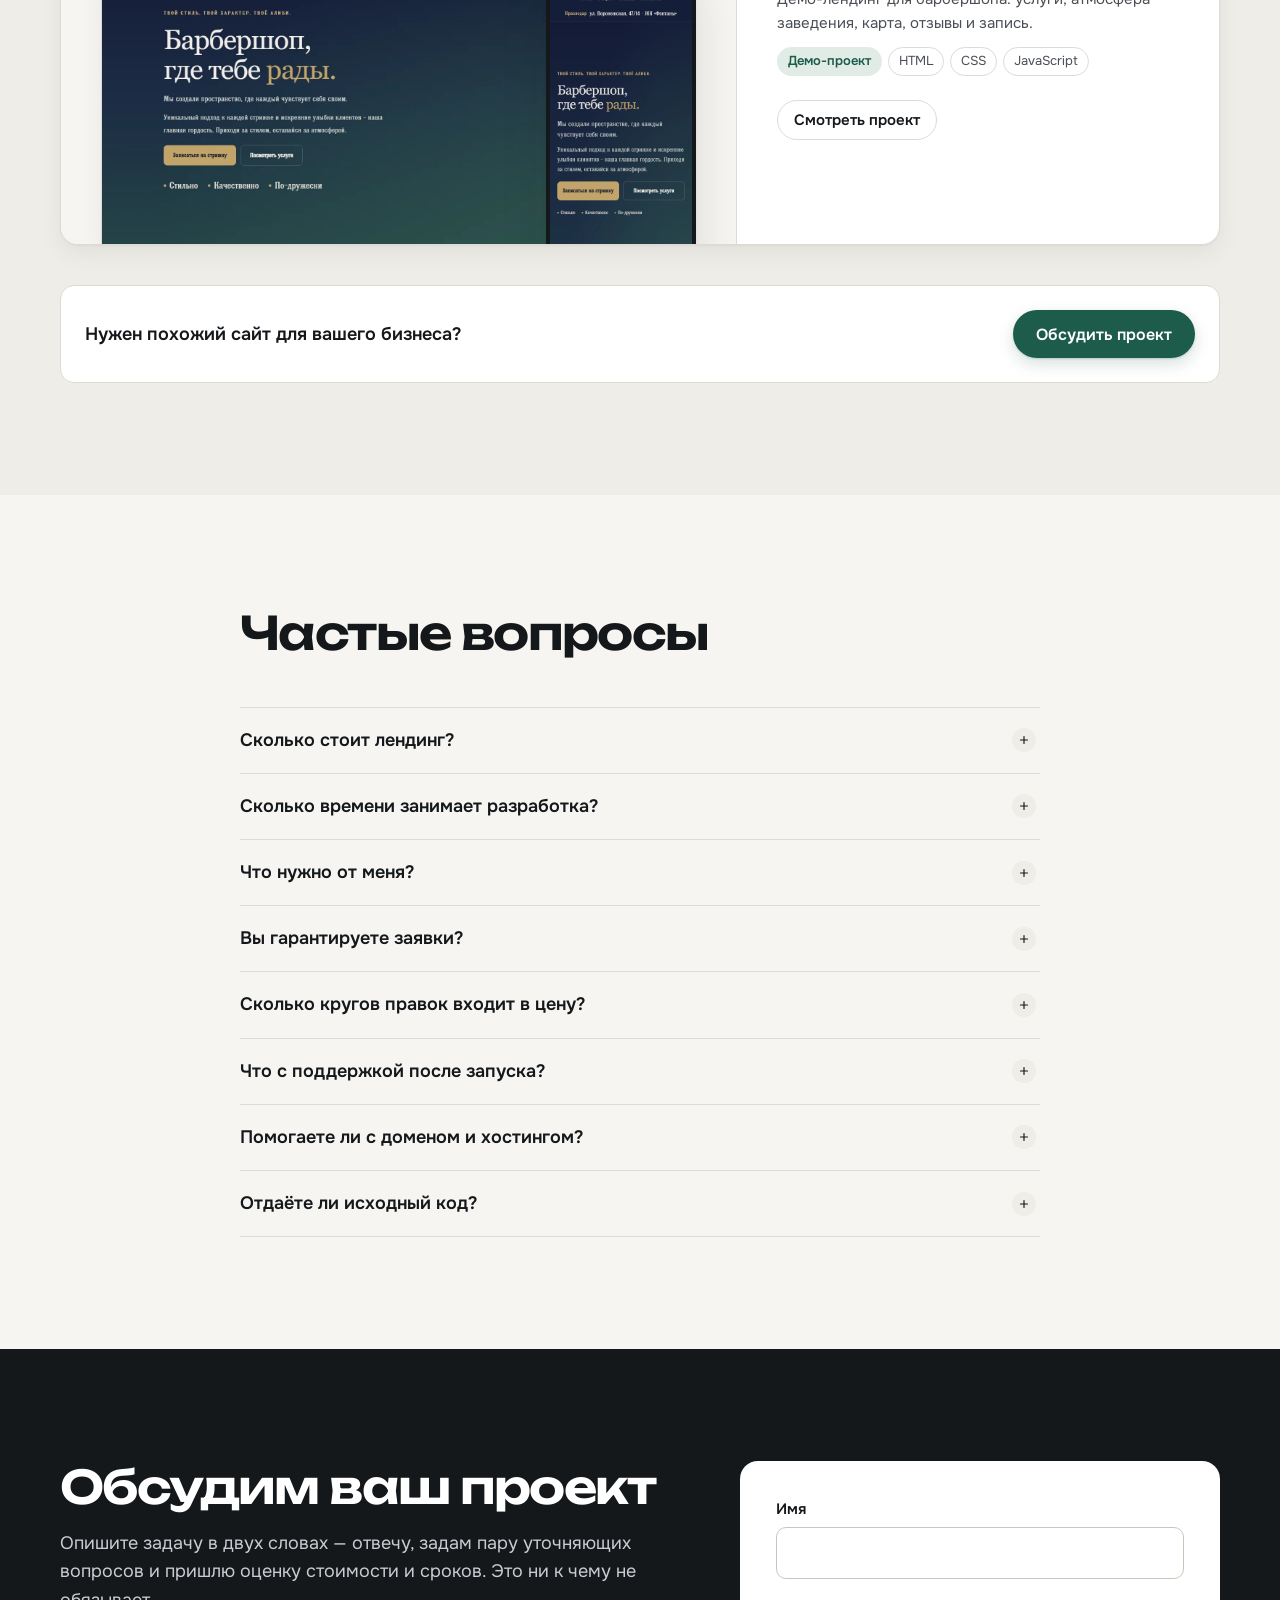
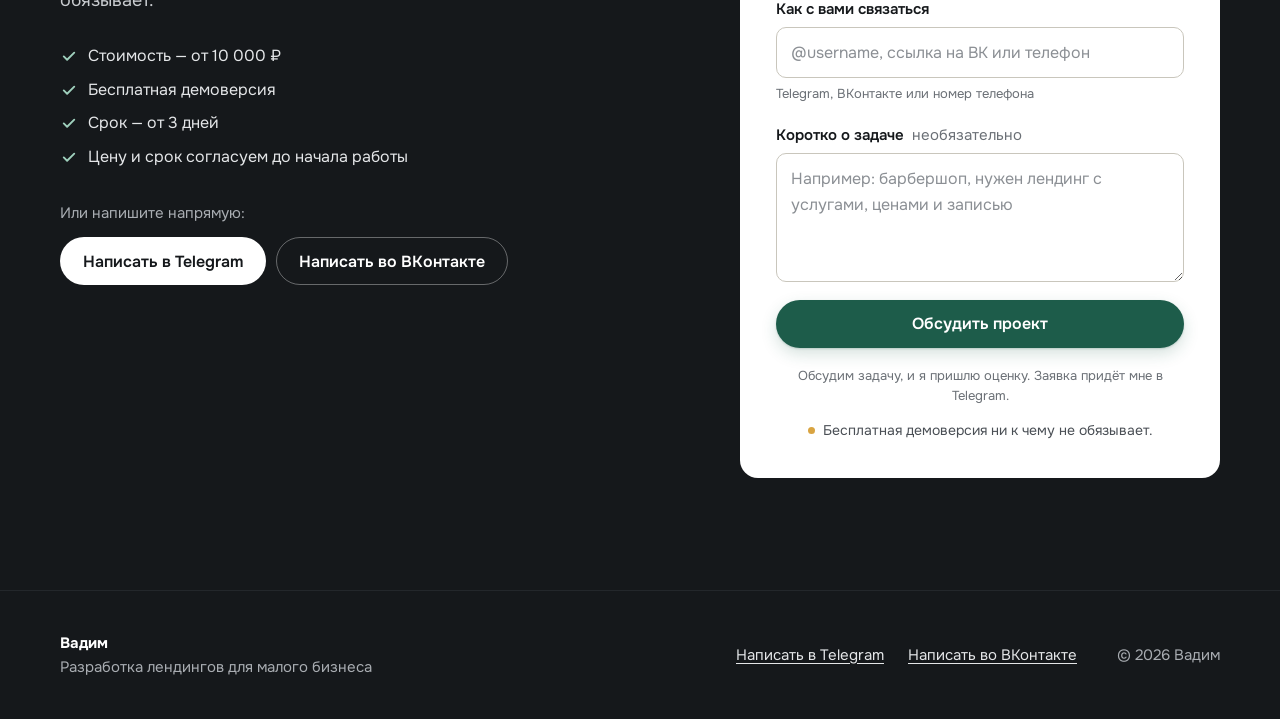
==== commit 9757e37f: "Тарифы: убрана Метрика из «Лендинг» и «Лендинг+» Co-Authored-By: Claude Opus 5.5 <noreply@anthropic." ====
--- a/index.html
+++ b/index.html
@@ -220,7 +220,6 @@
                     <li>Помогаю с текстом при необходимости</li>
                     <li>Одна форма заявки или кнопка «Заказать звонок»</li>
                     <li>Публикация на вашем домене</li>
-                    <li>Подключение Яндекс.Метрики</li>
                     <li>2 раунда правок</li>
                     <li>Короткая инструкция: как самостоятельно менять тексты и фото</li>
                   </ul>
@@ -260,7 +259,6 @@
                 <div class="tier__more-body">
                   <ul class="tier__list tier__list--in">
                     <li>Интеграция карт</li>
-                    <li>Подключение Яндекс.Метрики с 2 целями</li>
                     <li>Базовые SEO-настройки: Title и Description</li>
                     <li>Проверка корректного отображения на основных устройствах</li>
                     <li>3 раунда правок</li>
--- a/styles.css
+++ b/styles.css
@@ -691,27 +691,41 @@
   .tiers > .tier > .tier__block { display: block; }
 }
 
+/* Стрелки поверх ленты — по центру карточек по вертикали, у левого и правого края */
 .carousel__nav {
+  position: absolute;
+  inset: 0;
+  z-index: 2;
   display: flex;
-  justify-content: flex-end;
-  gap: 10px;
-  margin-top: 20px;
+  align-items: center;
+  justify-content: space-between;
+  pointer-events: none;
 }
 .carousel__btn {
+  --btn: 48px;
   display: grid;
   place-items: center;
-  width: 48px;
-  height: 48px;
+  width: var(--btn);
+  height: var(--btn);
+  /* половина кнопки — на поле страницы, половина — на краю карточки, где только её отступ */
+  margin: 0 calc(var(--btn) / -2);
   border: 1px solid var(--line);
   border-radius: 50%;
   background: var(--surface) url("assets/icons/chevron-down.svg") center / 18px no-repeat;
+  box-shadow: var(--shadow-lg);
   cursor: pointer;
+  pointer-events: auto;
   transform: rotate(90deg);
-  transition: border-color .2s, box-shadow .2s, opacity .2s;
+  transition: border-color .2s, box-shadow .2s, opacity .2s, visibility .2s;
 }
 .carousel__btn--next { transform: rotate(-90deg); }
-.carousel__btn:hover:not(:disabled) { border-color: var(--ink); box-shadow: var(--shadow); }
-.carousel__btn:disabled { opacity: .35; cursor: default; }
+.carousel__btn:hover:not(:disabled) { border-color: var(--ink); }
+/* В начале и в конце ленты лишняя стрелка скрыта, чтобы не закрывать карточку */
+.carousel__btn:disabled { opacity: 0; visibility: hidden; }
+@media (max-width: 559px) {
+  /* на телефоне поле страницы узкое — кнопка меньше и прижата к краю экрана */
+  .carousel__btn { --btn: 36px; margin: 0 calc(var(--gutter) * -1); background-size: 14px; }
+}
 
 .tier {
   display: grid;
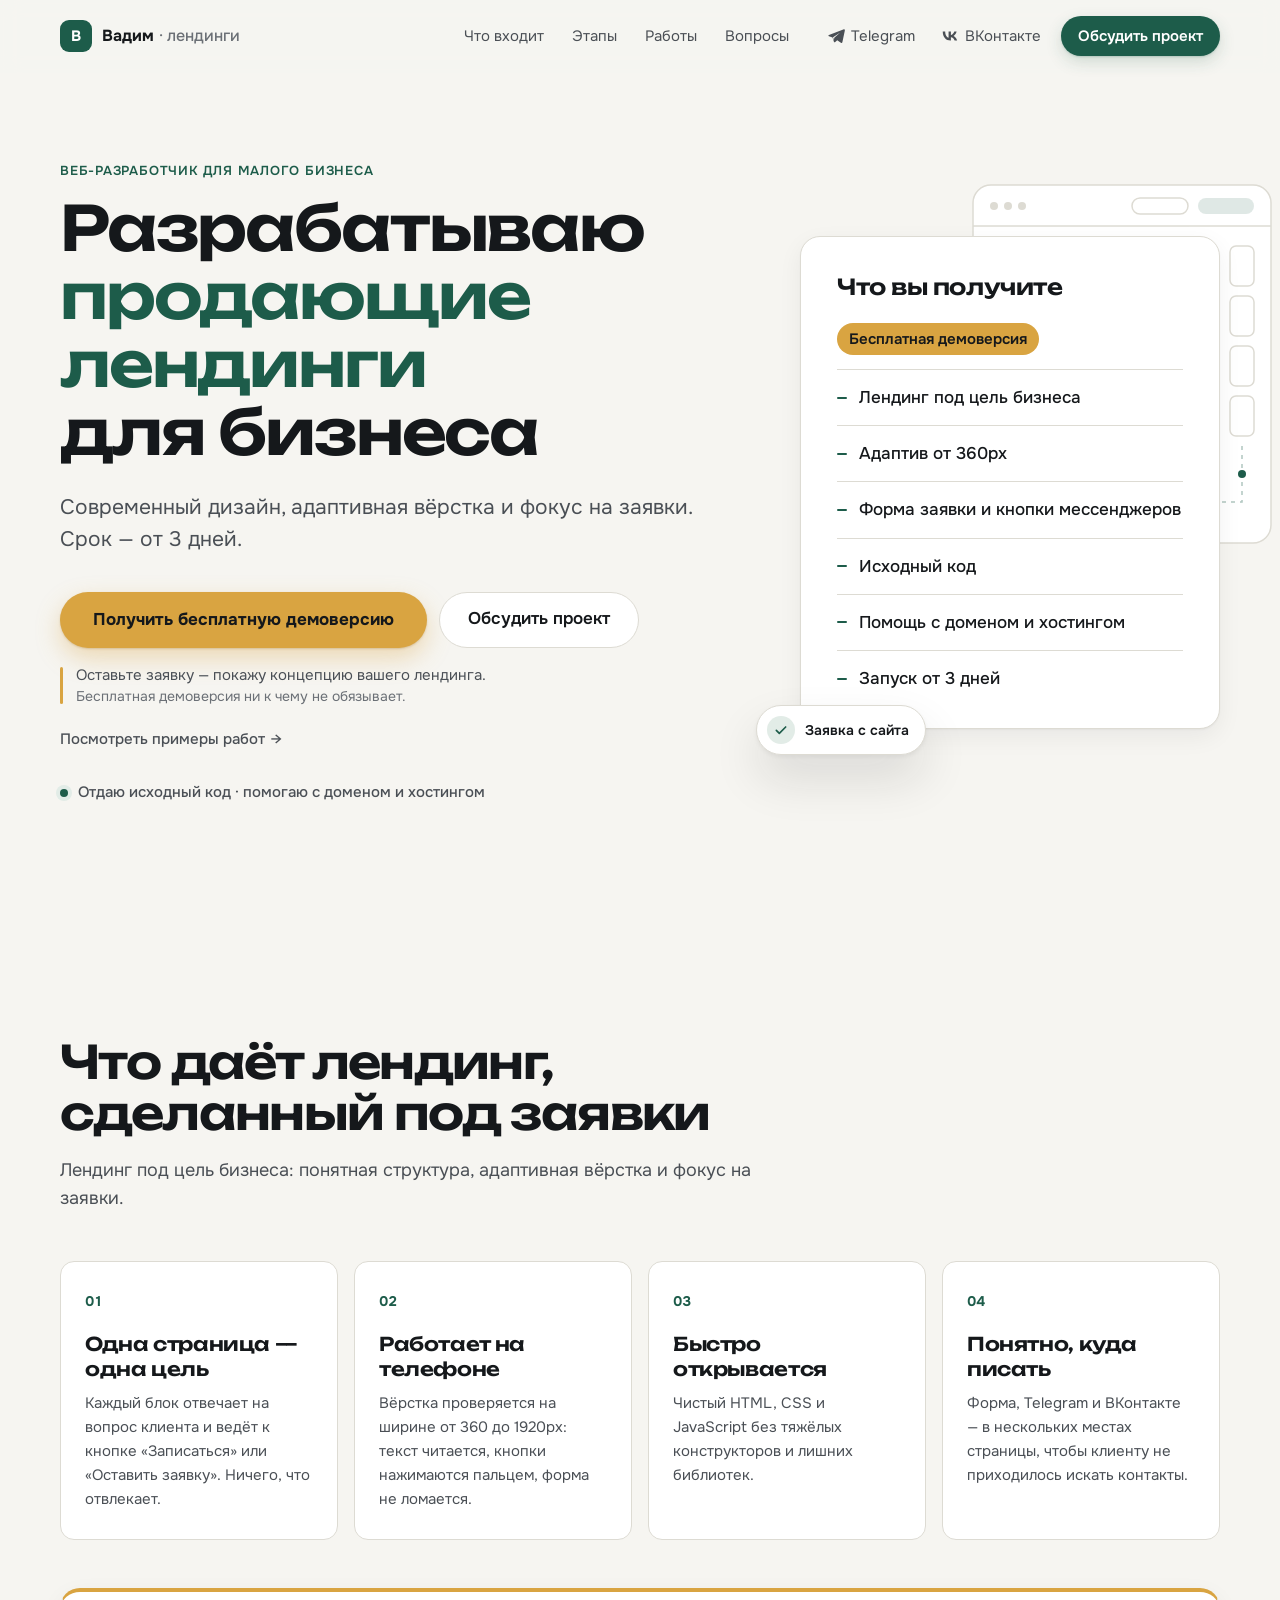
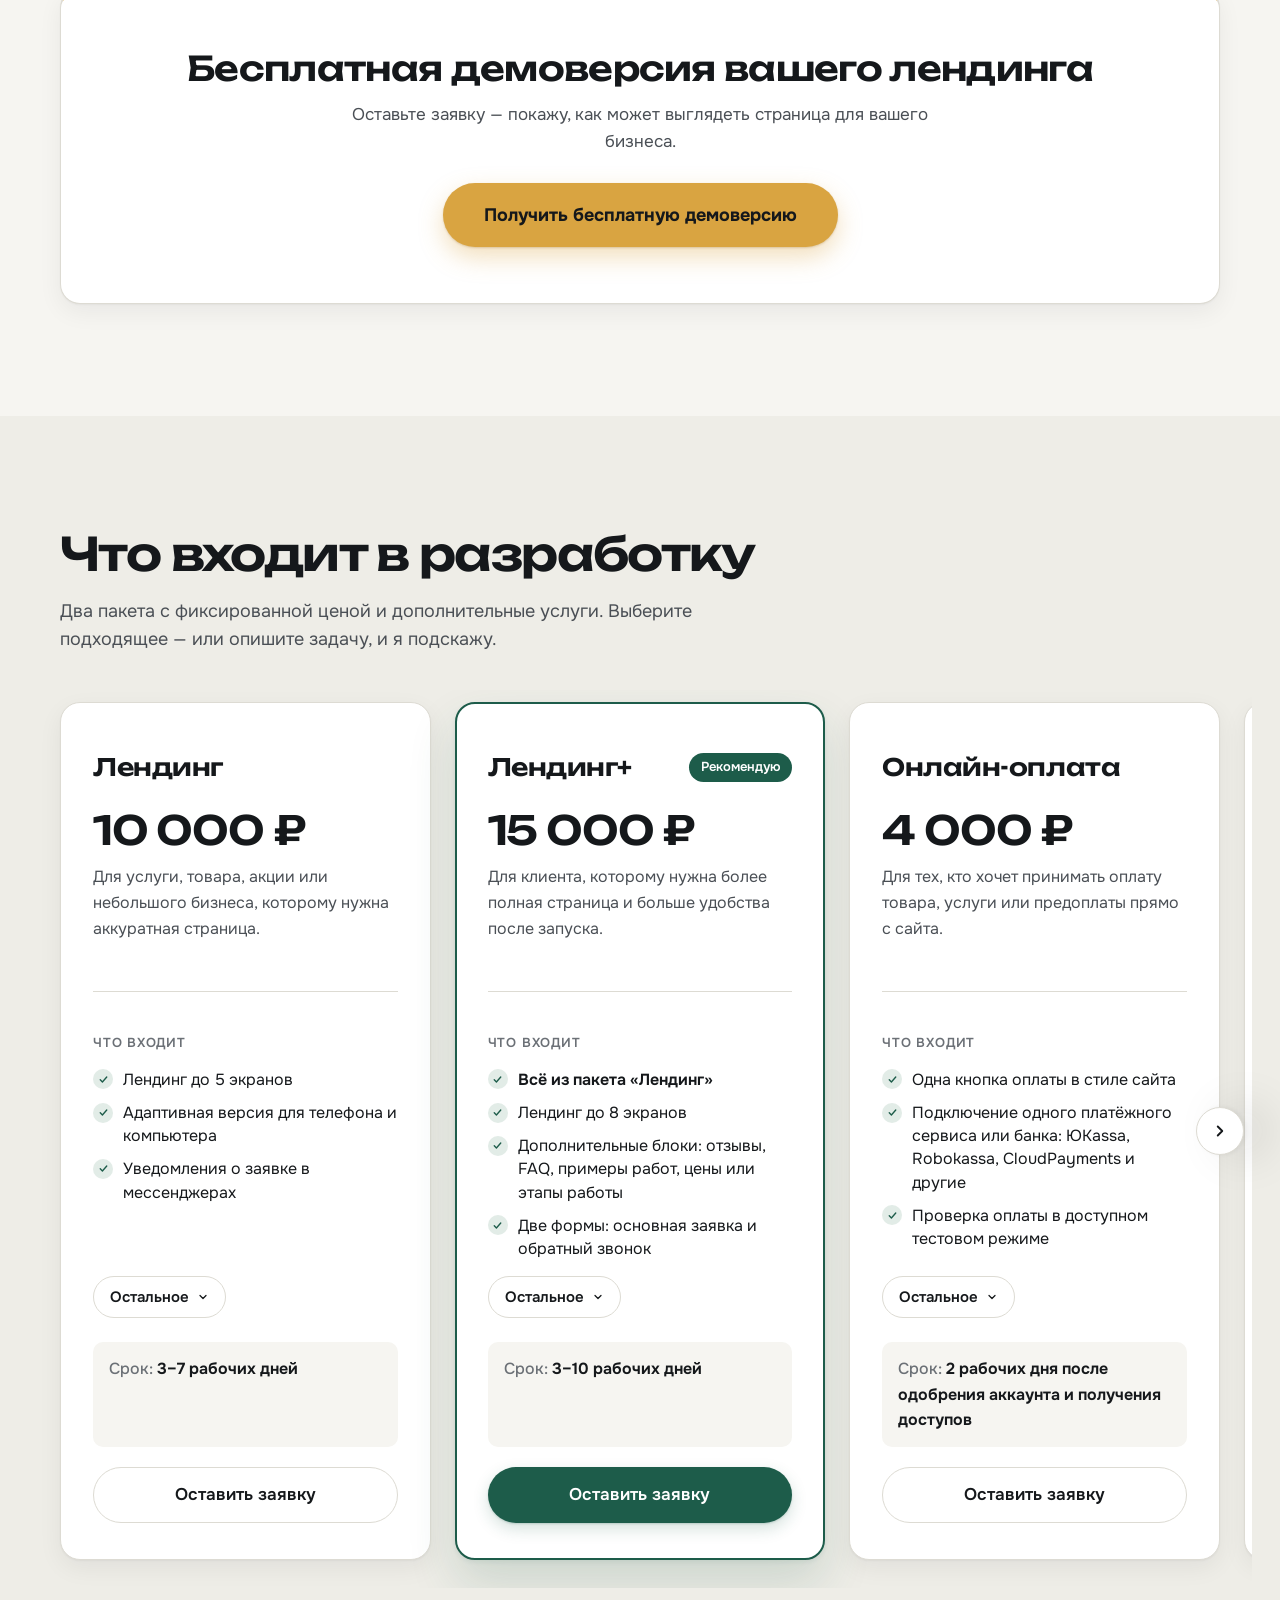
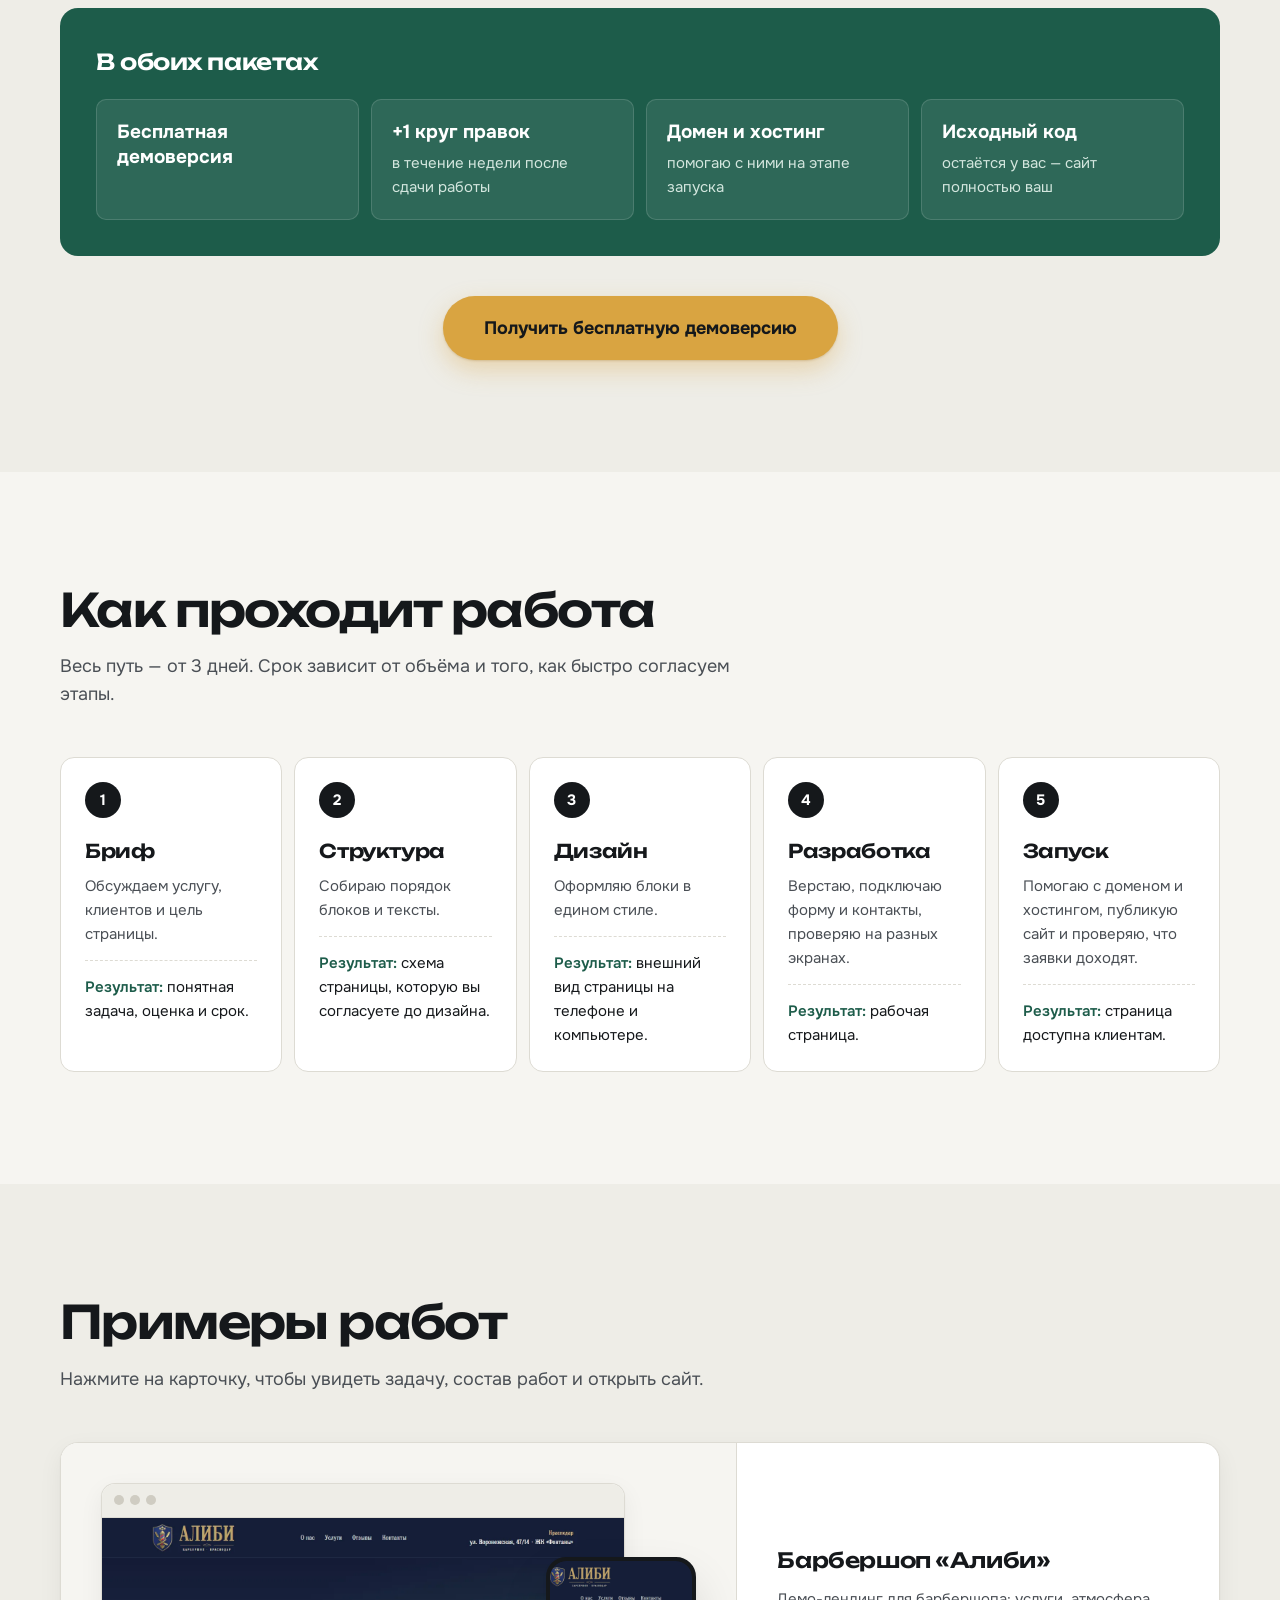
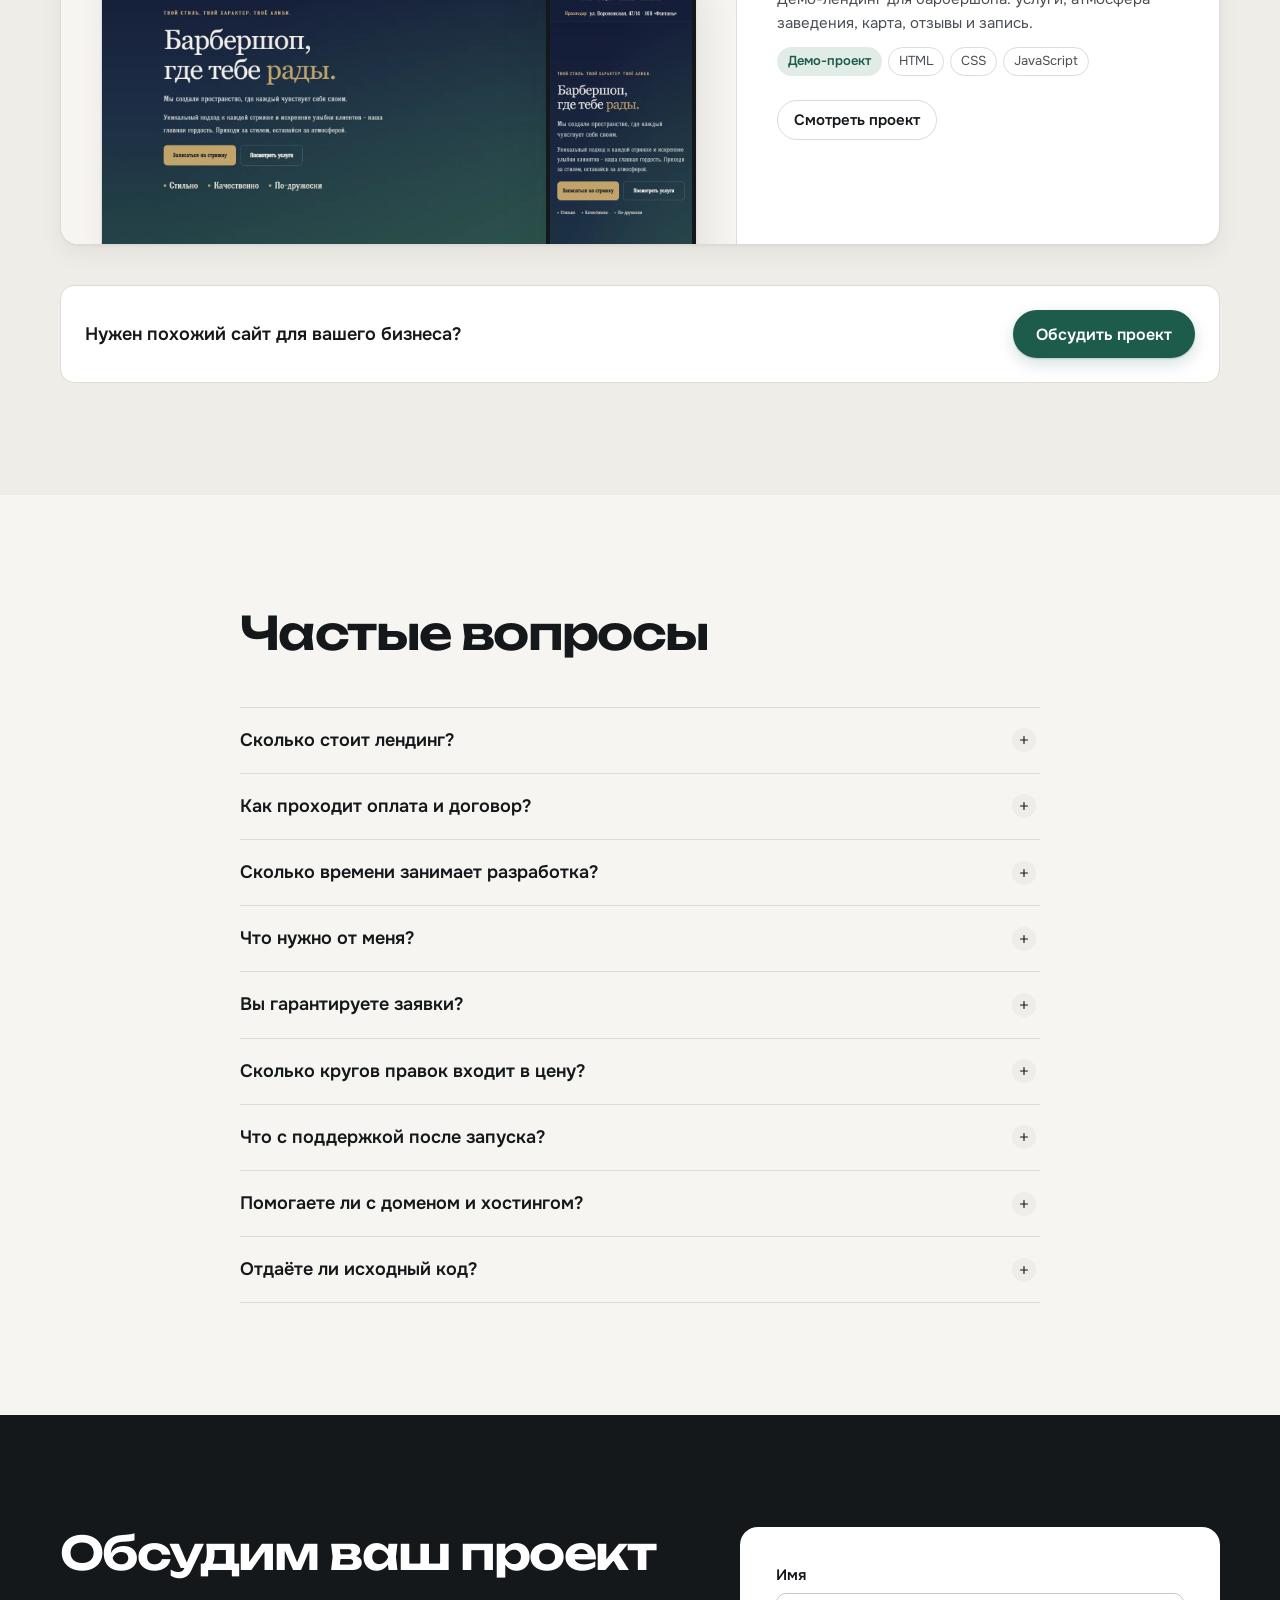
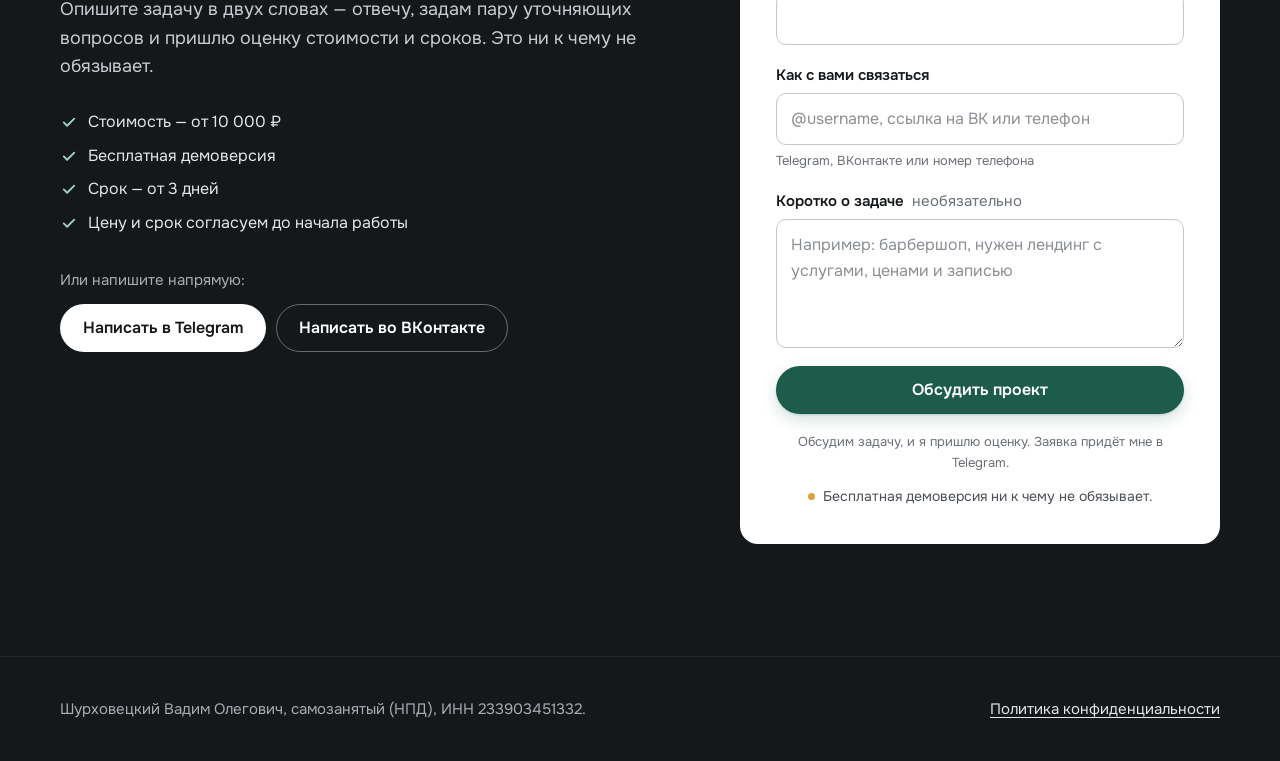
==== commit 6cca4db7: "Политика конфиденциальности, согласие в форме, реквизиты в футере, FAQ об оплате; v=6 Co-Authored-By" ====
--- a/index.html
+++ b/index.html
@@ -1,5 +1,5 @@
 <!doctype html>
-<!-- Лендинг Вадима, версия 5. Тексты — в content.md, данные портфолио — в script.js -->
+<!-- Лендинг Вадима, версия 6. Тексты — в content.md, данные портфолио — в script.js -->
 <html lang="ru">
 <head>
   <meta charset="utf-8">
@@ -50,7 +50,7 @@
   <link rel="preconnect" href="https://fonts.googleapis.com">
   <link rel="preconnect" href="https://fonts.gstatic.com" crossorigin>
   <link rel="stylesheet" href="https://fonts.googleapis.com/css2?family=Onest:wght@400;500;600;700&family=Unbounded:wght@600&display=swap">
-  <link rel="stylesheet" href="styles.css?v=5">
+  <link rel="stylesheet" href="styles.css?v=6">
   <script>document.documentElement.classList.add('js');</script>
 </head>
 <body>
@@ -549,6 +549,10 @@
             <p>От 10 000 ₽. Пакет «Лендинг» — 10 000 ₽, «Лендинг+» — 15 000 ₽. Что входит в каждый, можно посмотреть <a class="text-link" href="#included">здесь</a>.</p>
           </details>
           <details class="faq__item reveal">
+            <summary>Как проходит оплата и договор?</summary>
+            <p>Работаю по договору. Предоплата 50% после согласования задачи и сроков, остаток после приёмки работы и до публикации на вашем домене. Оплата переводом на карту, чек при необходимости выдаю. Цену и срок фиксируем до начала работы.</p>
+          </details>
+          <details class="faq__item reveal">
             <summary>Сколько времени занимает разработка?</summary>
             <p>От 3 дней: «Лендинг» — 3–7 рабочих дней, «Лендинг+» — 3–10 рабочих дней. Простой лендинг по готовым материалам — быстрее, страница с интеграциями — дольше. Срок фиксируем до начала работы.</p>
           </details>
@@ -625,6 +629,16 @@
               <p class="field__error" id="f-task-error" aria-live="polite"></p>
             </div>
 
+            <!-- Согласие на обработку данных: появляется при первой попытке отправить форму (script.js) -->
+            <div class="field field--consent" id="f-consent-field" hidden>
+              <label class="consent" for="f-consent">
+                <input class="consent__input" id="f-consent" name="consent" type="checkbox" required
+                       aria-describedby="f-consent-error">
+                <span class="consent__text">Согласен(на) на обработку персональных данных и принимаю <a class="text-link" href="privacy.html" target="_blank" rel="noopener">политику конфиденциальности</a></span>
+              </label>
+              <p class="field__error" id="f-consent-error" aria-live="polite"></p>
+            </div>
+
             <button class="btn btn--primary btn--block" type="submit" id="form-submit">Обсудить проект</button>
             <p class="form__note">Обсудим задачу, и я пришлю оценку. Заявка придёт мне в Telegram.</p>
             <p class="form__free">Бесплатная демоверсия ни к чему не обязывает.</p>
@@ -655,15 +669,8 @@
 
   <footer class="footer">
     <div class="container footer__inner">
-      <div>
-        <p class="footer__name">Вадим</p>
-        <p class="footer__text">Разработка лендингов для малого бизнеса</p>
-      </div>
-      <ul class="footer__links">
-        <li><a href="https://t.me/illemmy" target="_blank" rel="noopener">Написать в Telegram</a></li>
-        <li><a href="https://vk.ru/landingv" target="_blank" rel="noopener">Написать во ВКонтакте</a></li>
-      </ul>
-      <p class="footer__copy">© 2026 Вадим</p>
+      <p>Шурховецкий Вадим Олегович, самозанятый (НПД), ИНН 233903451332.</p>
+      <a class="footer__link" href="privacy.html">Политика конфиденциальности</a>
     </div>
   </footer>
 
@@ -714,7 +721,7 @@
     </div>
   </dialog>
 
-  <script src="projects.js?v=5"></script>
-  <script src="script.js?v=5"></script>
+  <script src="projects.js?v=6"></script>
+  <script src="script.js?v=6"></script>
 </body>
 </html>
--- a/styles.css
+++ b/styles.css
@@ -683,13 +683,6 @@
   row-gap: 0;
   align-content: start;
 }
-/* На телефоне карточки видны по одной — общие строки только добавили бы пустоты,
-   особенно когда в одной карточке раскрыто «Остальное» */
-@media (max-width: 899px) {
-  .tiers { grid-template-rows: auto; align-items: start; }
-  .tiers > .tier { grid-row: auto; grid-template-rows: none; display: flex; flex-direction: column; }
-  .tiers > .tier > .tier__block { display: block; }
-}
 
 /* Стрелки поверх ленты — по центру карточек по вертикали, у левого и правого края */
 .carousel__nav {
@@ -1142,6 +1135,39 @@
 .field__error { color: var(--error); font-size: 14px; }
 .field__error:empty { display: none; }
 
+/* Согласие на обработку данных: вся строка — большая зона нажатия, удобная на телефоне */
+.field--consent { animation: fade-in .25s ease-out; }
+.consent {
+  display: flex;
+  align-items: flex-start;
+  gap: 12px;
+  min-height: 48px;
+  padding: 12px 14px;
+  border: 1px solid #c9c6bc;
+  border-radius: var(--radius-sm);
+  background: #fff;
+  color: var(--ink-soft);
+  font-size: 15px;
+  line-height: 1.45;
+  cursor: pointer;
+  -webkit-tap-highlight-color: transparent;
+  transition: border-color .2s, box-shadow .2s;
+}
+.consent:hover { border-color: #a9a69c; }
+.consent__input {
+  flex-shrink: 0;
+  width: 22px;
+  height: 22px;
+  margin: 0;
+  accent-color: var(--accent);
+  cursor: pointer;
+}
+.consent__input:focus-visible { outline-offset: 2px; }
+.consent:has(.consent__input[aria-invalid="true"]) {
+  border-color: var(--error);
+  box-shadow: 0 0 0 3px rgba(180, 35, 24, .12);
+}
+
 .form__note { color: var(--ink-mute); font-size: 13px; text-align: center; }
 .form__free {
   margin-top: -6px;
@@ -1199,15 +1225,41 @@
 }
 .footer__inner {
   display: grid;
-  gap: 20px;
+  gap: 8px;
 }
 @media (min-width: 768px) {
-  .footer__inner { grid-template-columns: 1fr auto auto; align-items: center; gap: 40px; }
-}
-.footer__name { color: #fff; font-weight: 700; }
-.footer__links { display: flex; flex-wrap: wrap; gap: 8px 24px; }
-.footer__links a { color: #e4e6e8; text-underline-offset: 3px; }
-.footer__links a:hover { color: #fff; }
+  .footer__inner { grid-template-columns: 1fr auto; align-items: center; gap: 32px; }
+}
+.footer__link { color: #e4e6e8; text-underline-offset: 3px; }
+.footer__link:hover { color: #fff; }
+
+/* ===== Страница политики конфиденциальности ===== */
+.legal { padding-top: 48px; }
+/* Длинное «конфиденциальности» в широком Unbounded не помещается в 360px при обычном размере заголовка */
+.legal .section__title { font-size: clamp(22px, 6.4vw, 46px); overflow-wrap: anywhere; }
+.header__home { margin-left: auto; }
+.legal__lead { margin-top: 20px; color: var(--ink-soft); font-size: 18px; }
+.legal__date { margin-top: 6px; color: var(--ink-mute); font-size: 15px; }
+.legal h2 {
+  margin: 40px 0 12px;
+  font-size: clamp(19px, 2.4vw, 22px);
+  line-height: 1.3;
+}
+.legal p + p { margin-top: 10px; }
+.legal p, .legal li { color: var(--ink-soft); line-height: 1.65; }
+.legal ul { display: grid; gap: 8px; }
+.legal li { position: relative; padding-left: 18px; }
+.legal li::before {
+  content: "";
+  position: absolute;
+  left: 0;
+  top: .72em;
+  width: 6px;
+  height: 6px;
+  border-radius: 50%;
+  background: var(--accent);
+}
+.legal .legal__back { margin-top: 48px; }
 
 /* ===== Модальное окно ===== */
 .modal {
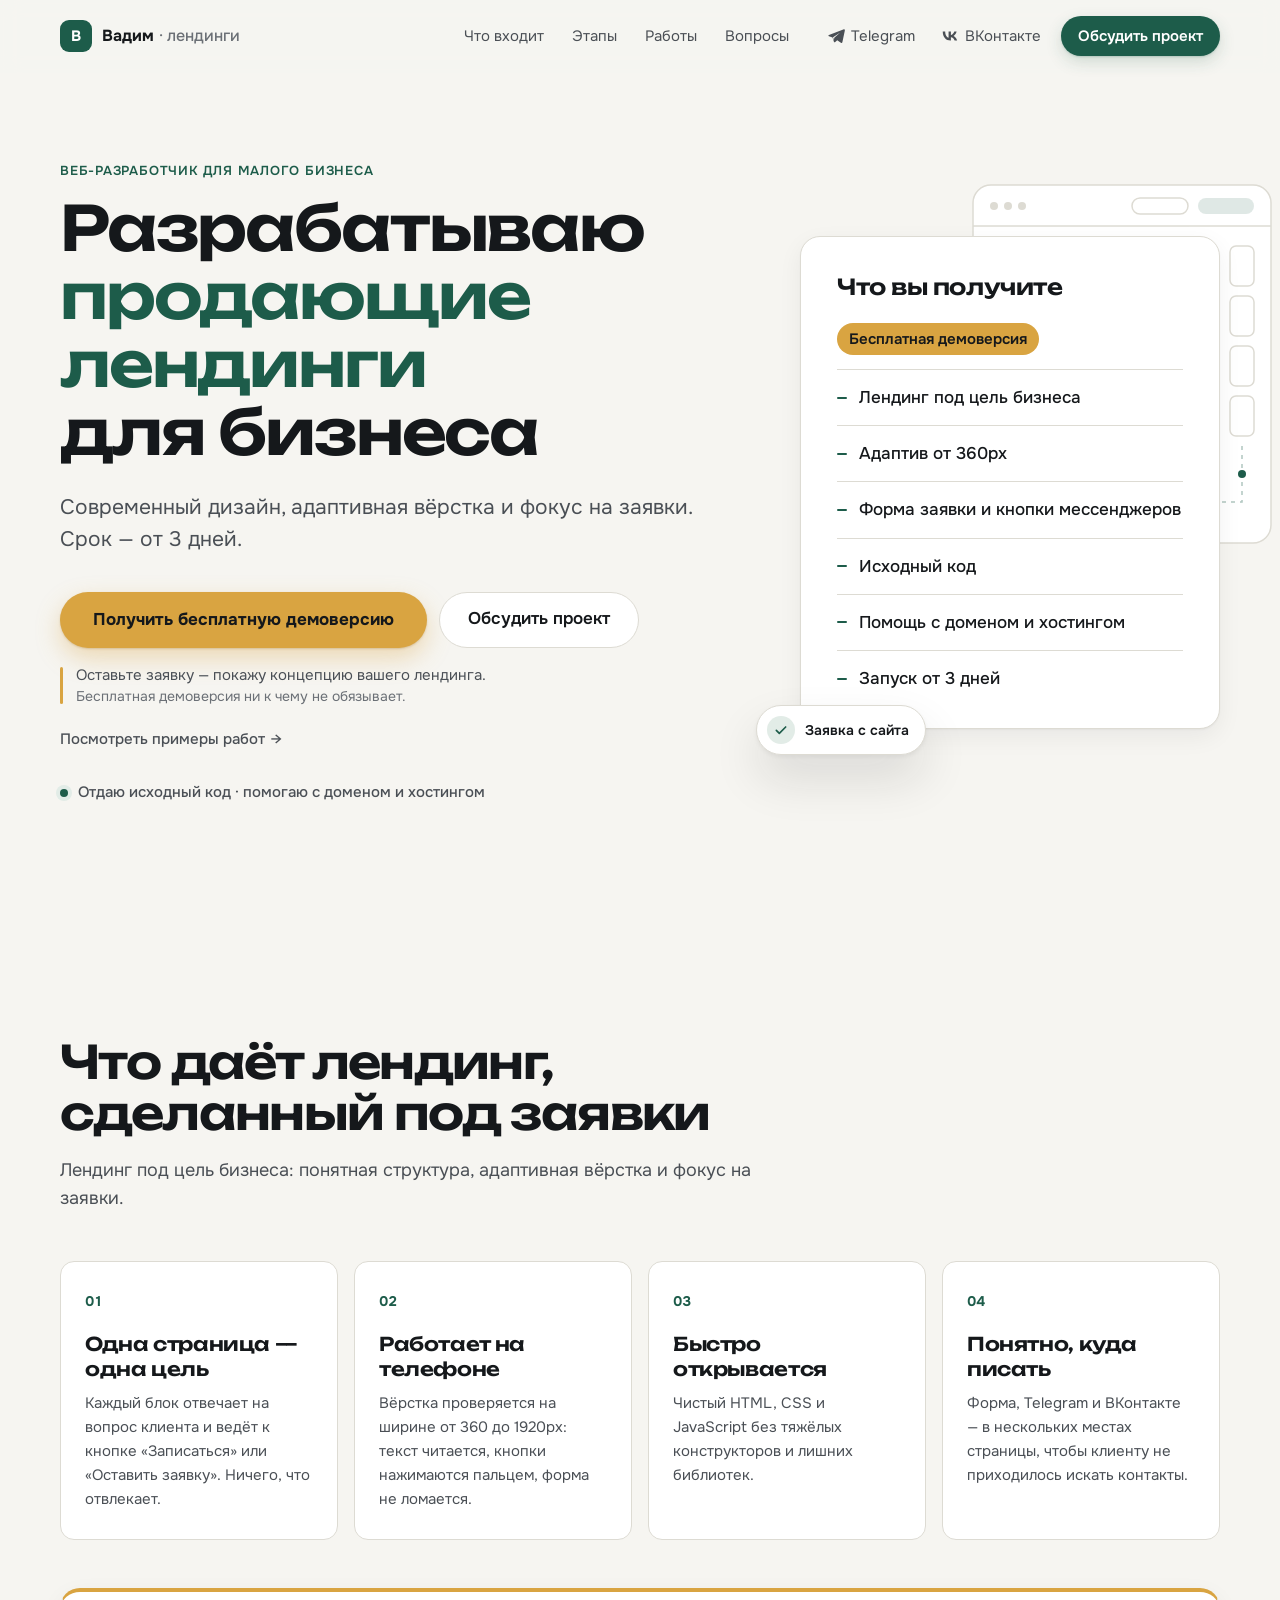
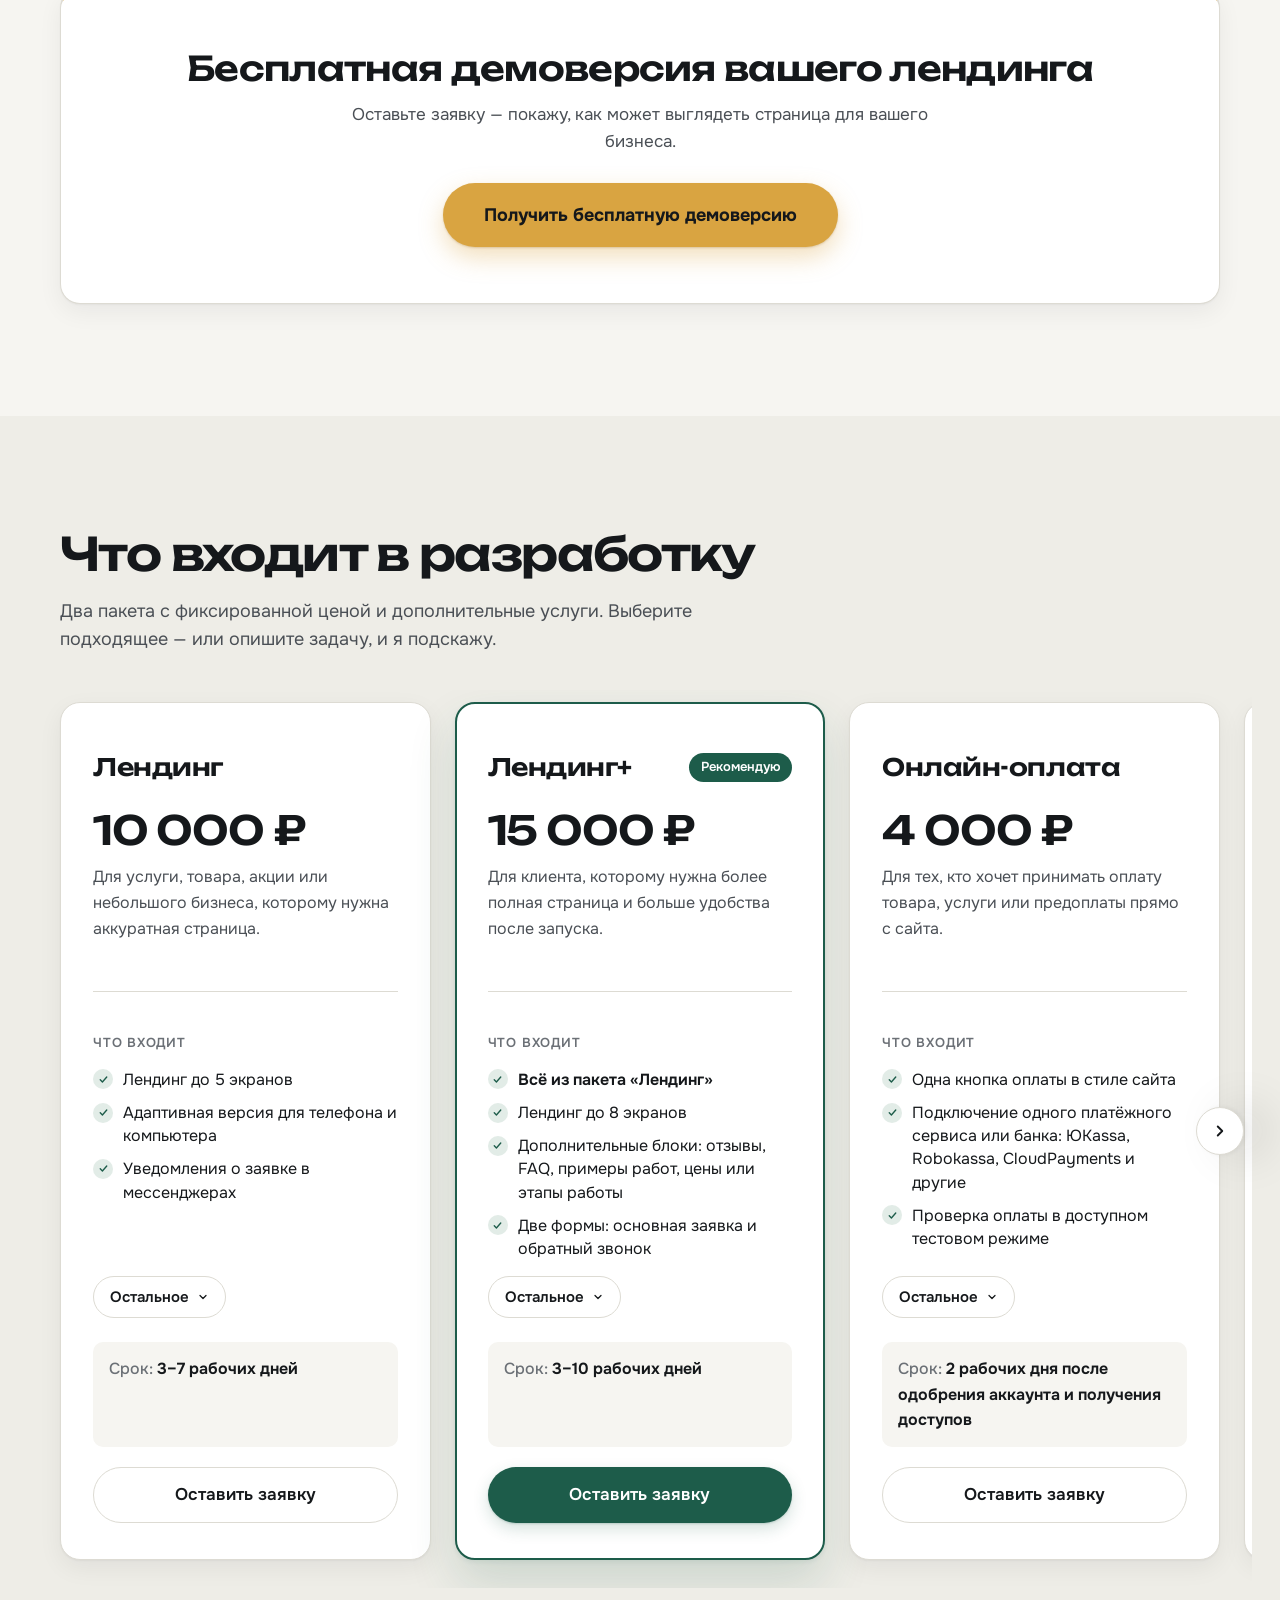
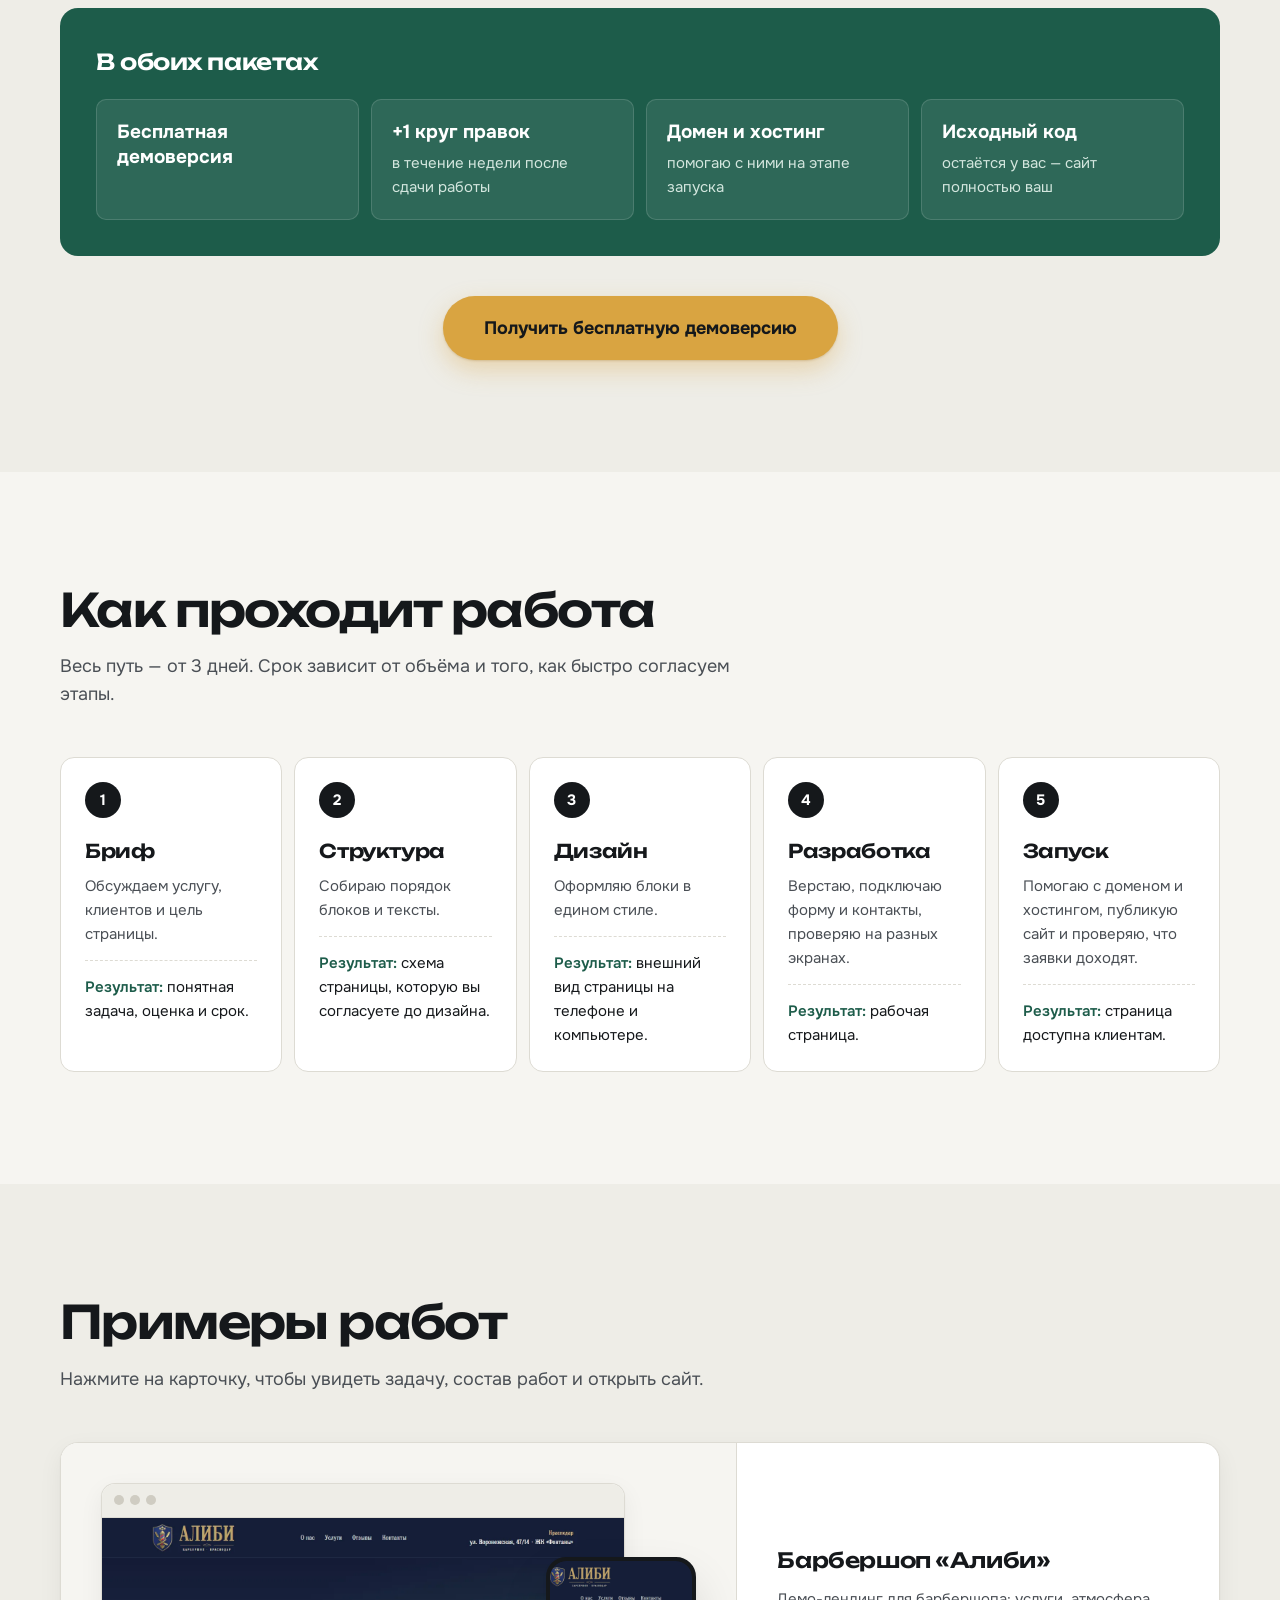
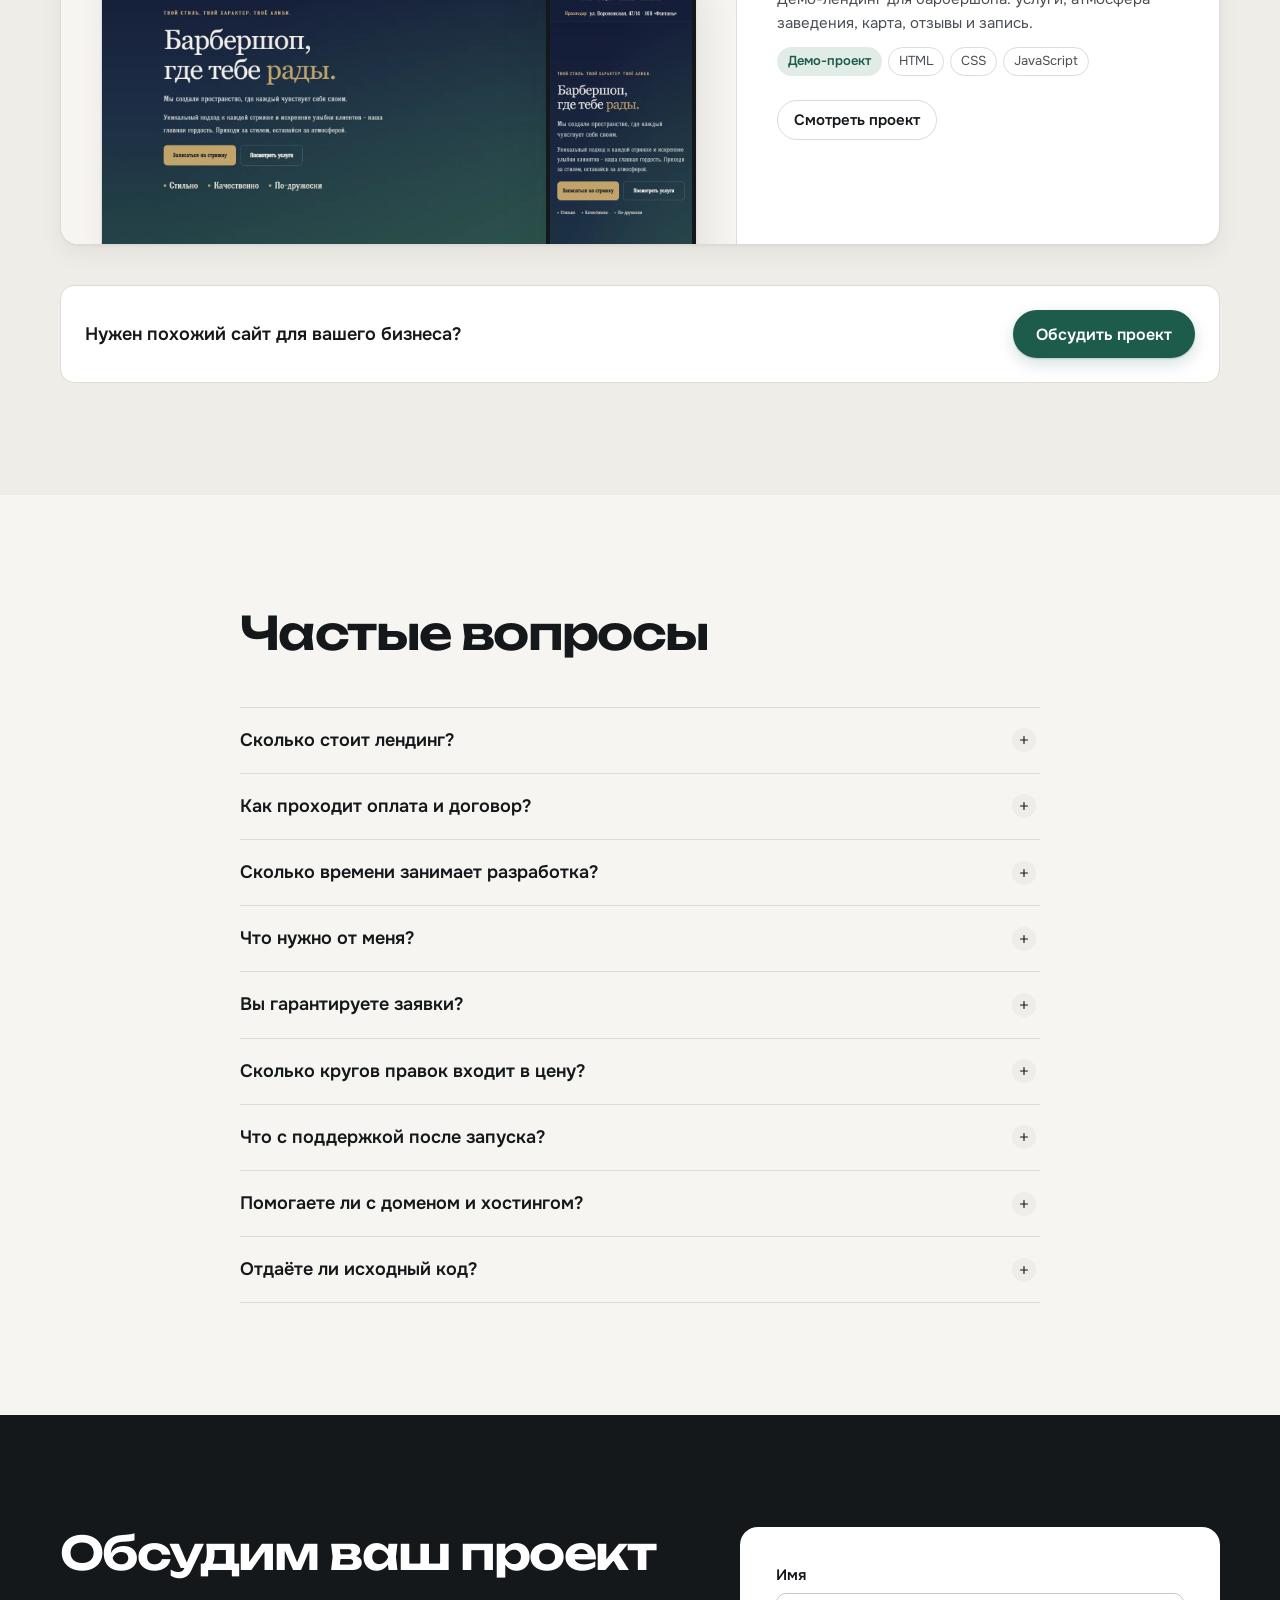
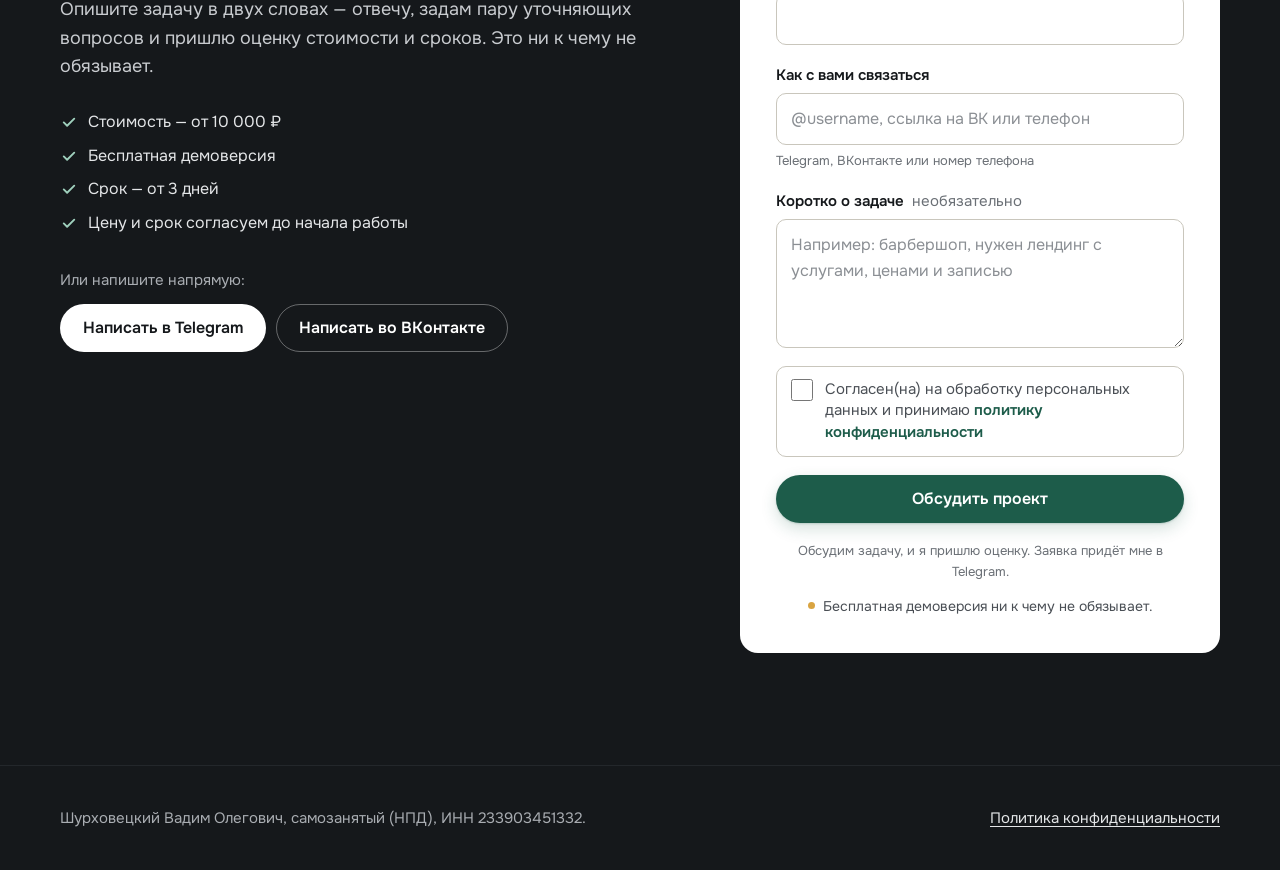
==== commit f5349e58: "Чекбокс согласия виден всегда; v=7 Co-Authored-By: Claude Opus 5.5 <noreply@anthropic.com>" ====
--- a/index.html
+++ b/index.html
@@ -1,5 +1,5 @@
 <!doctype html>
-<!-- Лендинг Вадима, версия 6. Тексты — в content.md, данные портфолио — в script.js -->
+<!-- Лендинг Вадима, версия 7. Тексты — в content.md, данные портфолио — в script.js -->
 <html lang="ru">
 <head>
   <meta charset="utf-8">
@@ -50,7 +50,7 @@
   <link rel="preconnect" href="https://fonts.googleapis.com">
   <link rel="preconnect" href="https://fonts.gstatic.com" crossorigin>
   <link rel="stylesheet" href="https://fonts.googleapis.com/css2?family=Onest:wght@400;500;600;700&family=Unbounded:wght@600&display=swap">
-  <link rel="stylesheet" href="styles.css?v=6">
+  <link rel="stylesheet" href="styles.css?v=7">
   <script>document.documentElement.classList.add('js');</script>
 </head>
 <body>
@@ -629,8 +629,8 @@
               <p class="field__error" id="f-task-error" aria-live="polite"></p>
             </div>
 
-            <!-- Согласие на обработку данных: появляется при первой попытке отправить форму (script.js) -->
-            <div class="field field--consent" id="f-consent-field" hidden>
+            <!-- Согласие на обработку данных: обязательное, без галочки форма не отправляется (script.js) -->
+            <div class="field field--consent" id="f-consent-field">
               <label class="consent" for="f-consent">
                 <input class="consent__input" id="f-consent" name="consent" type="checkbox" required
                        aria-describedby="f-consent-error">
@@ -721,7 +721,7 @@
     </div>
   </dialog>
 
-  <script src="projects.js?v=6"></script>
-  <script src="script.js?v=6"></script>
+  <script src="projects.js?v=7"></script>
+  <script src="script.js?v=7"></script>
 </body>
 </html>
